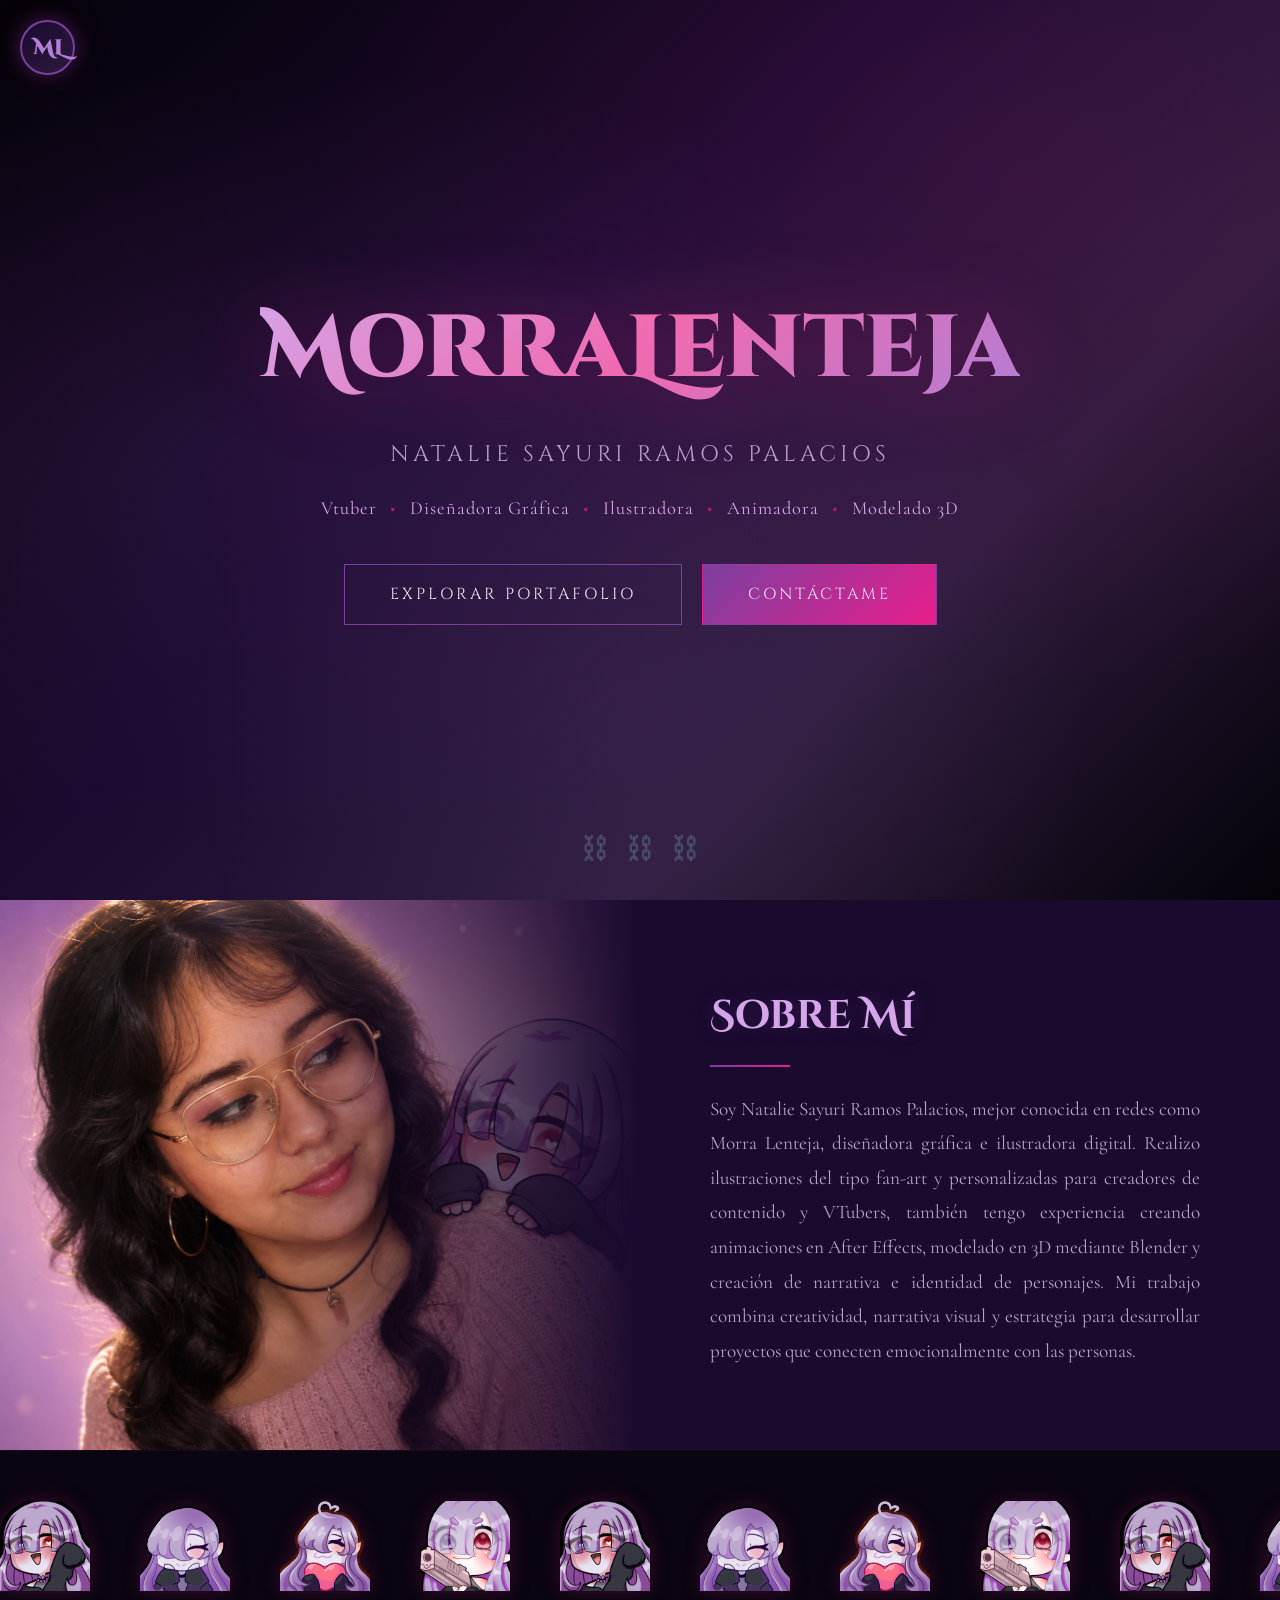
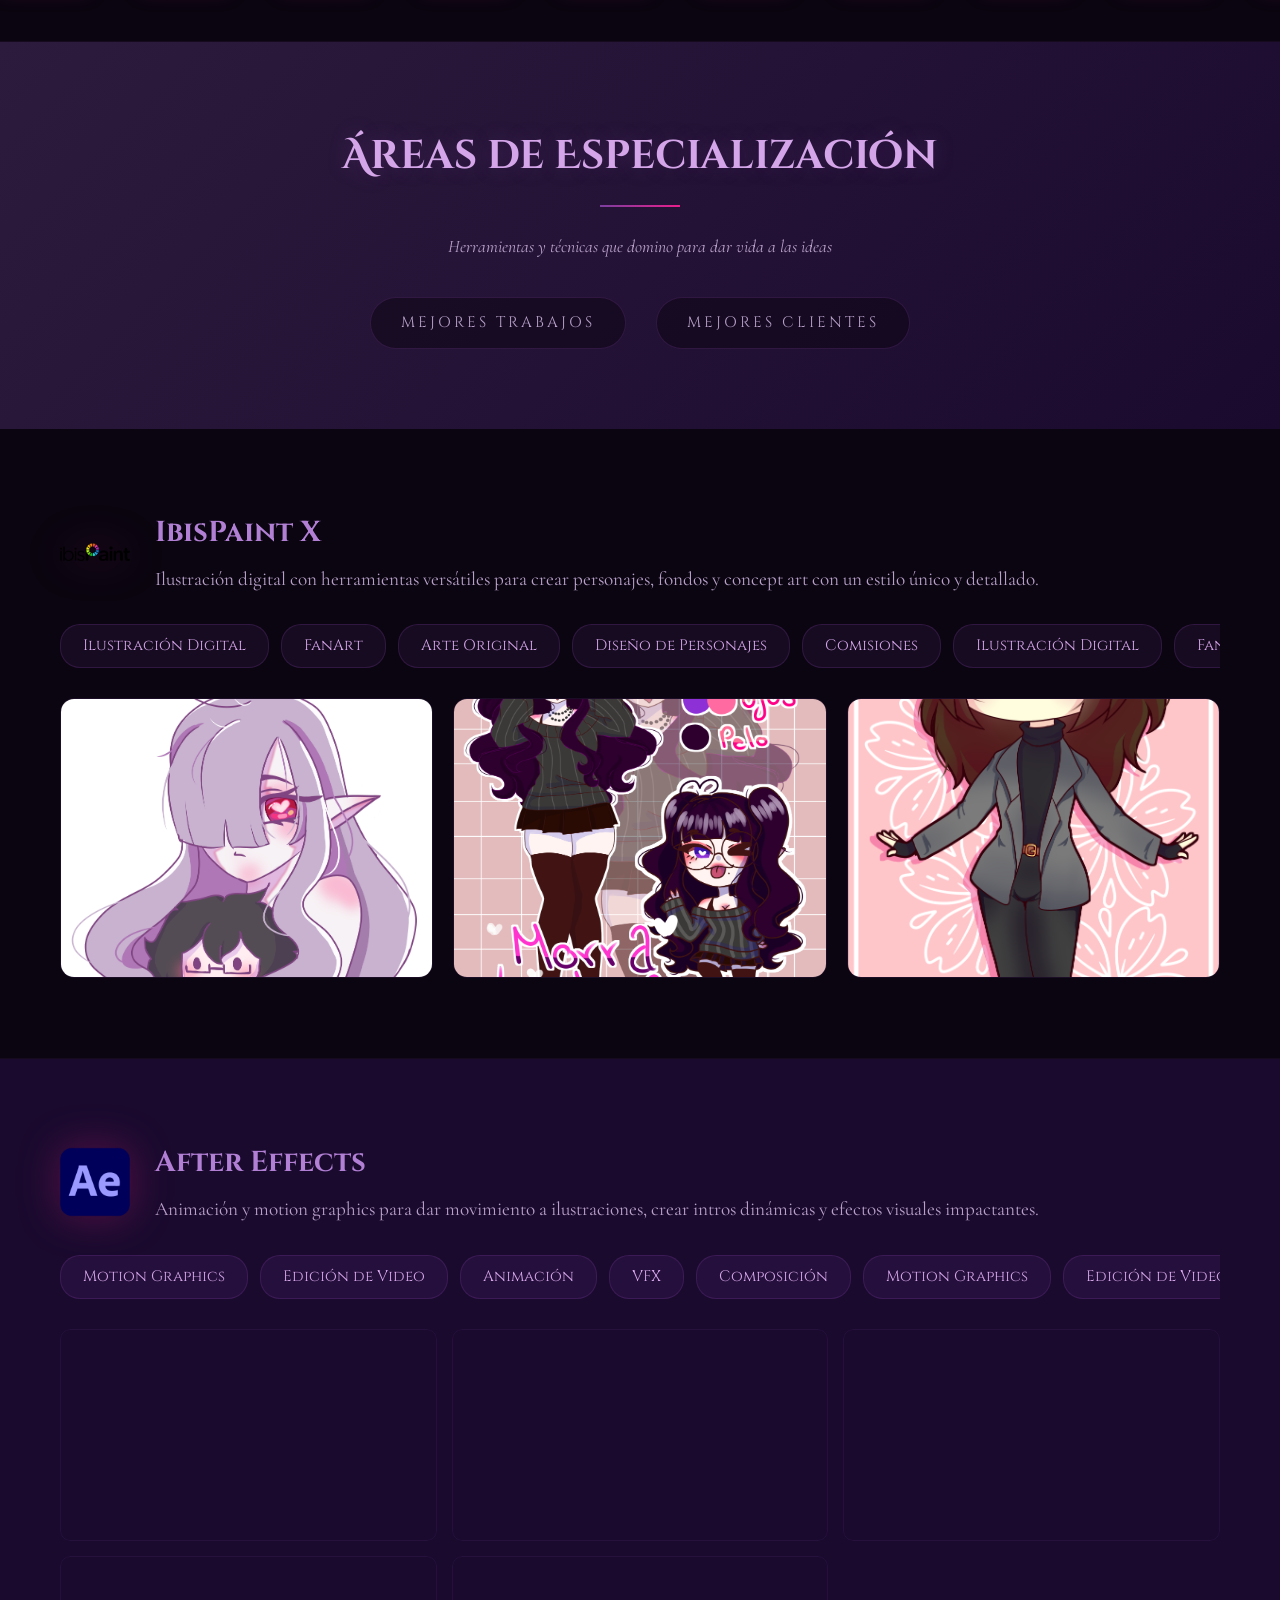
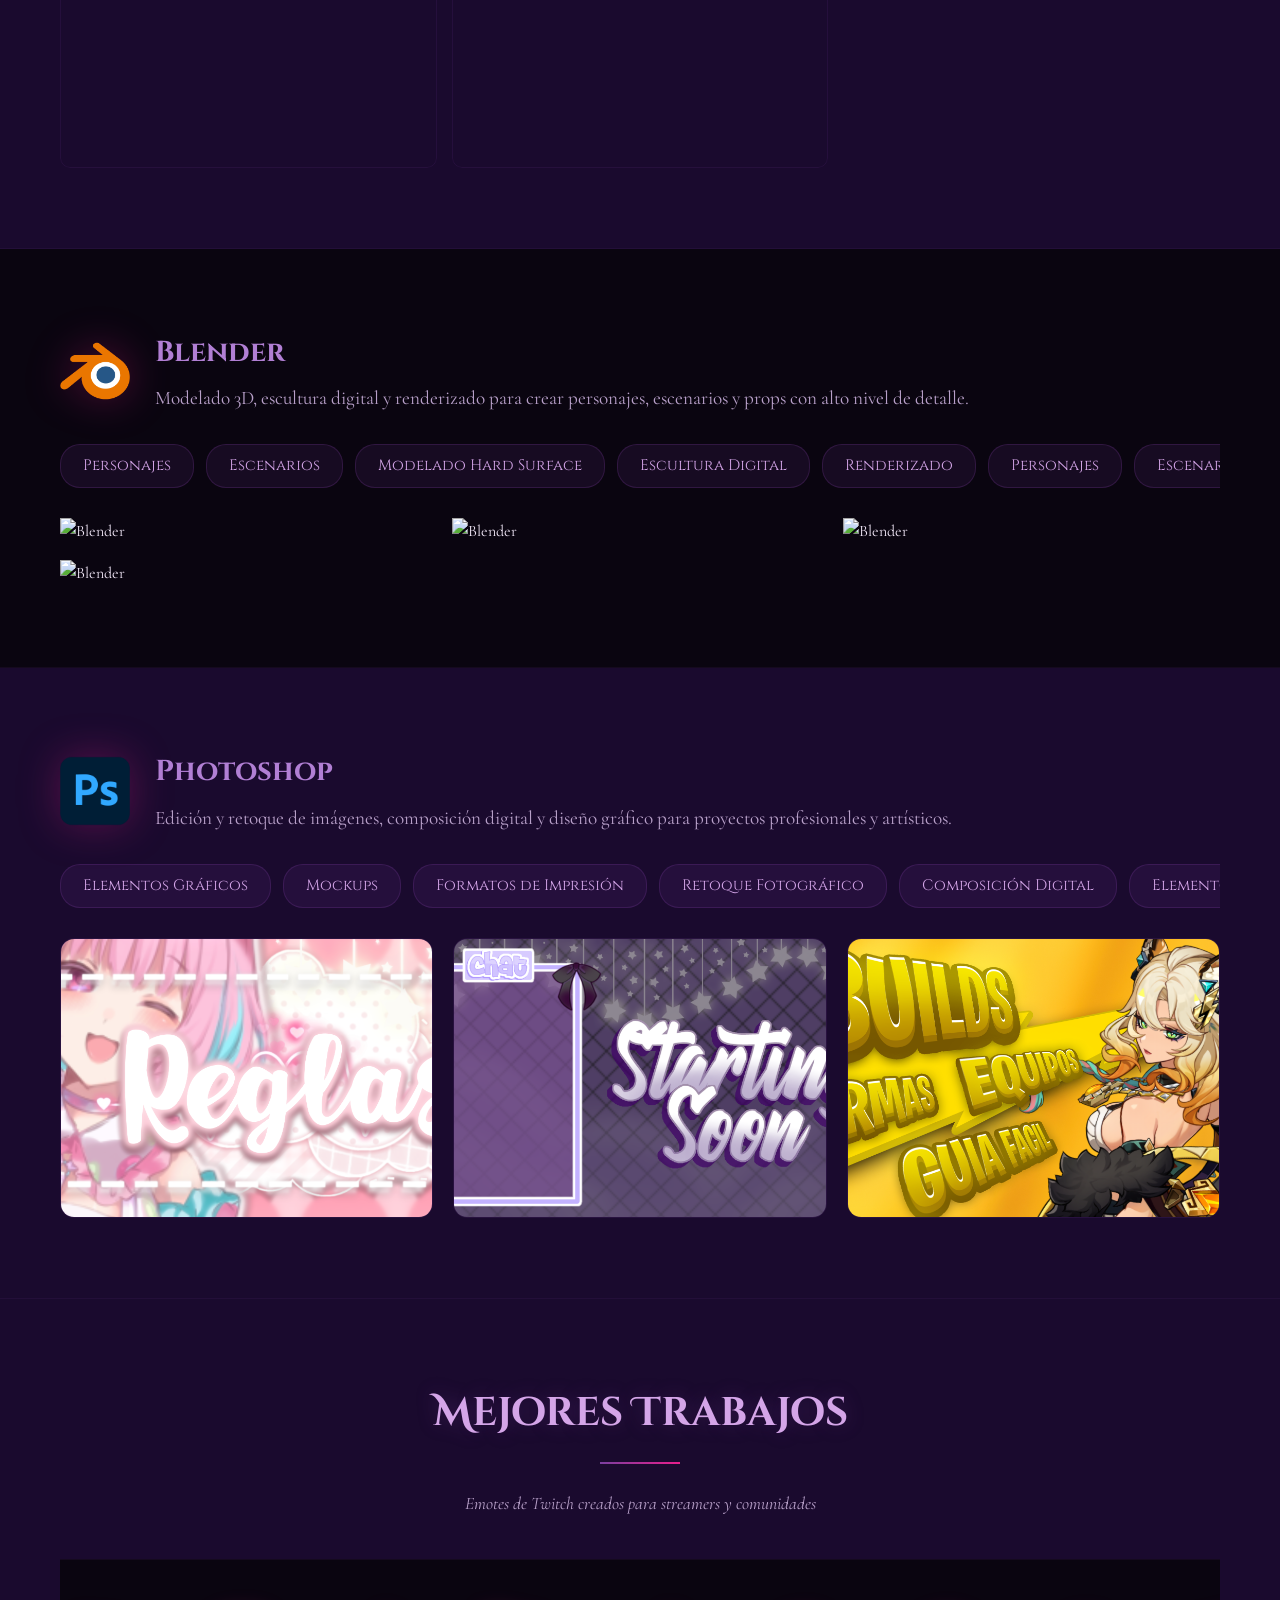
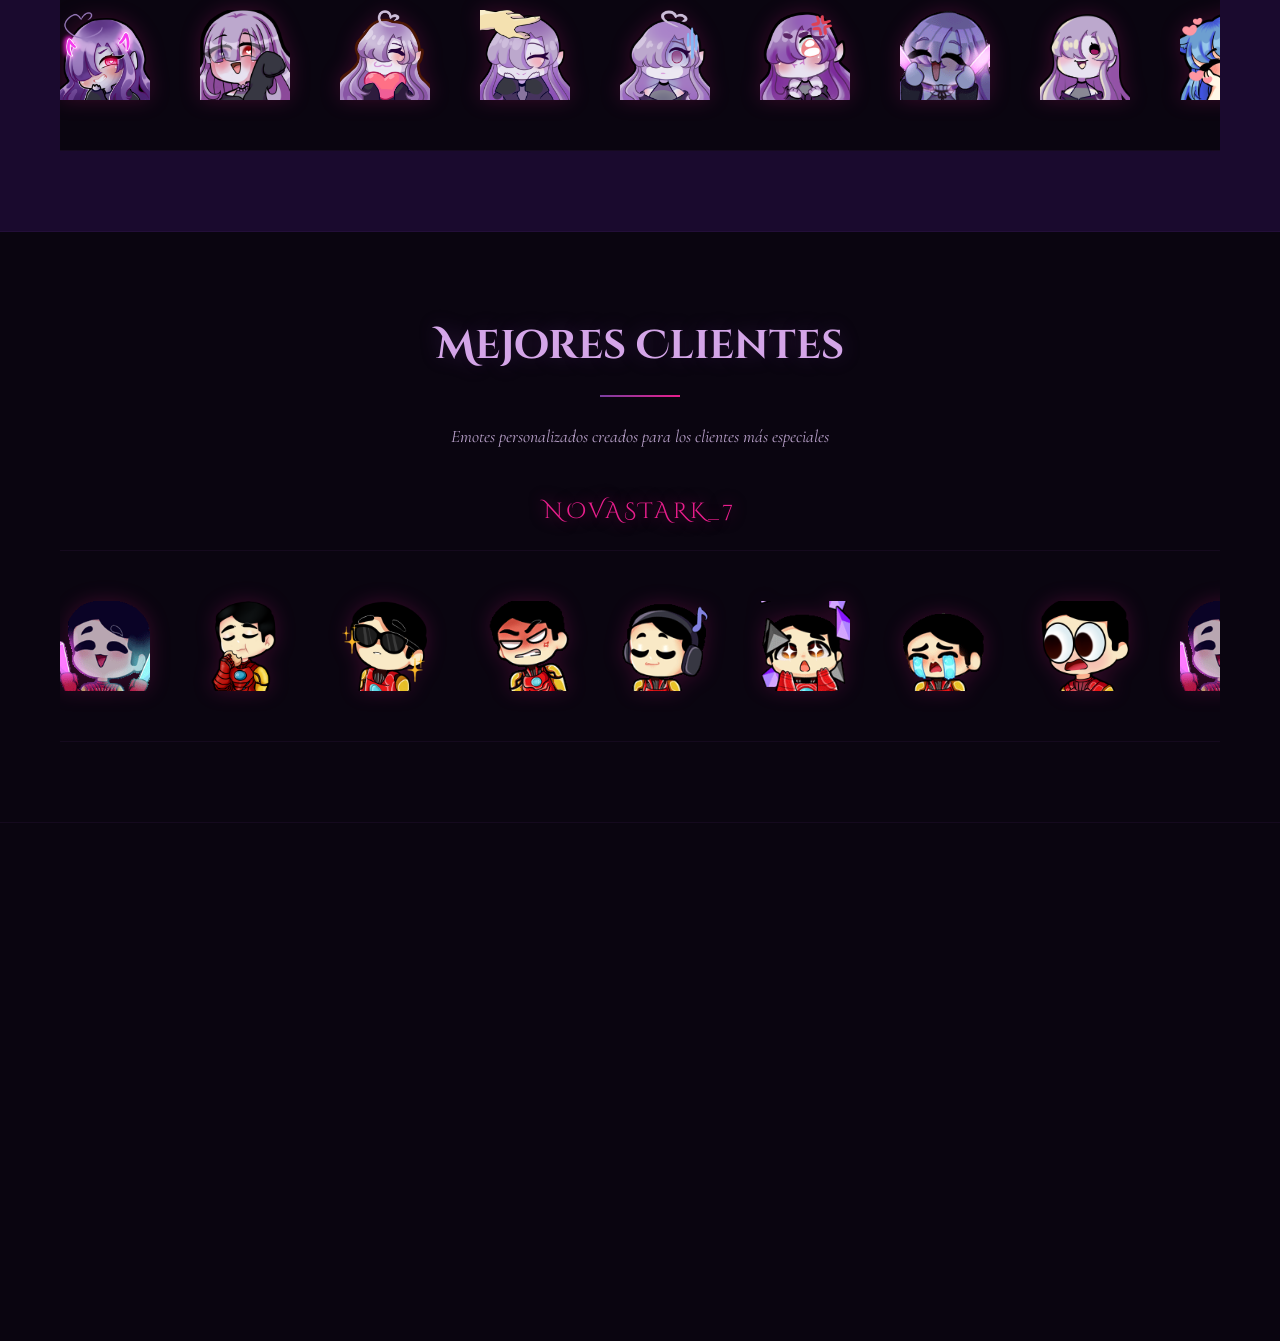
==== index.html @ 949fc020 "Agrega nombre de cliente NovaStark_7 sobre carrusel" ====
<!DOCTYPE html>
<html lang="es">
<head>
  <meta charset="UTF-8">
  <meta name="viewport" content="width=device-width, initial-scale=1.0">
  <title>MorraLenteja | Portfolio</title>
  <link rel="preconnect" href="https://fonts.googleapis.com">
  <link rel="preconnect" href="https://fonts.gstatic.com" crossorigin>
  <link href="https://fonts.googleapis.com/css2?family=Cinzel+Decorative:wght@400;700;900&family=Cinzel:wght@400;600;700&family=Cormorant+Garamond:ital,wght@0,400;0,600;1,400&display=swap" rel="stylesheet">
  <link rel="stylesheet" href="https://cdnjs.cloudflare.com/ajax/libs/font-awesome/6.5.0/css/all.min.css">
  <link rel="stylesheet" href="css/styles.css">
</head>
<body>

  <!-- BAT DECORATIONS -->
  <div class="bat bat-1">
    <svg viewBox="0 0 100 60"><path d="M50,38 Q55,28 65,20 Q60,30 55,36 Q65,28 75,22 Q70,32 65,38 Q75,32 85,30 Q80,38 70,42 Q60,45 50,40 Q40,45 30,42 Q20,38 15,30 Q25,32 35,38 Q30,32 25,22 Q35,28 45,36 Q40,30 35,20 Q45,28 50,38Z" fill="currentColor"/></svg>
  </div>
  <div class="bat bat-2">
    <svg viewBox="0 0 100 60"><path d="M50,38 Q55,28 65,20 Q60,30 55,36 Q65,28 75,22 Q70,32 65,38 Q75,32 85,30 Q80,38 70,42 Q60,45 50,40 Q40,45 30,42 Q20,38 15,30 Q25,32 35,38 Q30,32 25,22 Q35,28 45,36 Q40,30 35,20 Q45,28 50,38Z" fill="currentColor"/></svg>
  </div>
  <div class="bat bat-3">
    <svg viewBox="0 0 100 60"><path d="M50,38 Q55,28 65,20 Q60,30 55,36 Q65,28 75,22 Q70,32 65,38 Q75,32 85,30 Q80,38 70,42 Q60,45 50,40 Q40,45 30,42 Q20,38 15,30 Q25,32 35,38 Q30,32 25,22 Q35,28 45,36 Q40,30 35,20 Q45,28 50,38Z" fill="currentColor"/></svg>
  </div>

  <!-- SPIDER WEBS -->
  <div class="web web-tl"><svg viewBox="0 0 200 200"><path d="M0,0 L200,0 M0,0 L0,200 M0,0 L180,40 M0,0 L140,90 M0,0 L90,140 M0,0 L40,180" stroke="currentColor" stroke-width="1" fill="none" opacity="0.3"/><path d="M40,0 Q30,30 0,40 M90,0 Q70,70 0,90 M140,0 Q110,110 0,140" stroke="currentColor" stroke-width="0.8" fill="none" opacity="0.2"/></svg></div>
  <div class="web web-tr"><svg viewBox="0 0 200 200"><path d="M200,0 L0,0 M200,0 L200,200 M200,0 L20,40 M200,0 L60,90 M200,0 L110,140 M200,0 L160,180" stroke="currentColor" stroke-width="1" fill="none" opacity="0.3"/><path d="M160,0 Q170,30 200,40 M110,0 Q130,70 200,90 M60,0 Q90,110 200,140" stroke="currentColor" stroke-width="0.8" fill="none" opacity="0.2"/></svg></div>

  <!-- NAV -->
  <nav class="navbar">
    <button class="nav-toggle" aria-label="Abrir menú">
      <span class="nav-toggle-text">ML</span>
    </button>
    <ul class="nav-menu">
      <li><a href="#presentacion">Sobre mí</a></li>
      <li><a href="#especializacion">Especialización</a></li>
      <li><a href="#ibispaint">IbisPaint X</a></li>
      <li><a href="#aftereffects">After Effects</a></li>
      <li><a href="#blender">Blender</a></li>
      <li><a href="#photoshop">Photoshop</a></li>
      <li><a href="#mejores-trabajos">Mejores Trabajos</a></li>
      <li><a href="#mejores-clientes">Mejores Clientes</a></li>
      <li><a href="#contacto">Contacto</a></li>
    </ul>
  </nav>

  <!-- HERO -->
  <section id="hero">
    <div class="hero-overlay"></div>
    <div class="hero-content">
      <h1 class="hero-title">MorraLenteja</h1>
      <p class="hero-subtitle">Natalie Sayuri Ramos Palacios</p>
      <p class="hero-tagline">Vtuber <span class="sep">•</span> Diseñadora Gráfica <span class="sep">•</span> Ilustradora <span class="sep">•</span> Animadora <span class="sep">•</span> Modelado 3D</p>
      <div class="hero-buttons">
        <a href="#presentacion" class="btn-gothic">Explorar Portafolio</a>
        <a href="contacto.html" class="btn-gothic btn-gothic-alt">Contáctame</a>
      </div>
    </div>
    <div class="hero-chains">
      <span class="chain-link">⛓️</span>
      <span class="chain-link">⛓️</span>
      <span class="chain-link">⛓️</span>
    </div>
  </section>

  <!-- SOBRE MÍ - FULL BLEED -->
  <section id="presentacion" class="full-bleed-section">
    <div class="full-bleed-image" style="background-image: url('assets/pfp/pfp_logo.png')"></div>
    <div class="full-bleed-content">
      <div class="container">
        <h2 class="section-title">Sobre Mí</h2>
        <div class="title-underline"></div>
        <p>Soy Natalie Sayuri Ramos Palacios, mejor conocida en redes como Morra Lenteja, diseñadora gráfica e ilustradora digital. Realizo ilustraciones del tipo fan-art y personalizadas para creadores de contenido y VTubers, también tengo experiencia creando animaciones en After Effects, modelado en 3D mediante Blender y creación de narrativa e identidad de personajes. Mi trabajo combina creatividad, narrativa visual y estrategia para desarrollar proyectos que conecten emocionalmente con las personas.</p>
      </div>
    </div>
  </section>

  <!-- EMOTES CARRUSEL -->
  <section class="emotes-carousel">
    <div class="emotes-track">
      <img src="assets/emotes/LentejaHi.png" alt="emote">
      <img src="assets/emotes/LentejaPat-sin_mano.png" alt="emote">
      <img src="assets/emotes/LentejaLove_.png" alt="emote">
      <img src="assets/emotes/gun.png" alt="emote">
      <img src="assets/emotes/LentejaHi.png" alt="emote">
      <img src="assets/emotes/LentejaPat-sin_mano.png" alt="emote">
      <img src="assets/emotes/LentejaLove_.png" alt="emote">
      <img src="assets/emotes/gun.png" alt="emote">
      <img src="assets/emotes/LentejaHi.png" alt="emote">
      <img src="assets/emotes/LentejaPat-sin_mano.png" alt="emote">
      <img src="assets/emotes/LentejaLove_.png" alt="emote">
      <img src="assets/emotes/gun.png" alt="emote">
      <img src="assets/emotes/LentejaHi.png" alt="emote">
      <img src="assets/emotes/LentejaPat-sin_mano.png" alt="emote">
      <img src="assets/emotes/LentejaLove_.png" alt="emote">
      <img src="assets/emotes/gun.png" alt="emote">
      <img src="assets/emotes/LentejaHi.png" alt="emote">
      <img src="assets/emotes/LentejaPat-sin_mano.png" alt="emote">
      <img src="assets/emotes/LentejaLove_.png" alt="emote">
      <img src="assets/emotes/gun.png" alt="emote">
    </div>
  </section>

  <!-- ESPECIALIZACIÓN TITLE -->
  <section id="especializacion" class="section-title-block" style="scroll-margin-top: 100px;">
    <div class="container">
      <h2 class="section-title">Áreas de Especialización</h2>
      <div class="title-underline"></div>
      <p class="section-desc">Herramientas y técnicas que domino para dar vida a las ideas</p>
      <nav class="tabs-nav">
        <a href="#mejores-trabajos" class="tab-link">Mejores Trabajos</a>
        <a href="#mejores-clientes" class="tab-link">Mejores Clientes</a>
      </nav>
    </div>
  </section>

  <!-- IBISPAINT X -->
  <section id="ibispaint" class="software">
    <div class="container">
      <div class="software-header">
        <img src="assets/logos/ibispaint.png" alt="IbisPaint X" class="soft-logo">
        <div class="software-info">
          <h2>IbisPaint X</h2>
          <p>Ilustración digital con herramientas versátiles para crear personajes, fondos y concept art con un estilo único y detallado.</p>
        </div>
      </div>
      <div class="skills-carousel">
        <div class="skills-track">
          <span class="skill-tag">Ilustración Digital</span>
          <span class="skill-tag">FanArt</span>
          <span class="skill-tag">Arte Original</span>
          <span class="skill-tag">Diseño de Personajes</span>
          <span class="skill-tag">Comisiones</span>
          <span class="skill-tag">Ilustración Digital</span>
          <span class="skill-tag">FanArt</span>
          <span class="skill-tag">Arte Original</span>
          <span class="skill-tag">Diseño de Personajes</span>
          <span class="skill-tag">Comisiones</span>
        </div>
      </div>
      <div class="folder-grid">
        <div class="folder-item" data-folder="personajes-vtuber">
          <img src="assets/ibispaint/Personajes VTuber/f1.png" alt="Personajes VTuber">
          <span class="folder-name">Personajes VTuber</span>
          <div class="folder-images" hidden>
            <img src="assets/ibispaint/Personajes VTuber/f1.png" alt="Personajes VTuber" data-caption="Diseño de personaje — Creación de identidad visual y personalidad única para VTuber">
            <img src="assets/ibispaint/Personajes VTuber/f2.png" alt="Personajes VTuber" data-caption="Concepto de personaje — Ilustración para definición de identidad y narrativa visual">
          </div>
        </div>
        <div class="folder-item" data-folder="personajes-originales">
          <img src="assets/ibispaint/Personajes Originales/lenti4.png" alt="Personajes Originales">
          <span class="folder-name">Personajes Originales</span>
          <div class="folder-images" hidden>
            <img src="assets/ibispaint/Personajes Originales/lenti4.png" alt="Personajes Originales" data-caption="Diseño de personaje original — Desarrollo de identidad y estilo característico">
            <img src="assets/ibispaint/Personajes Originales/Coneja 2.png" alt="Personajes Originales" data-caption="Personaje temático — Identidad visual inspirada en animales y fantasía">
          </div>
        </div>
        <div class="folder-item" data-folder="ilustraciones">
          <img src="assets/ibispaint/Ilustraciones/ana dibujo.png" alt="Ilustraciones">
          <span class="folder-name">Ilustraciones</span>
          <div class="folder-images" hidden>
            <img src="assets/ibispaint/Ilustraciones/ana dibujo.png" alt="Ilustraciones" data-caption="Ilustración de personaje — Trabajo de identidad visual con enfoque en expresividad">
            <img src="assets/ibispaint/Ilustraciones/Feliz 1.png" alt="Ilustraciones" data-caption="Diseño de personaje — Creación de identidad con estilo kawaii y colorido">
          </div>
        </div>
      </div>
    </div>
  </section>

  <!-- AFTER EFFECTS -->
  <section id="aftereffects" class="software">
    <div class="container">
      <div class="software-header">
        <img src="assets/logos/aftereffects.png" alt="After Effects" class="soft-logo">
        <div class="software-info">
          <h2>After Effects</h2>
          <p>Animación y motion graphics para dar movimiento a ilustraciones, crear intros dinámicas y efectos visuales impactantes.</p>
        </div>
      </div>
      <div class="skills-carousel">
        <div class="skills-track">
          <span class="skill-tag">Motion Graphics</span>
          <span class="skill-tag">Edición de Video</span>
          <span class="skill-tag">Animación</span>
          <span class="skill-tag">VFX</span>
          <span class="skill-tag">Composición</span>
          <span class="skill-tag">Motion Graphics</span>
          <span class="skill-tag">Edición de Video</span>
          <span class="skill-tag">Animación</span>
          <span class="skill-tag">VFX</span>
          <span class="skill-tag">Composición</span>
        </div>
      </div>
      <div class="works-grid">
        <div class="work-item">
          <video src="assets/After Effects/intro_2.mp4" autoplay muted loop playsinline data-caption="Intro con blue screen para canal de YouTube — Motion Graphics"></video>
          <span class="work-tag">Intro de YouTube</span>
        </div>
        <div class="work-item">
          <video src="assets/After Effects/intro_doble_sazon_2.mp4" autoplay muted loop playsinline data-caption="Intro para canal Doble Sazón — Motion Graphics y animación de marca"></video>
          <span class="work-tag">Intro Doble Sazón</span>
        </div>
        <div class="work-item">
          <video src="assets/After Effects/tinder_transition_hb.mov" autoplay muted loop playsinline data-caption="Transición animada para contenido digital — Motion Graphics y VFX"></video>
          <span class="work-tag">Transición</span>
        </div>
        <div class="work-item">
          <video src="assets/After Effects/edit_finished_handbreak.mp4" autoplay muted loop playsinline data-caption="Edición de video — Montaje, postproducción y motion graphics"></video>
          <span class="work-tag">Edición de Video</span>
        </div>
        <div class="work-item">
          <video src="assets/After Effects/Multimedia.mp4" autoplay muted loop playsinline data-caption="Contenido multimedia — Animación y motion graphics para redes"></video>
          <span class="work-tag">Multimedia</span>
        </div>
      </div>
    </div>
  </section>

  <!-- BLENDER -->
  <section id="blender" class="software">
    <div class="container">
      <div class="software-header">
        <img src="assets/logos/blender.png" alt="Blender" class="soft-logo">
        <div class="software-info">
          <h2>Blender</h2>
          <p>Modelado 3D, escultura digital y renderizado para crear personajes, escenarios y props con alto nivel de detalle.</p>
        </div>
      </div>
      <div class="skills-carousel">
        <div class="skills-track">
          <span class="skill-tag">Personajes</span>
          <span class="skill-tag">Escenarios</span>
          <span class="skill-tag">Modelado Hard Surface</span>
          <span class="skill-tag">Escultura Digital</span>
          <span class="skill-tag">Renderizado</span>
          <span class="skill-tag">Personajes</span>
          <span class="skill-tag">Escenarios</span>
          <span class="skill-tag">Modelado Hard Surface</span>
          <span class="skill-tag">Escultura Digital</span>
          <span class="skill-tag">Renderizado</span>
        </div>
      </div>
      <div class="works-grid">
        <img src="assets/blender/1.jpg" alt="Blender">
        <img src="assets/blender/2.jpg" alt="Blender">
        <img src="assets/blender/3.jpg" alt="Blender">
        <img src="assets/blender/4.jpg" alt="Blender">
      </div>
    </div>
  </section>

  <!-- PHOTOSHOP -->
  <section id="photoshop" class="software">
    <div class="container">
      <div class="software-header">
        <img src="assets/logos/photoshop.png" alt="Photoshop" class="soft-logo">
        <div class="software-info">
          <h2>Photoshop</h2>
          <p>Edición y retoque de imágenes, composición digital y diseño gráfico para proyectos profesionales y artísticos.</p>
        </div>
      </div>
      <div class="skills-carousel">
        <div class="skills-track">
          <span class="skill-tag">Elementos Gráficos</span>
          <span class="skill-tag">Mockups</span>
          <span class="skill-tag">Formatos de Impresión</span>
          <span class="skill-tag">Retoque Fotográfico</span>
          <span class="skill-tag">Composición Digital</span>
          <span class="skill-tag">Elementos Gráficos</span>
          <span class="skill-tag">Mockups</span>
          <span class="skill-tag">Formatos de Impresión</span>
          <span class="skill-tag">Retoque Fotográfico</span>
          <span class="skill-tag">Composición Digital</span>
        </div>
      </div>
      <div class="folder-grid">
        <div class="folder-item" data-folder="discord">
          <img src="assets/photoshop/Discord Server/53 sin título_20211112185841.png" alt="Discord Server">
          <span class="folder-name">Discord Server</span>
          <div class="folder-images" hidden>
            <img src="assets/photoshop/Discord Server/5 sin título_20210903013718.png" alt="Discord Server" data-caption="Recurso gráfico para creador de contenido — Diseño de marca personal y assets digitales">
            <img src="assets/photoshop/Discord Server/53 sin título_20211112185841.png" alt="Discord Server" data-caption="Diseño para comunidad de Discord — Emotes y assets personalizados para servidor">
            <img src="assets/photoshop/Discord Server/54 sin título_20211112203652.png" alt="Discord Server" data-caption="Asset para streamer — Creación de paneles y gráficos para canal de Twitch">
            <img src="assets/photoshop/Discord Server/6 sin título_20210903131815.png" alt="Discord Server" data-caption="Pack de assets para Discord — Emotes y material visual para comunidad">
          </div>
        </div>
        <div class="folder-item" data-folder="streams">
          <img src="assets/photoshop/Streams/22 sin título_20220518211738.png" alt="Streams">
          <span class="folder-name">Streams</span>
          <div class="folder-images" hidden>
            <img src="assets/photoshop/Streams/22 sin título_20220518211738.png" alt="Streams" data-caption="Asset gráfico para streamer — Diseño de overlay y elementos visuales para Discord">
            <img src="assets/photoshop/Streams/22 sin título_20220518190135.png" alt="Streams" data-caption="Material para creador de contenido — Recursos visuales para streaming y redes sociales">
          </div>
        </div>
        <div class="folder-item" data-folder="youtube">
          <img src="assets/photoshop/YouTube Videos/MINIATURA XILONEN.png" alt="YouTube Videos">
          <span class="folder-name">YouTube Videos</span>
          <div class="folder-images" hidden>
            <img src="assets/photoshop/YouTube Videos/100_playeras_dijeron.png" alt="YouTube Videos" data-caption="Miniatura para video de YouTube — Thumbnail de video viral">
            <img src="assets/photoshop/YouTube Videos/MINIATURA XILONEN.png" alt="YouTube Videos" data-caption="Miniatura para video de YouTube — Thumbnail con diseño de personaje">
            <img src="assets/photoshop/YouTube Videos/miniatura_fortnite_1.png" alt="YouTube Videos" data-caption="Miniatura para video de YouTube — Thumbnail de gameplay Fortnite">
            <img src="assets/photoshop/YouTube Videos/miniatura_fortnite_2.png" alt="YouTube Videos" data-caption="Miniatura para video de YouTube — Thumbnail de gameplay Fortnite">
            <img src="assets/photoshop/YouTube Videos/tinder_.png" alt="YouTube Videos" data-caption="Miniatura para video de YouTube — Thumbnail temático">
          </div>
        </div>
      </div>
    </div>
  </section>

  <!-- MEJORES TRABAJOS -->
  <section id="mejores-trabajos" class="emotes-section">
    <div class="container">
      <div class="section-title-block" style="background: transparent; padding: 0 0 40px;">
        <h2 class="section-title">Mejores Trabajos</h2>
        <div class="title-underline" style="margin: 15px auto 25px;"></div>
        <p class="section-desc">Emotes de Twitch creados para streamers y comunidades</p>
      </div>
      <div class="emotes-carousel emotes-interactive" data-gallery="mejores-trabajos">
        <div class="emotes-track">
          <img src="assets/Emotes_twitch/Mejores Trabajos/Hehe.png" alt="Emote" data-caption="Emote Hehe — Reacción divertida para streaming">
          <img src="assets/Emotes_twitch/Mejores Trabajos/LentejaHi.png" alt="Emote" data-caption="Emote LentejaHi — Saludo animated para canal de Twitch">
          <img src="assets/Emotes_twitch/Mejores Trabajos/LentejaLove_.png" alt="Emote" data-caption="Emote LentejaLove — Reacción de amor y cariño">
          <img src="assets/Emotes_twitch/Mejores Trabajos/LentejaPat.png" alt="Emote" data-caption="Emote LentejaPat — Emote de pat para consolar">
          <img src="assets/Emotes_twitch/Mejores Trabajos/LentejaWhat_.png" alt="Emote" data-caption="Emote LentejaWhat — Expresión de confusión y sorpresa">
          <img src="assets/Emotes_twitch/Mejores Trabajos/LentejitaAngry1.png" alt="Emote" data-caption="Emote LentejitaAngry — Reacción de enojo para stream">
          <img src="assets/Emotes_twitch/Mejores Trabajos/LentejitaRaid.gif" alt="Emote" data-caption="Emote LentejitaRaid — Animación de raid para Twitch">
          <img src="assets/Emotes_twitch/Mejores Trabajos/OuO.png" alt="Emote" data-caption="Emote OuO — Expresión kawaii de sorpresa">
          <img src="assets/Emotes_twitch/Mejores Trabajos/corazon500.png" alt="Emote" data-caption="Emote Corazón — Reacción de amor para chat">
          <img src="assets/Emotes_twitch/Mejores Trabajos/enojada500.png" alt="Emote" data-caption="Emote Enojada — Reacción de molestia para streaming">
          <img src="assets/Emotes_twitch/Mejores Trabajos/gun.png" alt="Emote" data-caption="Emote Gun — Emote de broma y acción">
          <img src="assets/Emotes_twitch/Mejores Trabajos/party500.png" alt="Emote" data-caption="Emote Party — Celebración y alegría para el chat">
          <img src="assets/Emotes_twitch/Mejores Trabajos/sasoneja_love.png" alt="Emote" data-caption="Emote Sasoneja Love — Colaboración especial Sasoneja">
          <!-- duplicate for seamless loop -->
          <img src="assets/Emotes_twitch/Mejores Trabajos/Hehe.png" alt="Emote" data-caption="Emote Hehe — Reacción divertida para streaming">
          <img src="assets/Emotes_twitch/Mejores Trabajos/LentejaHi.png" alt="Emote" data-caption="Emote LentejaHi — Saludo animated para canal de Twitch">
          <img src="assets/Emotes_twitch/Mejores Trabajos/LentejaLove_.png" alt="Emote" data-caption="Emote LentejaLove — Reacción de amor y cariño">
          <img src="assets/Emotes_twitch/Mejores Trabajos/LentejaPat.png" alt="Emote" data-caption="Emote LentejaPat — Emote de pat para consolar">
          <img src="assets/Emotes_twitch/Mejores Trabajos/LentejaWhat_.png" alt="Emote" data-caption="Emote LentejaWhat — Expresión de confusión y sorpresa">
          <img src="assets/Emotes_twitch/Mejores Trabajos/LentejitaAngry1.png" alt="Emote" data-caption="Emote LentejitaAngry — Reacción de enojo para stream">
          <img src="assets/Emotes_twitch/Mejores Trabajos/LentejitaRaid.gif" alt="Emote" data-caption="Emote LentejitaRaid — Animación de raid para Twitch">
          <img src="assets/Emotes_twitch/Mejores Trabajos/OuO.png" alt="Emote" data-caption="Emote OuO — Expresión kawaii de sorpresa">
          <img src="assets/Emotes_twitch/Mejores Trabajos/corazon500.png" alt="Emote" data-caption="Emote Corazón — Reacción de amor para chat">
          <img src="assets/Emotes_twitch/Mejores Trabajos/enojada500.png" alt="Emote" data-caption="Emote Enojada — Reacción de molestia para streaming">
          <img src="assets/Emotes_twitch/Mejores Trabajos/gun.png" alt="Emote" data-caption="Emote Gun — Emote de broma y acción">
          <img src="assets/Emotes_twitch/Mejores Trabajos/party500.png" alt="Emote" data-caption="Emote Party — Celebración y alegría para el chat">
          <img src="assets/Emotes_twitch/Mejores Trabajos/sasoneja_love.png" alt="Emote" data-caption="Emote Sasoneja Love — Colaboración especial Sasoneja">
        </div>
      </div>
    </div>
  </section>

  <!-- MEJORES CLIENTES -->
  <section id="mejores-clientes" class="emotes-section">
    <div class="container">
      <div class="section-title-block" style="background: transparent; padding: 0 0 40px;">
        <h2 class="section-title">Mejores Clientes</h2>
        <div class="title-underline" style="margin: 15px auto 25px;"></div>
        <p class="section-desc">Emotes personalizados creados para los clientes más especiales</p>
      </div>
      <div class="client-label">NovaStark_7</div>
      <div class="emotes-carousel emotes-interactive" data-gallery="mejores-clientes">
        <div class="emotes-track">
          <img src="assets/Emotes_twitch/Mejores Clientes/Baritas-de-Luz.gif" alt="Emote" data-caption="Emote Baritas de Luz — Animación brillante para streaming">
          <img src="assets/Emotes_twitch/Mejores Clientes/Comiendo.png" alt="Emote" data-caption="Emote Comiendo — Reacción de comida para chat">
          <img src="assets/Emotes_twitch/Mejores Clientes/Cool.png" alt="Emote" data-caption="Emote Cool — Actitud fresca para el canal">
          <img src="assets/Emotes_twitch/Mejores Clientes/Molesto.gif" alt="Emote" data-caption="Emote Molesto — Animación de molestia para Twitch">
          <img src="assets/Emotes_twitch/Mejores Clientes/Musica.gif" alt="Emote" data-caption="Emote Música — Animación musical para streaming">
          <img src="assets/Emotes_twitch/Mejores Clientes/Nova-Bits.gif" alt="Emote" data-caption="Emote Nova Bits — Animación de bits y recompensa">
          <img src="assets/Emotes_twitch/Mejores Clientes/Triste.gif" alt="Emote" data-caption="Emote Triste — Animación de tristeza para el chat">
          <img src="assets/Emotes_twitch/Mejores Clientes/WTF.png" alt="Emote" data-caption="Emote WTF — Reacción de incredulidad y sorpresa">
          <!-- duplicate for seamless loop -->
          <img src="assets/Emotes_twitch/Mejores Clientes/Baritas-de-Luz.gif" alt="Emote" data-caption="Emote Baritas de Luz — Animación brillante para streaming">
          <img src="assets/Emotes_twitch/Mejores Clientes/Comiendo.png" alt="Emote" data-caption="Emote Comiendo — Reacción de comida para chat">
          <img src="assets/Emotes_twitch/Mejores Clientes/Cool.png" alt="Emote" data-caption="Emote Cool — Actitud fresca para el canal">
          <img src="assets/Emotes_twitch/Mejores Clientes/Molesto.gif" alt="Emote" data-caption="Emote Molesto — Animación de molestia para Twitch">
          <img src="assets/Emotes_twitch/Mejores Clientes/Musica.gif" alt="Emote" data-caption="Emote Música — Animación musical para streaming">
          <img src="assets/Emotes_twitch/Mejores Clientes/Nova-Bits.gif" alt="Emote" data-caption="Emote Nova Bits — Animación de bits y recompensa">
          <img src="assets/Emotes_twitch/Mejores Clientes/Triste.gif" alt="Emote" data-caption="Emote Triste — Animación de tristeza para el chat">
          <img src="assets/Emotes_twitch/Mejores Clientes/WTF.png" alt="Emote" data-caption="Emote WTF — Reacción de incredulidad y sorpresa">
        </div>
      </div>
    </div>
  </section>

  <!-- FOOTER -->
  <footer id="contacto">
    <div class="container">
      <div class="footer-bats">
        <span>🦇</span>
        <span>🦇</span>
        <span>🦇</span>
      </div>
      <h2>Contacto</h2>
      <div class="title-underline"></div>
      <p class="footer-email"><i class="fas fa-envelope"></i> <a href="mailto:morra.lenteja@gmail.com">morra.lenteja@gmail.com</a></p>
      <div class="footer-socials">
        <a href="https://x.com/morralenteja" target="_blank" rel="noopener noreferrer" aria-label="Twitter"><i class="fab fa-twitter"></i></a>
        <a href="https://www.instagram.com/morra_lenteja" target="_blank" rel="noopener noreferrer" aria-label="Instagram"><i class="fab fa-instagram"></i></a>
        <a href="https://youtube.com/@morra_lenteja" target="_blank" rel="noopener noreferrer" aria-label="YouTube"><i class="fab fa-youtube"></i></a>
        <a href="https://www.tiktok.com/@morra_lenteja" target="_blank" rel="noopener noreferrer" aria-label="TikTok"><i class="fab fa-tiktok"></i></a>
      </div>
      <p class="footer-copy">© 2025 MorraLenteja — Hecho con 🦇 y mucho café</p>
    </div>
  </footer>

  <script src="js/script.js"></script>
</body>
</html>
---- css/styles.css ----
/* ===== CSS VARIABLES ===== */
:root {
  --purple-dark: #1a0a2e;
  --purple-deep: #2d1b3d;
  --purple-mid: #4a2c5e;
  --purple: #7b3fa0;
  --purple-light: #b17fd4;
  --purple-lavender: #d4a5e8;
  --pink: #e91e8c;
  --pink-light: #f06ab0;
  --pink-glow: #ff2d9e;
  --dark: #0a0510;
  --darker: #050208;
  --text-light: #f0e6f6;
  --text-muted: #b8a0c9;
  --text-dark: #1a0a2e;
  --gold: #c9a84c;
  --border-glow: rgba(233, 30, 140, 0.3);
  --shadow-purple: rgba(123, 63, 160, 0.4);
  --font-heading: 'Cinzel Decorative', serif;
  --font-subheading: 'Cinzel', serif;
  --font-body: 'Cormorant Garamond', serif;
}

/* ===== RESET & BASE ===== */
* { margin: 0; padding: 0; box-sizing: border-box; }

html { scroll-behavior: smooth; }

body {
  font-family: var(--font-body);
  background: var(--dark);
  color: var(--text-light);
  overflow-x: hidden;
  line-height: 1.7;
}

::selection { background: var(--pink); color: var(--dark); }

img { max-width: 100%; display: block; }

a { text-decoration: none; color: inherit; }

.container {
  max-width: 1200px;
  margin: 0 auto;
  padding: 0 20px;
}

/* ===== SCROLLBAR ===== */
::-webkit-scrollbar { width: 8px; }
::-webkit-scrollbar-track { background: var(--dark); }
::-webkit-scrollbar-thumb { background: var(--purple-mid); border-radius: 4px; }
::-webkit-scrollbar-thumb:hover { background: var(--purple); }

/* ===== BAT DECORATIONS ===== */
.bat {
  position: fixed;
  color: var(--purple-mid);
  opacity: 0.15;
  pointer-events: none;
  z-index: 0;
  animation: floatBat 6s ease-in-out infinite;
}
.bat svg { width: 60px; height: 40px; }
.bat-1 { top: 15%; left: 5%; animation-delay: 0s; }
.bat-2 { top: 45%; right: 3%; animation-delay: 2s; }
.bat-3 { bottom: 20%; left: 8%; animation-delay: 4s; }

@keyframes floatBat {
  0%, 100% { transform: translateY(0) rotate(0deg); }
  25% { transform: translateY(-15px) rotate(-3deg); }
  50% { transform: translateY(-5px) rotate(2deg); }
  75% { transform: translateY(-20px) rotate(-1deg); }
}

/* ===== SPIDER WEBS ===== */
.web {
  position: fixed;
  color: var(--purple-mid);
  pointer-events: none;
  z-index: 0;
  opacity: 0.2;
}
.web svg { width: 150px; height: 150px; }
.web-tl { top: 0; left: 0; }
.web-tr { top: 0; right: 0; }
.web-tr svg { transform: scaleX(-1); }

/* ===== NAVBAR ===== */
.navbar {
  position: fixed;
  top: 20px;
  left: 20px;
  z-index: 1000;
  display: flex;
  align-items: center;
  gap: 12px;
}

.nav-toggle {
  width: 55px;
  height: 55px;
  border-radius: 50%;
  background: linear-gradient(135deg, var(--purple-dark), var(--purple-deep));
  border: 2px solid var(--purple);
  color: var(--purple-light);
  font-family: var(--font-heading);
  font-size: 1.3rem;
  font-weight: 900;
  cursor: pointer;
  display: flex;
  align-items: center;
  justify-content: center;
  transition: all 0.3s ease;
  position: relative;
  z-index: 2;
  box-shadow: 0 0 20px var(--shadow-purple), 0 0 40px rgba(233, 30, 140, 0.1);
  flex-shrink: 0;
}

.nav-toggle:hover {
  border-color: var(--pink);
  box-shadow: 0 0 30px var(--border-glow), 0 0 60px rgba(233, 30, 140, 0.2);
  transform: scale(1.05);
}

.nav-toggle.open {
  border-color: var(--pink);
  box-shadow: 0 0 30px var(--border-glow);
}

.nav-menu {
  list-style: none;
  display: flex;
  gap: 2px;
  padding: 0;
  margin: 0;
  background: rgba(10, 5, 16, 0.88);
  backdrop-filter: blur(16px);
  -webkit-backdrop-filter: blur(16px);
  border: 1px solid rgba(123, 63, 160, 0.2);
  border-radius: 9999px;
  height: 48px;
  align-items: center;
  overflow: hidden;
  max-width: 0;
  opacity: 0;
  transition: max-width 0.5s ease, opacity 0.4s ease, padding 0.5s ease;
  white-space: nowrap;
}

.nav-menu.open {
  max-width: 800px;
  opacity: 1;
  padding: 0 8px;
}

.nav-menu li {
  display: inline-block;
}

.nav-menu a {
  font-family: var(--font-subheading);
  font-size: 0.8rem;
  color: var(--text-muted);
  text-transform: uppercase;
  letter-spacing: 1.5px;
  padding: 0 12px;
  transition: color 0.3s ease;
  white-space: nowrap;
  line-height: 48px;
  display: block;
  position: relative;
}

.nav-menu a:hover {
  color: var(--purple-lavender);
  text-shadow: 0 0 15px var(--shadow-purple);
}

/* ===== HERO ===== */
#hero {
  min-height: 100vh;
  display: flex;
  justify-content: center;
  align-items: center;
  text-align: center;
  position: relative;
  background: linear-gradient(135deg, var(--darker) 0%, var(--purple-dark) 40%, var(--purple-deep) 70%, var(--darker) 100%);
  overflow: hidden;
}

.hero-overlay {
  position: absolute;
  inset: 0;
  background:
    radial-gradient(ellipse at 20% 50%, rgba(123, 63, 160, 0.15) 0%, transparent 60%),
    radial-gradient(ellipse at 80% 20%, rgba(233, 30, 140, 0.1) 0%, transparent 50%),
    radial-gradient(ellipse at 50% 80%, rgba(180, 130, 210, 0.08) 0%, transparent 50%);
  pointer-events: none;
}

.hero-content {
  position: relative;
  z-index: 2;
}

.hero-title {
  font-family: var(--font-heading);
  font-size: 5.5rem;
  font-weight: 900;
  background: linear-gradient(135deg, var(--purple-lavender), var(--pink-light), var(--purple-light));
  -webkit-background-clip: text;
  -webkit-text-fill-color: transparent;
  background-clip: text;
  text-shadow: none;
  filter: drop-shadow(0 0 40px rgba(233, 30, 140, 0.3));
  margin-bottom: 10px;
  animation: titleGlow 3s ease-in-out infinite alternate;
}

@keyframes titleGlow {
  0% { filter: drop-shadow(0 0 30px rgba(123, 63, 160, 0.3)); }
  100% { filter: drop-shadow(0 0 60px rgba(233, 30, 140, 0.5)); }
}

.hero-subtitle {
  font-family: var(--font-subheading);
  font-size: 1.4rem;
  color: var(--text-muted);
  letter-spacing: 4px;
  text-transform: uppercase;
  margin-bottom: 20px;
  font-weight: 400;
}

.hero-tagline {
  font-family: var(--font-body);
  font-size: 1.15rem;
  color: var(--purple-lavender);
  margin-bottom: 40px;
  letter-spacing: 1px;
}
.hero-tagline .sep {
  color: var(--pink);
  margin: 0 8px;
  opacity: 0.7;
}

.btn-gothic {
  display: inline-block;
  padding: 16px 45px;
  font-family: var(--font-subheading);
  font-size: 1rem;
  text-transform: uppercase;
  letter-spacing: 3px;
  color: var(--text-light);
  background: transparent;
  border: 1.5px solid var(--purple);
  position: relative;
  transition: all 0.4s ease;
  cursor: pointer;
  overflow: hidden;
}
.btn-gothic::before {
  content: '';
  position: absolute;
  inset: 0;
  background: linear-gradient(135deg, var(--purple), var(--pink));
  opacity: 0;
  transition: opacity 0.4s ease;
  z-index: -1;
}
.btn-gothic:hover {
  border-color: var(--pink);
  box-shadow: 0 0 30px var(--border-glow), inset 0 0 30px rgba(233, 30, 140, 0.1);
  transform: translateY(-2px);
}
.btn-gothic:hover::before { opacity: 1; }

.hero-buttons {
  display: flex;
  gap: 20px;
  justify-content: center;
  flex-wrap: wrap;
}

.btn-gothic-alt {
  background: linear-gradient(135deg, var(--purple), var(--pink));
  border-color: transparent;
}
.btn-gothic-alt:hover {
  background: transparent;
  border-color: var(--pink);
}
.btn-gothic-alt::before {
  opacity: 0;
}
.btn-gothic-alt:hover::before {
  opacity: 0;
}

.hero-chains {
  position: absolute;
  bottom: 30px;
  left: 50%;
  transform: translateX(-50%);
  display: flex;
  gap: 15px;
  font-size: 1.5rem;
  opacity: 0.3;
  animation: chainSway 3s ease-in-out infinite;
}

@keyframes chainSway {
  0%, 100% { transform: translateX(-50%) rotate(0deg); }
  50% { transform: translateX(-50%) rotate(3deg); }
}

/* ===== EMOTES CARRUSEL ===== */
.emotes-carousel {
  overflow: hidden;
  padding: 50px 0;
  background: var(--dark);
  border-top: 1px solid rgba(123, 63, 160, 0.1);
  border-bottom: 1px solid rgba(123, 63, 160, 0.1);
}

.emotes-track {
  display: flex;
  gap: 50px;
  flex-wrap: nowrap;
  animation: scrollEmotes 45s linear infinite;
}

.emotes-track img {
  height: 90px;
  width: auto;
  object-fit: contain;
  flex-shrink: 0;
  transition: transform 0.3s ease;
  filter: drop-shadow(0 0 10px rgba(233, 30, 140, 0.2));
}

.emotes-track img:hover {
  transform: scale(1.15);
  filter: drop-shadow(0 0 20px rgba(233, 30, 140, 0.5));
}

@keyframes scrollEmotes {
  0% { transform: translateX(0); }
  100% { transform: translateX(-25%); }
}

/* ===== INTERACTIVE EMOTE CAROUSEL ===== */
.emotes-interactive .emotes-track {
  cursor: pointer;
}

.emotes-interactive .emotes-track img {
  cursor: pointer;
  transition: transform 0.3s ease, filter 0.3s ease;
}

.emotes-interactive .emotes-track img:hover {
  transform: scale(1.3);
  filter: drop-shadow(0 0 30px rgba(233, 30, 140, 0.7));
  z-index: 2;
}

/* ===== CLIENT LABEL ===== */
.client-label {
  text-align: center;
  font-family: var(--font-heading);
  font-size: 1.4rem;
  color: var(--pink);
  text-shadow: 0 0 15px rgba(233, 30, 140, 0.5);
  margin-bottom: 20px;
  letter-spacing: 3px;
  text-transform: uppercase;
}

/* ===== SECTION DIVIDER ===== */
.section-divider {
  position: relative;
  padding: 100px 0;
  background: var(--purple-dark);
}
.section-divider::before {
  content: '';
  position: absolute;
  top: 0;
  left: 0;
  right: 0;
  height: 3px;
  background: linear-gradient(90deg, transparent, var(--purple), var(--pink), var(--purple), transparent);
}

/* ===== ABOUT SECTION (FULL-BLEED) ===== */
.full-bleed-section {
  display: flex;
  min-height: 550px;
  background: var(--purple-dark);
  overflow: hidden;
}

.full-bleed-image {
  width: 50vw;
  flex-shrink: 0;
  background-size: cover;
  background-position: 40% center;
  background-repeat: no-repeat;
  position: relative;
}
.full-bleed-image::after {
  content: '';
  position: absolute;
  inset: 0;
  background: linear-gradient(90deg, transparent 35%, var(--purple-dark) 100%);
  pointer-events: none;
}

.full-bleed-content {
  flex: 1;
  display: flex;
  align-items: center;
  padding: 60px 60px 60px 50px;
}
.full-bleed-content .section-title {
  font-family: var(--font-heading);
  font-size: 2.5rem;
  color: var(--purple-lavender);
  text-shadow: 0 0 20px rgba(123, 63, 160, 0.3);
}
.full-bleed-content p {
  font-size: 1.2rem;
  color: var(--text-muted);
  line-height: 1.8;
  text-align: justify;
}

/* ===== SECTION TITLES ===== */
.section-title {
  font-family: var(--font-heading);
  font-size: 2.5rem;
  color: var(--purple-lavender);
  text-shadow: 0 0 20px rgba(123, 63, 160, 0.3);
}

.title-underline {
  width: 80px;
  height: 2px;
  background: linear-gradient(90deg, var(--purple), var(--pink));
  margin: 15px 0 25px;
}

.section-title-block {
  padding: 80px 0;
  text-align: center;
  background: linear-gradient(135deg, var(--purple-deep), var(--purple-dark));
  position: relative;
}
.section-title-block .title-underline {
  margin: 15px auto 25px;
}
.section-desc {
  font-size: 1.1rem;
  color: var(--text-muted);
  font-style: italic;
}

.tabs-nav {
  display: flex;
  justify-content: center;
  gap: 30px;
  margin-top: 35px;
  flex-wrap: wrap;
}

.tab-link {
  font-family: var(--font-subheading);
  font-size: 0.95rem;
  color: var(--text-muted);
  text-transform: uppercase;
  letter-spacing: 3px;
  padding: 12px 30px;
  border: 1px solid rgba(123, 63, 160, 0.25);
  border-radius: 30px;
  background: rgba(10, 5, 16, 0.5);
  transition: all 0.3s ease;
  cursor: pointer;
}

.tab-link:hover {
  border-color: var(--purple);
  color: var(--purple-lavender);
  box-shadow: 0 0 25px var(--shadow-purple);
  transform: translateY(-2px);
  background: rgba(123, 63, 160, 0.1);
}

.emotes-section {
  padding: 80px 0;
  background: var(--purple-dark);
  border-bottom: 1px solid rgba(123, 63, 160, 0.1);
}

.emotes-section:nth-child(even) {
  background: var(--dark);
}

.emotes-section .folder-grid {
  grid-template-columns: 1fr;
  max-width: 500px;
  margin: 0 auto;
}

/* ===== SOFTWARE SECTIONS ===== */
.software {
  padding: 80px 0;
  background: var(--dark);
  border-bottom: 1px solid rgba(123, 63, 160, 0.1);
}
.software:nth-child(even) { background: var(--purple-dark); }
.software:last-of-type { border-bottom: none; }

.soft-logo {
  width: 70px;
  height: 70px;
  object-fit: contain;
  filter: drop-shadow(0 0 20px rgba(233, 30, 140, 0.3));
  transition: filter 0.4s ease, transform 0.4s ease;
  flex-shrink: 0;
}
.soft-logo:hover {
  filter: drop-shadow(0 0 40px rgba(233, 30, 140, 0.6));
  transform: scale(1.05);
}

.software-header {
  display: flex;
  align-items: center;
  gap: 25px;
  margin-bottom: 30px;
}

.software-info h2 {
  font-family: var(--font-subheading);
  font-size: 1.8rem;
  color: var(--purple-light);
  margin-bottom: 6px;
}
.software-info p {
  font-size: 1.2rem;
  color: var(--text-muted);
  line-height: 1.6;
  margin: 0;
}

/* ===== SKILLS CAROUSEL ===== */
.skills-carousel {
  overflow: hidden;
  margin-bottom: 30px;
}

.skills-track {
  display: flex;
  gap: 12px;
  flex-wrap: nowrap;
  width: fit-content;
  animation: scrollSkills 35s linear infinite;
}

.skill-tag {
  font-family: var(--font-subheading);
  font-size: 0.95rem;
  color: var(--purple-lavender);
  background: rgba(123, 63, 160, 0.12);
  border: 1px solid rgba(123, 63, 160, 0.25);
  border-radius: 20px;
  padding: 8px 22px;
  white-space: nowrap;
  transition: all 0.3s ease;
  cursor: default;
  flex-shrink: 0;
  user-select: none;
}
.skill-tag:hover {
  background: var(--purple);
  color: var(--text-light);
  border-color: var(--pink);
  box-shadow: 0 0 20px var(--border-glow);
  transform: translateY(-2px);
}

@keyframes scrollSkills {
  0% { transform: translateX(0); }
  100% { transform: translateX(-50%); }
}

/* ===== WORKS GRID ===== */
.works-grid {
  display: grid;
  grid-template-columns: repeat(3, 1fr);
  gap: 15px;
}

.work-item {
  position: relative;
  border-radius: 10px;
  overflow: hidden;
  cursor: pointer;
}

.work-item img {
  width: 100%;
  aspect-ratio: 1;
  object-fit: cover;
  border-radius: 10px;
  border: 1px solid rgba(123, 63, 160, 0.12);
  transition: all 0.4s ease;
  display: block;
}

.work-item video {
  width: 100%;
  aspect-ratio: 16 / 9;
  object-fit: cover;
  border-radius: 10px;
  border: 1px solid rgba(123, 63, 160, 0.12);
  transition: all 0.4s ease;
  display: block;
}

.work-item:hover img,
.work-item:hover video {
  transform: scale(1.03);
  border-color: var(--purple);
  box-shadow: 0 0 25px var(--shadow-purple);
}

.work-tag {
  position: absolute;
  inset: 0;
  display: flex;
  align-items: center;
  justify-content: center;
  font-family: var(--font-subheading);
  font-size: 0.95rem;
  letter-spacing: 2px;
  text-transform: uppercase;
  color: var(--text-light);
  background: rgba(10, 5, 16, 0.75);
  backdrop-filter: blur(2px);
  opacity: 0;
  transition: opacity 0.3s ease;
  border-radius: 10px;
  pointer-events: none;
}

.work-item:hover .work-tag {
  opacity: 1;
}


/* ===== FOLDER GRID (PHOTOSHOP) ===== */
.folder-grid {
  display: grid;
  grid-template-columns: repeat(3, 1fr);
  gap: 20px;
}

.folder-item {
  position: relative;
  border-radius: 14px;
  overflow: hidden;
  cursor: pointer;
  border: 1px solid rgba(123, 63, 160, 0.15);
  transition: all 0.4s ease;
  aspect-ratio: 4 / 3;
}

.folder-item img {
  width: 100%;
  height: 100%;
  object-fit: cover;
  display: block;
  transition: transform 0.4s ease;
}

.folder-item:hover {
  border-color: var(--purple);
  box-shadow: 0 0 30px var(--shadow-purple);
}

.folder-item:hover img {
  transform: scale(1.05);
}

.folder-name {
  position: absolute;
  inset: 0;
  display: flex;
  flex-direction: column;
  align-items: center;
  justify-content: center;
  gap: 8px;
  font-family: var(--font-subheading);
  font-size: 1.1rem;
  letter-spacing: 2px;
  text-transform: uppercase;
  color: var(--text-light);
  background: rgba(10, 5, 16, 0.75);
  backdrop-filter: blur(3px);
  opacity: 0;
  transition: opacity 0.3s ease;
}

.folder-name::before {
  content: '\f07b';
  font-family: 'Font Awesome 6 Free';
  font-weight: 900;
  font-size: 1.6rem;
  color: var(--purple-light);
}

.folder-item:hover .folder-name {
  opacity: 1;
}

/* ===== CAROUSEL ===== */
.carousel-overlay {
  position: fixed;
  inset: 0;
  background: rgba(5, 2, 8, 0.94);
  display: flex;
  justify-content: center;
  align-items: center;
  z-index: 9999;
  backdrop-filter: blur(8px);
  animation: fadeIn 0.3s ease;
}

.carousel-container {
  position: relative;
  max-width: 90vw;
  max-height: 90vh;
  display: flex;
  flex-direction: column;
  align-items: center;
}

.carousel-header {
  display: flex;
  justify-content: space-between;
  align-items: center;
  width: 100%;
  padding: 0 0 10px;
}

.carousel-counter {
  font-family: var(--font-subheading);
  font-size: 0.85rem;
  color: var(--text-muted);
  letter-spacing: 1px;
}

.carousel-close {
  font-size: 2.5rem;
  color: var(--text-muted);
  cursor: pointer;
  transition: color 0.3s;
  line-height: 1;
}
.carousel-close:hover { color: var(--pink); }

.carousel-image-wrapper {
  position: relative;
  display: flex;
  align-items: center;
  justify-content: center;
  max-width: 85vw;
  max-height: 75vh;
}

.carousel-image-wrapper img {
  max-width: 100%;
  max-height: 75vh;
  border-radius: 10px;
  border: 2px solid rgba(123, 63, 160, 0.3);
  box-shadow: 0 0 60px rgba(233, 30, 140, 0.15);
}

.carousel-nav {
  position: absolute;
  top: 50%;
  transform: translateY(-50%);
  width: 44px;
  height: 44px;
  border-radius: 50%;
  background: rgba(10, 5, 16, 0.8);
  border: 1px solid rgba(123, 63, 160, 0.3);
  color: var(--text-muted);
  font-size: 1.2rem;
  cursor: pointer;
  display: flex;
  align-items: center;
  justify-content: center;
  transition: all 0.3s ease;
  z-index: 2;
}

.carousel-nav:hover {
  border-color: var(--pink);
  color: var(--pink);
  box-shadow: 0 0 20px var(--border-glow);
}

.carousel-prev { left: -22px; }
.carousel-next { right: -22px; }

.carousel-caption {
  font-family: var(--font-body);
  font-size: 1rem;
  color: var(--purple-lavender);
  text-align: center;
  margin-top: 12px;
  padding: 8px 16px;
  background: rgba(10, 5, 16, 0.85);
  border-radius: 8px;
  border: 1px solid rgba(123, 63, 160, 0.2);
  max-width: 100%;
  line-height: 1.5;
}

/* ===== PARTICLES ===== */
.particles {
  position: absolute;
  inset: 0;
  pointer-events: none;
  z-index: 0;
  overflow: hidden;
}

.particles span {
  position: absolute;
  width: 4px;
  height: 4px;
  background: var(--purple-light);
  border-radius: 50%;
  opacity: 0;
  animation: particleFloat 20s infinite;
}

.particles span:nth-child(1) { left: 10%; animation-delay: 0s; width: 3px; height: 3px; }
.particles span:nth-child(2) { left: 25%; animation-delay: 3s; width: 5px; height: 5px; background: var(--pink); }
.particles span:nth-child(3) { left: 40%; animation-delay: 6s; width: 2px; height: 2px; }
.particles span:nth-child(4) { left: 55%; animation-delay: 9s; width: 4px; height: 4px; background: var(--purple-lavender); }
.particles span:nth-child(5) { left: 70%; animation-delay: 2s; width: 3px; height: 3px; }
.particles span:nth-child(6) { left: 85%; animation-delay: 5s; width: 5px; height: 5px; }
.particles span:nth-child(7) { left: 15%; animation-delay: 8s; width: 2px; height: 2px; background: var(--pink-light); }
.particles span:nth-child(8) { left: 50%; animation-delay: 11s; width: 4px; height: 4px; }
.particles span:nth-child(9) { left: 75%; animation-delay: 1s; width: 3px; height: 3px; background: var(--purple-light); }
.particles span:nth-child(10) { left: 90%; animation-delay: 7s; width: 5px; height: 5px; }

@keyframes particleFloat {
  0% { transform: translateY(100%) scale(0); opacity: 0; }
  10% { opacity: 0.4; }
  90% { opacity: 0.4; }
  100% { transform: translateY(-100%) scale(1); opacity: 0; }
}

/* ===== CONTACT PAGE ===== */
.contact-page-section {
  min-height: 100vh;
  display: flex;
  align-items: center;
  justify-content: center;
  background: linear-gradient(135deg, var(--darker) 0%, var(--purple-dark) 40%, var(--purple-deep) 70%, var(--darker) 100%);
  padding: 120px 20px 80px;
  position: relative;
  overflow: hidden;
}

.contact-page-container {
  max-width: 960px;
  width: 100%;
  position: relative;
  z-index: 1;
}

.contact-page-header {
  text-align: center;
  margin-bottom: 50px;
}

.contact-page-title {
  font-family: var(--font-heading);
  font-size: 3rem;
  font-weight: 900;
  background: linear-gradient(135deg, var(--purple-lavender), var(--pink-light), var(--purple-light));
  -webkit-background-clip: text;
  -webkit-text-fill-color: transparent;
  background-clip: text;
  filter: drop-shadow(0 0 40px rgba(233, 30, 140, 0.3));
  margin-bottom: 15px;
}

.contact-divider {
  display: flex;
  justify-content: center;
  margin-bottom: 15px;
}

.divider-svg {
  width: 200px;
  height: 12px;
}

.contact-page-desc {
  font-family: var(--font-body);
  font-size: 1.2rem;
  color: var(--text-muted);
  font-style: italic;
  letter-spacing: 1px;
}

/* TWO COLUMNS */
.contact-columns {
  display: grid;
  grid-template-columns: 1fr 1.3fr;
  gap: 50px;
  align-items: start;
}

/* LEFT: CONTEXT */
.contact-context {
  display: flex;
  flex-direction: column;
  align-items: center;
  text-align: center;
  gap: 30px;
  padding-top: 20px;
}

.context-ornament {
  width: 150px;
  height: 150px;
}

.ml-emblem {
  width: 150px;
  height: 150px;
  border-radius: 50%;
  border: 1.5px solid #7d5fa3;
  background: var(--darker);
  display: flex;
  align-items: center;
  justify-content: center;
  font-family: var(--font-heading);
  font-size: 3.2rem;
  font-weight: 900;
  background-image: linear-gradient(135deg, #c98fd6, #e894c4);
  -webkit-background-clip: text;
  -webkit-text-fill-color: transparent;
  background-clip: text;
  box-shadow: 0 0 25px rgba(123, 63, 160, 0.2);
}

.context-phrase {
  font-family: var(--font-body);
  font-size: 1.15rem;
  color: var(--purple-lavender);
  font-style: italic;
  line-height: 1.7;
  max-width: 300px;
}

.context-socials-label {
  font-family: var(--font-subheading);
  font-size: 0.8rem;
  color: var(--text-muted);
  text-transform: uppercase;
  letter-spacing: 3px;
  margin-bottom: 15px;
}

.context-socials-icons {
  display: flex;
  gap: 18px;
  justify-content: center;
}

.context-socials-icons a {
  width: 44px;
  height: 44px;
  border-radius: 50%;
  border: 1px solid rgba(123, 63, 160, 0.25);
  display: flex;
  align-items: center;
  justify-content: center;
  color: var(--text-muted);
  font-size: 1.1rem;
  transition: all 0.35s cubic-bezier(0.34, 1.56, 0.64, 1);
}

.context-socials-icons a:hover {
  border-color: var(--pink);
  color: var(--pink);
  box-shadow: 0 0 20px var(--border-glow), 0 6px 20px rgba(233, 30, 140, 0.15);
  transform: translateY(-4px);
}

.context-email {
  font-family: var(--font-body);
  font-size: 1rem;
  color: var(--text-muted);
}

.context-email i {
  color: var(--pink);
  margin-right: 8px;
}

.context-email a {
  color: var(--purple-lavender);
  transition: color 0.3s;
}

.context-email a:hover {
  color: var(--pink);
}

/* RIGHT: FORM WRAPPER */
.contact-form-wrapper {
  position: relative;
  background: rgba(10, 5, 16, 0.65);
  backdrop-filter: blur(14px);
  -webkit-backdrop-filter: blur(14px);
  border: 1px solid rgba(123, 63, 160, 0.15);
  border-radius: 18px;
  padding: 40px 36px 36px;
}

.form-corner {
  position: absolute;
  width: 40px;
  height: 40px;
  pointer-events: none;
}

.form-corner svg {
  width: 100%;
  height: 100%;
}

.corner-tl { top: -1px; left: -1px; }
.corner-tr { top: -1px; right: -1px; }
.corner-bl { bottom: -1px; left: -1px; }
.corner-br { bottom: -1px; right: -1px; }

/* FORM */
.contact-form {
  position: relative;
  z-index: 1;
}

.form-group {
  margin-bottom: 22px;
}

.form-label {
  font-family: var(--font-subheading);
  font-size: 0.8rem;
  color: var(--purple-lavender);
  text-transform: uppercase;
  letter-spacing: 3px;
  display: block;
  margin-bottom: 8px;
}

.form-label i {
  margin-right: 8px;
  color: var(--pink);
  font-size: 0.75rem;
  opacity: 0.7;
  transition: color 0.3s ease, opacity 0.3s ease;
}

.form-group:focus-within .form-label i {
  color: var(--pink-glow);
  opacity: 1;
}

.form-input,
.form-textarea {
  width: 100%;
  font-family: var(--font-body);
  font-size: 1.05rem;
  color: var(--text-light);
  background: rgba(123, 63, 160, 0.06);
  border: 1px solid rgba(123, 63, 160, 0.2);
  border-radius: 10px;
  padding: 14px 18px;
  outline: none;
  transition: all 0.3s ease;
}

.form-input::placeholder,
.form-textarea::placeholder {
  color: var(--text-muted);
  opacity: 0.4;
}

.form-input:focus,
.form-textarea:focus {
  border-color: var(--purple);
  box-shadow: 0 0 20px rgba(123, 63, 160, 0.25), 0 0 45px rgba(233, 30, 140, 0.1);
  background: rgba(123, 63, 160, 0.1);
}

.form-textarea {
  resize: vertical;
  min-height: 130px;
}

.form-error {
  font-family: var(--font-body);
  font-size: 0.9rem;
  font-style: italic;
  color: var(--pink-light);
  display: block;
  margin-top: 5px;
  min-height: 20px;
  opacity: 0;
  transition: opacity 0.3s ease;
}

.form-error.visible {
  opacity: 1;
}

.form-input.error,
.form-textarea.error {
  border-color: var(--pink-light);
  box-shadow: 0 0 15px rgba(233, 30, 140, 0.12);
}

/* WAX SEAL BUTTON */
.btn-wax {
  width: 100%;
  padding: 16px 40px;
  font-family: var(--font-subheading);
  font-size: 0.95rem;
  text-transform: uppercase;
  letter-spacing: 4px;
  color: var(--text-light);
  background: transparent;
  border: 1.5px solid var(--purple-light);
  border-radius: 30px;
  position: relative;
  cursor: pointer;
  overflow: hidden;
  transition: all 0.4s ease;
  margin-top: 10px;
}

.btn-wax::before {
  content: '';
  position: absolute;
  inset: -2px;
  background: linear-gradient(135deg, var(--purple), var(--pink));
  opacity: 0;
  transition: opacity 0.4s ease;
  z-index: -1;
  border-radius: 30px;
}

.btn-wax-shimmer {
  position: absolute;
  inset: 0;
  z-index: -1;
  border-radius: 30px;
  opacity: 0;
  transition: opacity 0.4s ease;
  background: linear-gradient(105deg, transparent 30%, rgba(255,255,255,0.25) 45%, transparent 60%);
  background-size: 250% 100%;
  animation: shimmerSlide 2.5s ease-in-out infinite;
  pointer-events: none;
}

.btn-wax:hover .btn-wax-shimmer {
  opacity: 1;
}

@keyframes shimmerSlide {
  0% { background-position: 200% 0; }
  100% { background-position: -200% 0; }
}

.btn-wax::after {
  content: '\f1ea';
  font-family: 'Font Awesome 6 Free';
  font-weight: 900;
  font-size: 1.1rem;
  margin-left: 10px;
  opacity: 0;
  transition: opacity 0.4s ease;
}

.btn-wax:hover {
  border-color: transparent;
  box-shadow: 0 0 35px var(--border-glow), inset 0 0 35px rgba(233, 30, 140, 0.1);
  transform: translateY(-2px);
}

.btn-wax:hover::before {
  opacity: 1;
}

.btn-wax:hover::after {
  opacity: 1;
}

.btn-wax:active {
  transform: scale(0.95);
  transition-duration: 0.1s;
  box-shadow: 0 0 50px rgba(233, 30, 140, 0.4);
}

.btn-wax.btn-sealed {
  animation: sealStamp 0.4s ease;
}

@keyframes sealStamp {
  0% { transform: scale(1); }
  30% { transform: scale(0.95); }
  60% { transform: scale(1.02); }
  100% { transform: scale(1); }
}

/* RESPONSIVE CONTACT */
@media (max-width: 768px) {
  .contact-columns {
    grid-template-columns: 1fr;
    gap: 40px;
  }

  .contact-page-title {
    font-size: 2.2rem;
  }

  .contact-context {
    order: 2;
  }

  .contact-form-wrapper {
    order: 1;
  }

  .context-ornament {
    width: 100px;
    height: 100px;
  }

  .ml-emblem {
    width: 100px;
    height: 100px;
    font-size: 2.2rem;
  }

  .contact-form-wrapper {
    padding: 30px 20px 26px;
  }
}

/* ===== FOOTER ===== */
footer {
  padding: 80px 0;
  text-align: center;
  background: linear-gradient(180deg, var(--dark), var(--darker));
  border-top: 1px solid rgba(123, 63, 160, 0.2);
  position: relative;
}

footer h2 {
  font-family: var(--font-heading);
  font-size: 2rem;
  color: var(--purple-lavender);
}

footer .title-underline { margin: 15px auto 25px; }

.footer-bats {
  display: flex;
  justify-content: center;
  gap: 25px;
  font-size: 1.8rem;
  margin-bottom: 25px;
  opacity: 0.4;
  animation: batFloatFooter 4s ease-in-out infinite;
}

@keyframes batFloatFooter {
  0%, 100% { transform: translateY(0); }
  50% { transform: translateY(-8px); }
}

.footer-email {
  font-size: 1.1rem;
  color: var(--text-muted);
  margin-bottom: 25px;
}
.footer-email i { color: var(--pink); margin-right: 10px; }

.footer-socials {
  display: flex;
  justify-content: center;
  gap: 20px;
  margin-bottom: 30px;
}
.footer-socials a {
  display: flex;
  align-items: center;
  justify-content: center;
  width: 45px;
  height: 45px;
  border: 1px solid var(--purple-mid);
  border-radius: 50%;
  color: var(--text-muted);
  font-size: 1.2rem;
  transition: all 0.3s ease;
}
.footer-socials a:hover {
  border-color: var(--pink);
  color: var(--pink);
  box-shadow: 0 0 20px var(--border-glow);
  transform: translateY(-3px);
}

.footer-copy {
  font-size: 1rem;
  color: var(--purple-mid);
  opacity: 0.6;
}

/* ===== SCROLL ANIMATIONS ===== */
.fade-in {
  opacity: 0;
  transform: translateY(30px);
  transition: opacity 0.6s ease, transform 0.6s ease;
}
.fade-in.visible {
  opacity: 1;
  transform: translateY(0);
}

/* ===== RESPONSIVE ===== */
@media (max-width: 1024px) {
  .hero-title { font-size: 4rem; }
  .full-bleed-section { flex-direction: column; min-height: auto; }
  .full-bleed-image { width: 100%; min-height: 350px; }
  .full-bleed-image::after { background: linear-gradient(0deg, transparent 30%, var(--purple-dark) 100%); }
  .full-bleed-content { padding: 40px; text-align: center; }
  .full-bleed-content p { text-align: center; }
  .full-bleed-content .title-underline { margin: 15px auto 25px; }
  .works-grid { grid-template-columns: repeat(2, 1fr); }
  .folder-grid { grid-template-columns: repeat(2, 1fr); }
}

@media (max-width: 768px) {
  .hero-title { font-size: 2.8rem; }
  .hero-subtitle { font-size: 1rem; letter-spacing: 2px; }
  .hero-tagline { font-size: 0.95rem; }

  .navbar { left: 10px; top: 10px; }
  .nav-toggle { width: 48px; height: 48px; font-size: 1.1rem; }
  .nav-menu { height: 42px; }
  .nav-menu a { font-size: 0.7rem; padding: 0 8px; line-height: 42px; }

  .section-title { font-size: 1.8rem; }
  .works-grid { grid-template-columns: 1fr; }
  .folder-grid { grid-template-columns: 1fr; }
  .carousel-prev { left: 5px; }
  .carousel-next { right: 5px; }
  .carousel-nav { width: 36px; height: 36px; font-size: 1rem; }
  .bat { display: none; }
  .web { display: none; }
}

@media (max-width: 480px) {
  .hero-title { font-size: 2rem; }
  .navbar { left: 6px; top: 6px; }
  .nav-toggle { width: 42px; height: 42px; font-size: 1rem; }
  .nav-menu { height: 36px; }
  .nav-menu a { font-size: 0.6rem; padding: 0 6px; line-height: 36px; }
}

/* ===== LIGHTBOX ===== */
.lightbox-overlay {
  position: fixed;
  inset: 0;
  background: rgba(5, 2, 8, 0.92);
  display: flex;
  justify-content: center;
  align-items: center;
  z-index: 9999;
  backdrop-filter: blur(8px);
  animation: fadeIn 0.3s ease;
}

@keyframes fadeIn {
  from { opacity: 0; }
  to { opacity: 1; }
}

.lightbox-content {
  position: relative;
  max-width: 90vw;
  max-height: 90vh;
}

.lightbox-content img,
.lightbox-video {
  max-width: 100%;
  max-height: 85vh;
  border-radius: 10px;
  border: 2px solid rgba(123, 63, 160, 0.3);
  box-shadow: 0 0 60px rgba(233, 30, 140, 0.2);
}

.lightbox-video {
  display: block;
  width: auto;
}

.lightbox-close {
  position: absolute;
  top: -40px;
  right: 0;
  font-size: 2.5rem;
  color: var(--text-muted);
  cursor: pointer;
  transition: color 0.3s;
  line-height: 1;
}
.lightbox-close:hover { color: var(--pink); }

.lightbox-caption {
  font-family: var(--font-body);
  font-size: 1.1rem;
  color: var(--purple-lavender);
  text-align: center;
  margin-top: 15px;
  padding: 10px 20px;
  background: rgba(10, 5, 16, 0.85);
  border-radius: 8px;
  border: 1px solid rgba(123, 63, 160, 0.2);
  max-width: 100%;
  line-height: 1.5;
}
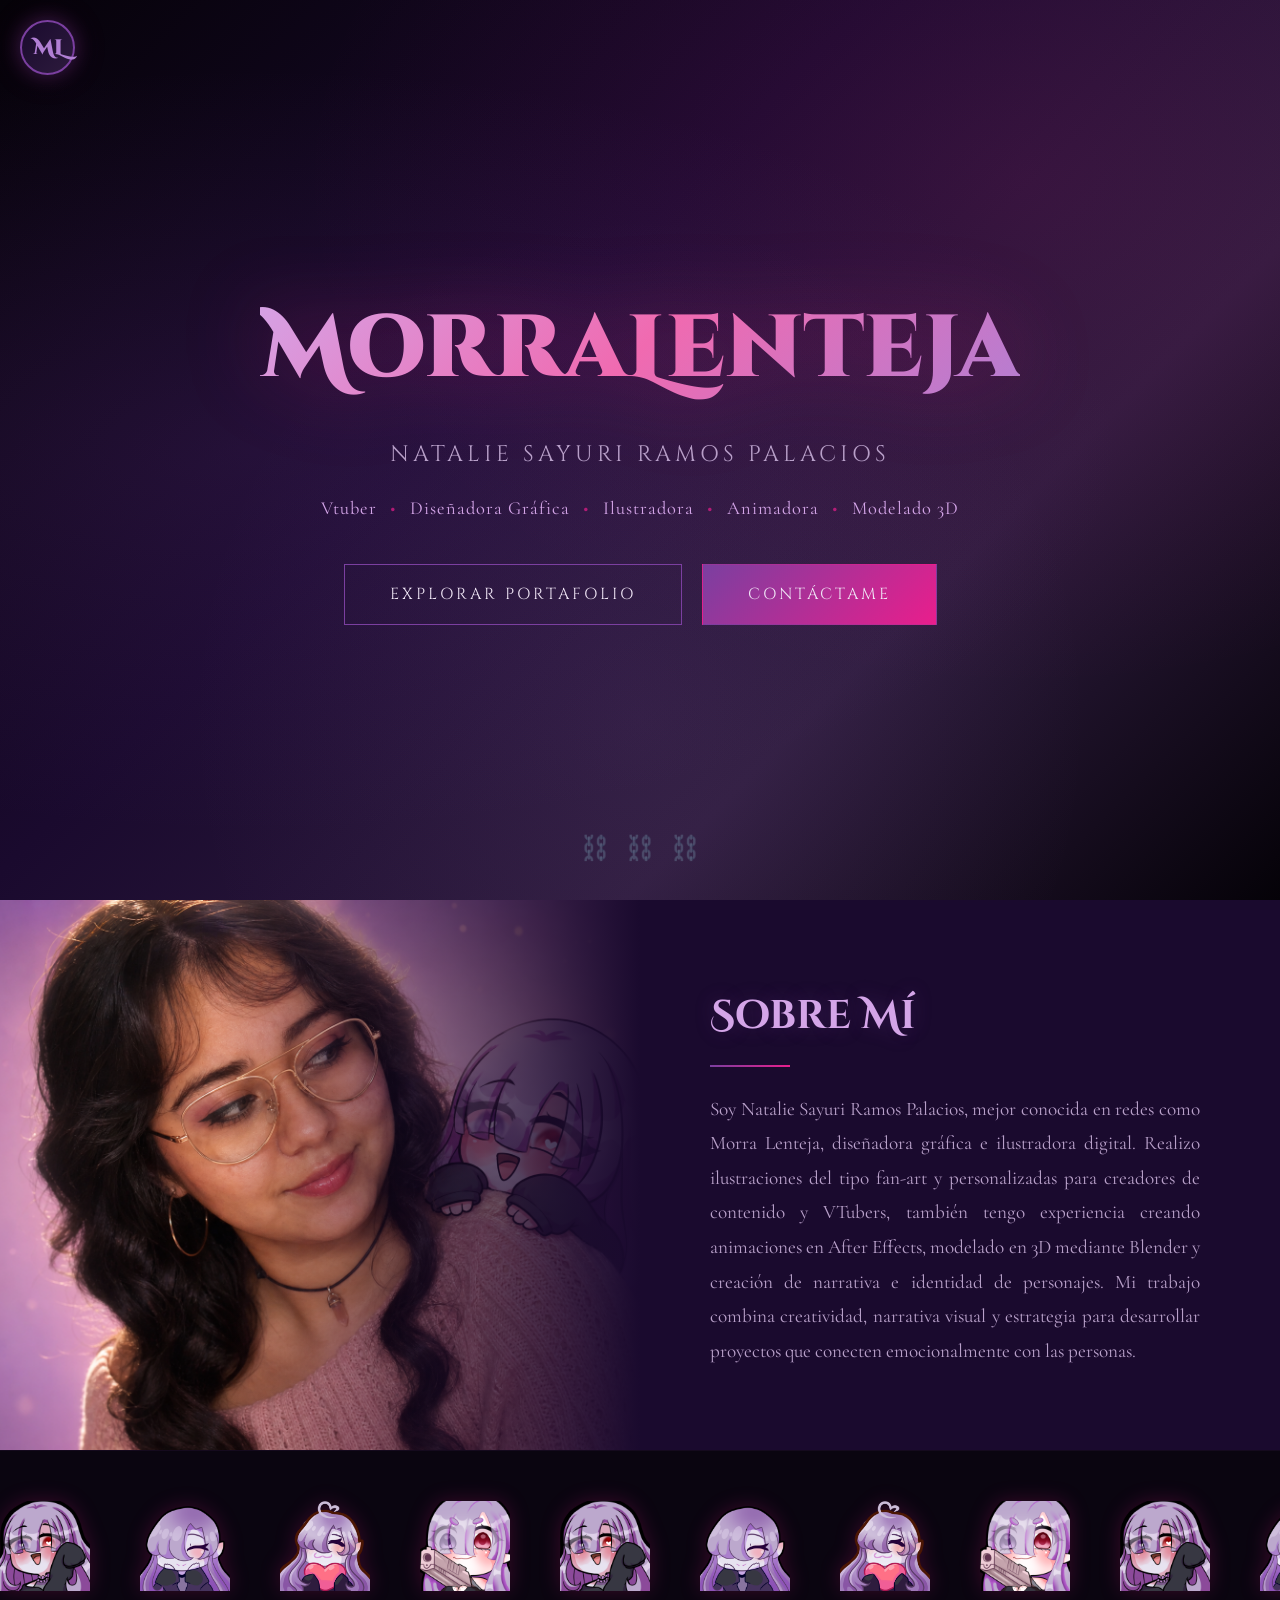
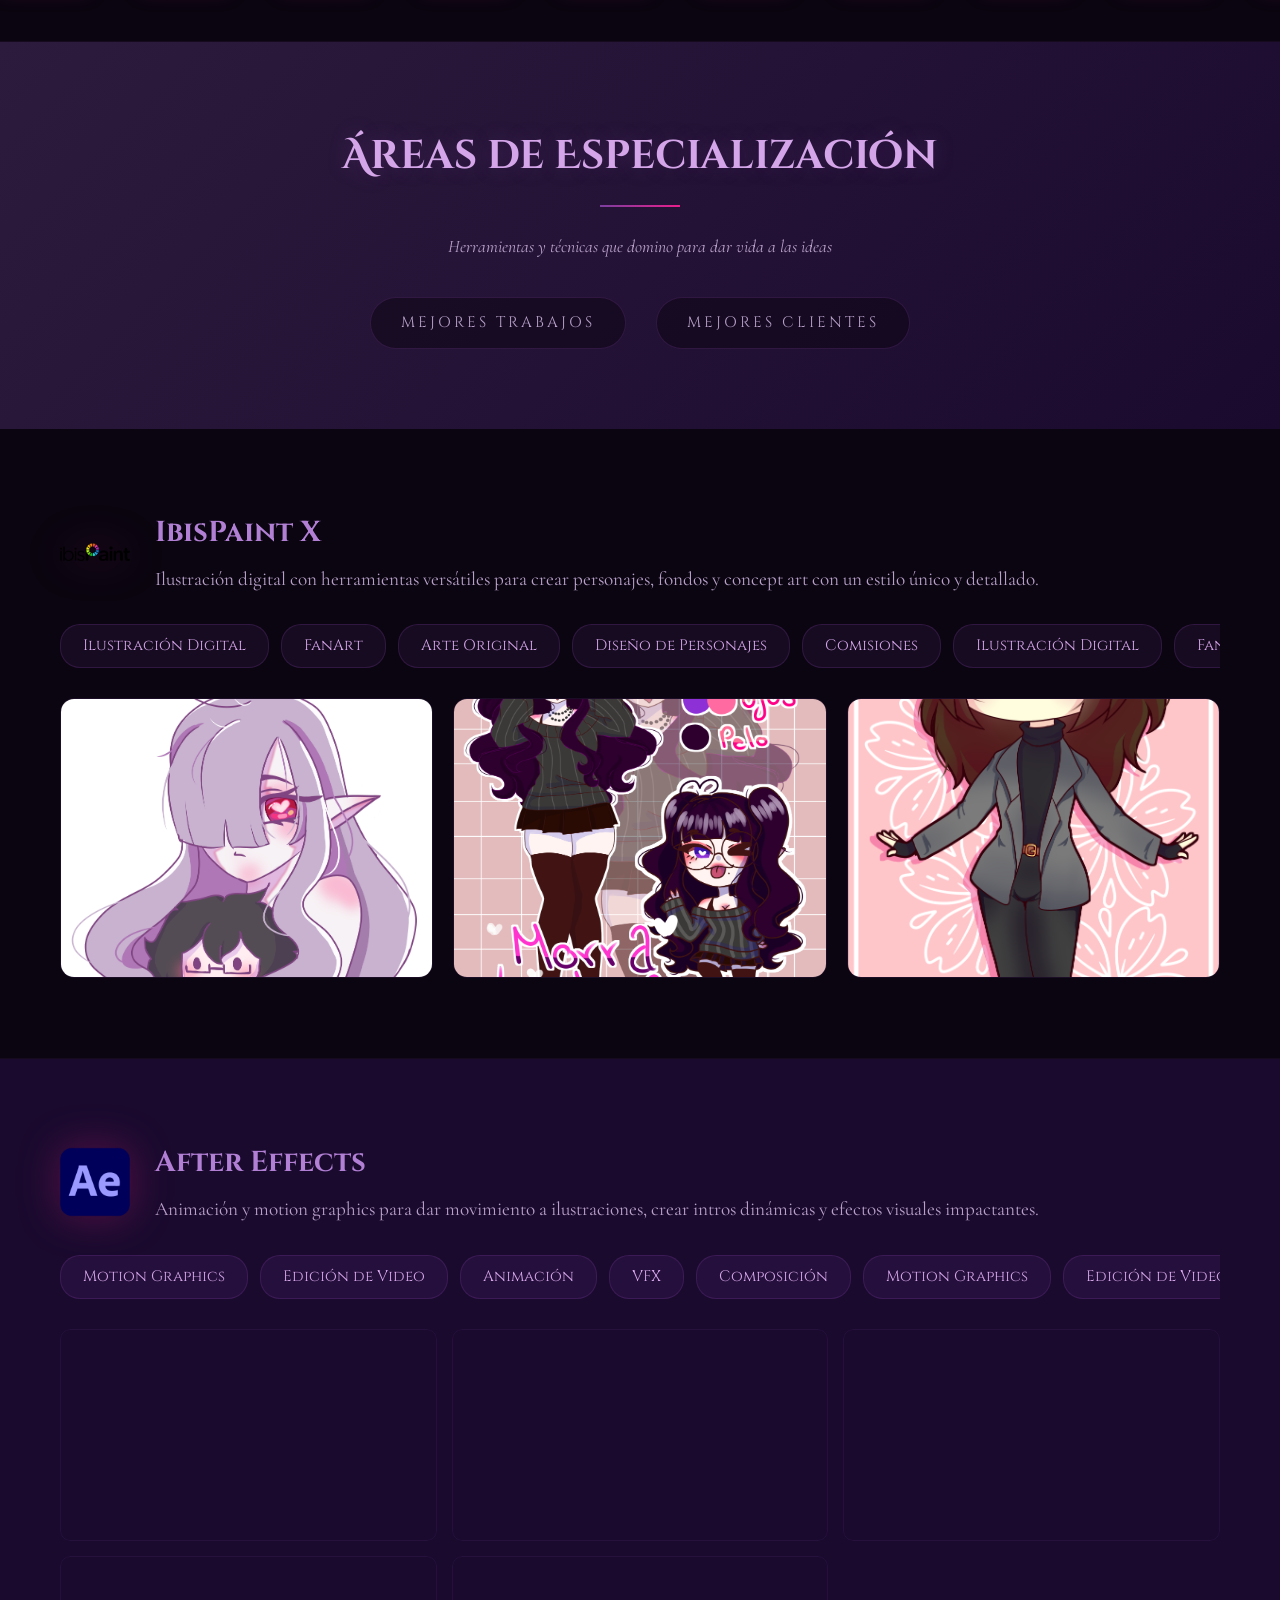
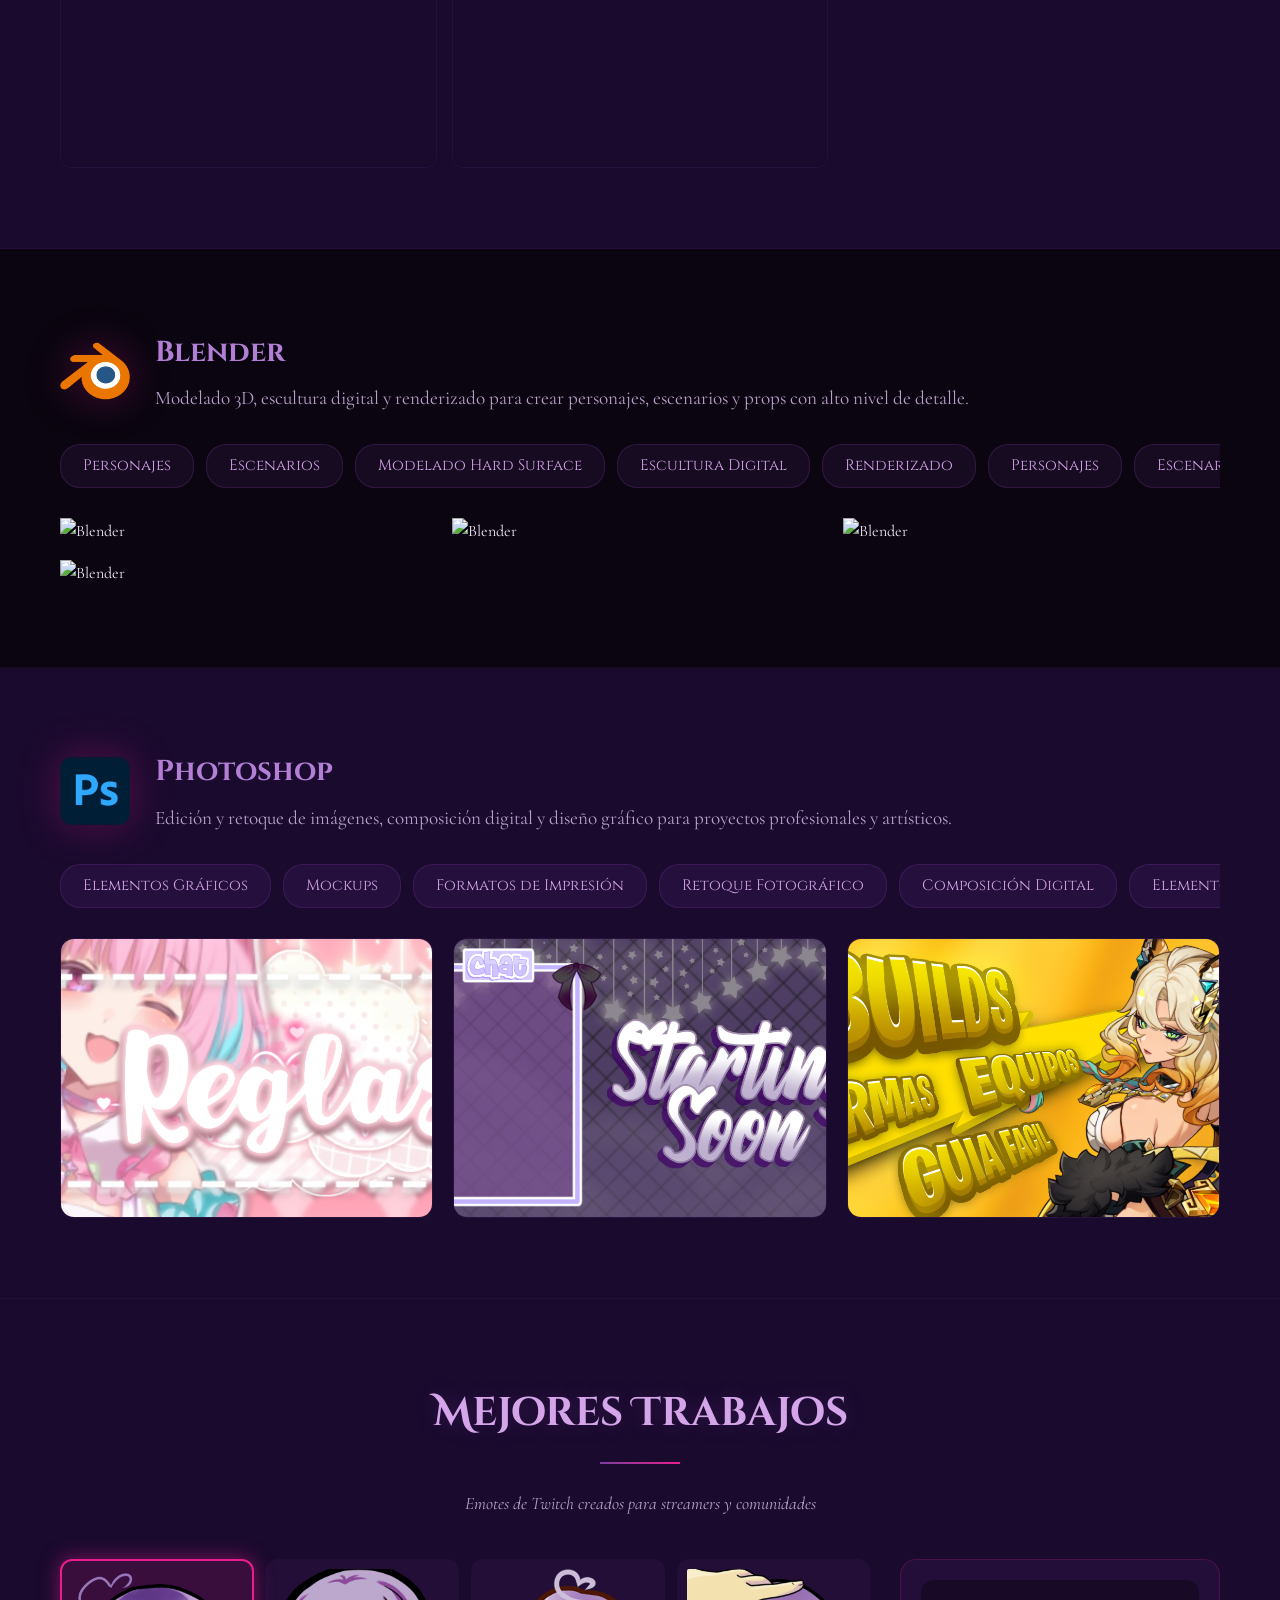
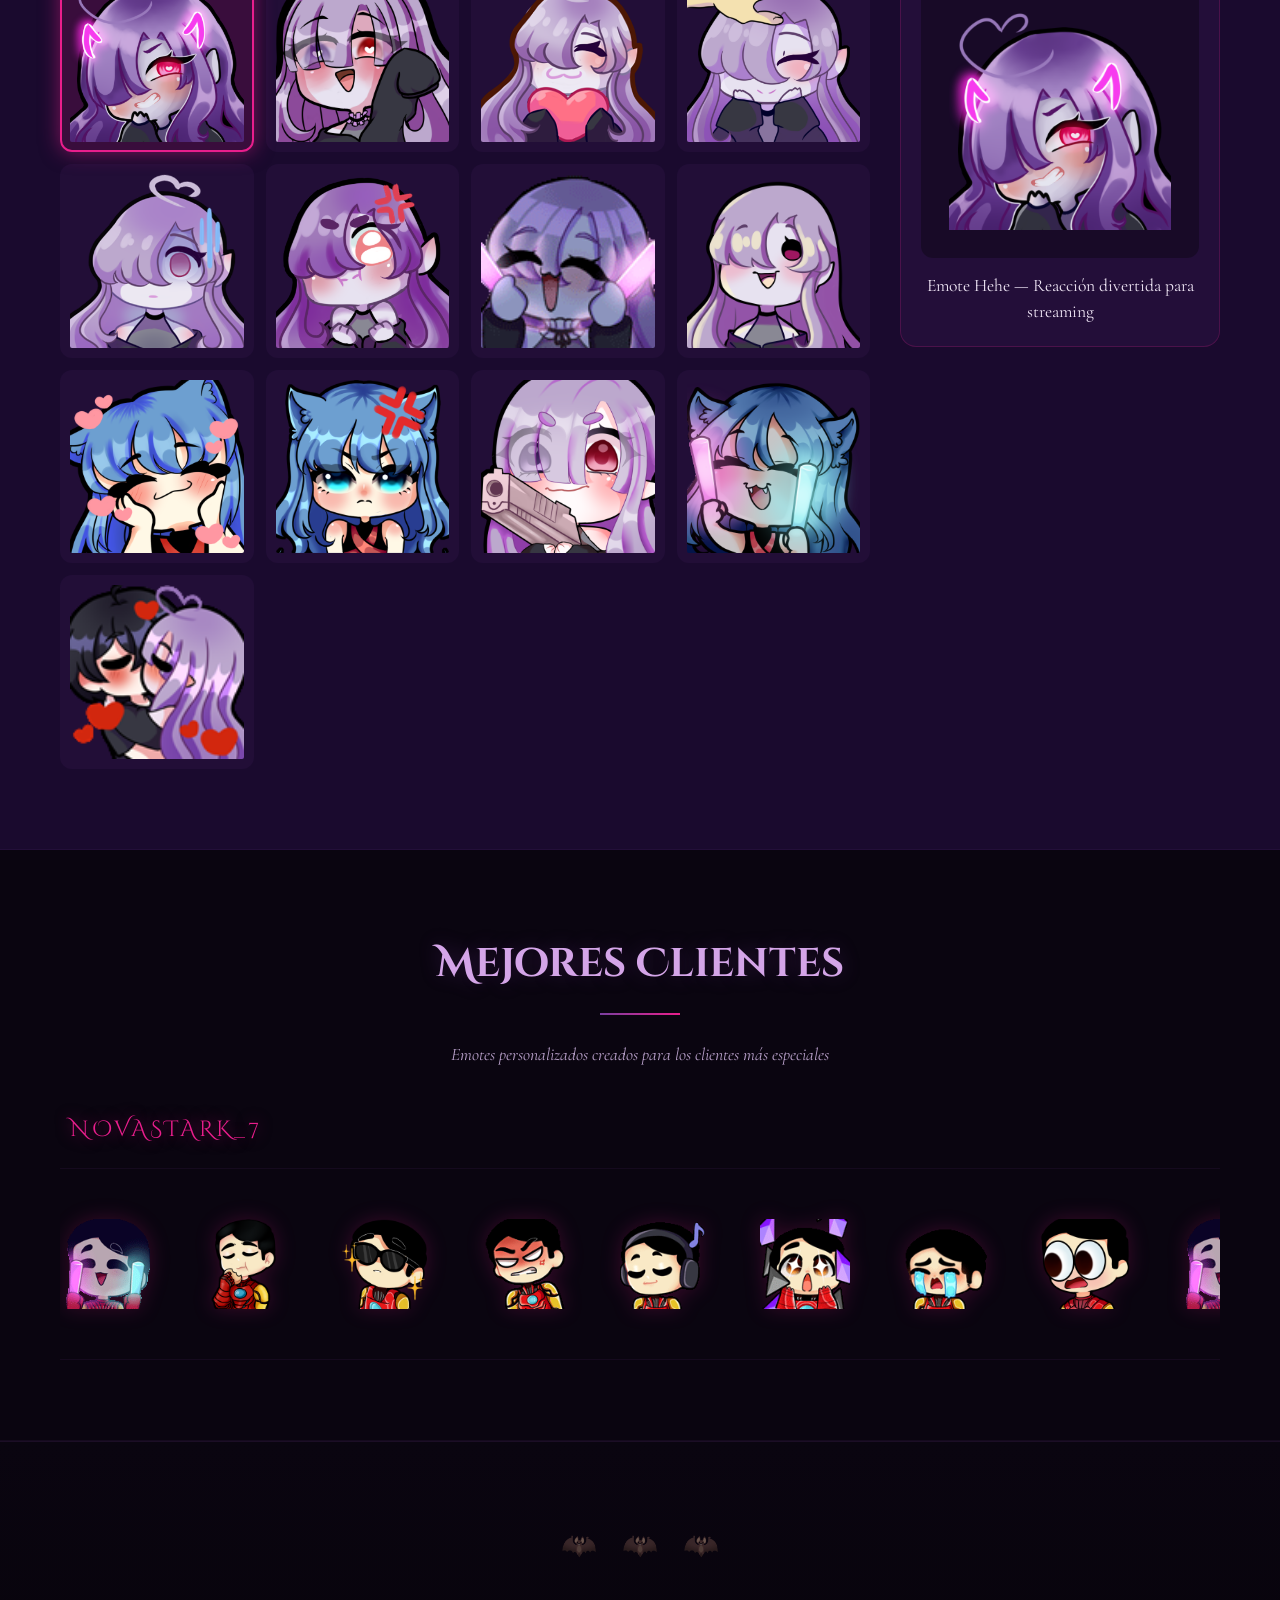
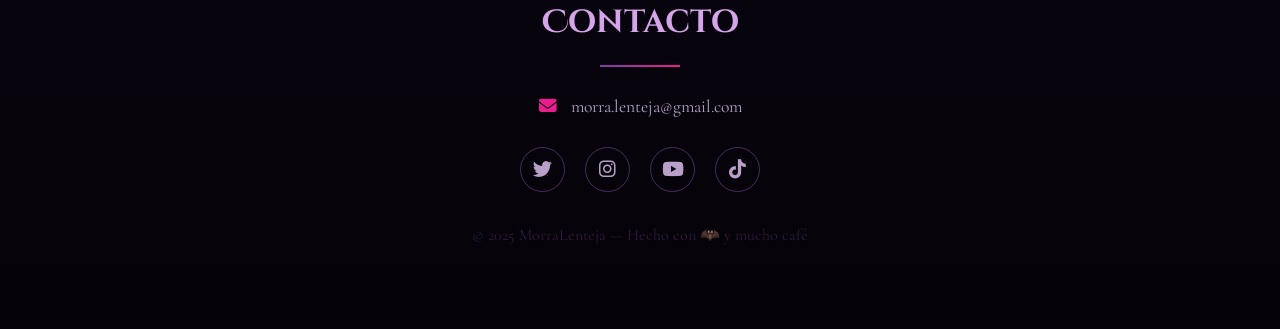
==== commit 4a85b1ed: "Cambia Mejores Trabajos a cuadrícula + previsualización" ====
--- a/index.html
+++ b/index.html
@@ -316,8 +316,8 @@
         <div class="title-underline" style="margin: 15px auto 25px;"></div>
         <p class="section-desc">Emotes de Twitch creados para streamers y comunidades</p>
       </div>
-      <div class="emotes-carousel emotes-interactive" data-gallery="mejores-trabajos">
-        <div class="emotes-track">
+      <div class="emote-gallery-layout">
+        <div class="emote-grid">
           <img src="assets/Emotes_twitch/Mejores Trabajos/Hehe.png" alt="Emote" data-caption="Emote Hehe — Reacción divertida para streaming">
           <img src="assets/Emotes_twitch/Mejores Trabajos/LentejaHi.png" alt="Emote" data-caption="Emote LentejaHi — Saludo animated para canal de Twitch">
           <img src="assets/Emotes_twitch/Mejores Trabajos/LentejaLove_.png" alt="Emote" data-caption="Emote LentejaLove — Reacción de amor y cariño">
@@ -331,20 +331,12 @@
           <img src="assets/Emotes_twitch/Mejores Trabajos/gun.png" alt="Emote" data-caption="Emote Gun — Emote de broma y acción">
           <img src="assets/Emotes_twitch/Mejores Trabajos/party500.png" alt="Emote" data-caption="Emote Party — Celebración y alegría para el chat">
           <img src="assets/Emotes_twitch/Mejores Trabajos/sasoneja_love.png" alt="Emote" data-caption="Emote Sasoneja Love — Colaboración especial Sasoneja">
-          <!-- duplicate for seamless loop -->
-          <img src="assets/Emotes_twitch/Mejores Trabajos/Hehe.png" alt="Emote" data-caption="Emote Hehe — Reacción divertida para streaming">
-          <img src="assets/Emotes_twitch/Mejores Trabajos/LentejaHi.png" alt="Emote" data-caption="Emote LentejaHi — Saludo animated para canal de Twitch">
-          <img src="assets/Emotes_twitch/Mejores Trabajos/LentejaLove_.png" alt="Emote" data-caption="Emote LentejaLove — Reacción de amor y cariño">
-          <img src="assets/Emotes_twitch/Mejores Trabajos/LentejaPat.png" alt="Emote" data-caption="Emote LentejaPat — Emote de pat para consolar">
-          <img src="assets/Emotes_twitch/Mejores Trabajos/LentejaWhat_.png" alt="Emote" data-caption="Emote LentejaWhat — Expresión de confusión y sorpresa">
-          <img src="assets/Emotes_twitch/Mejores Trabajos/LentejitaAngry1.png" alt="Emote" data-caption="Emote LentejitaAngry — Reacción de enojo para stream">
-          <img src="assets/Emotes_twitch/Mejores Trabajos/LentejitaRaid.gif" alt="Emote" data-caption="Emote LentejitaRaid — Animación de raid para Twitch">
-          <img src="assets/Emotes_twitch/Mejores Trabajos/OuO.png" alt="Emote" data-caption="Emote OuO — Expresión kawaii de sorpresa">
-          <img src="assets/Emotes_twitch/Mejores Trabajos/corazon500.png" alt="Emote" data-caption="Emote Corazón — Reacción de amor para chat">
-          <img src="assets/Emotes_twitch/Mejores Trabajos/enojada500.png" alt="Emote" data-caption="Emote Enojada — Reacción de molestia para streaming">
-          <img src="assets/Emotes_twitch/Mejores Trabajos/gun.png" alt="Emote" data-caption="Emote Gun — Emote de broma y acción">
-          <img src="assets/Emotes_twitch/Mejores Trabajos/party500.png" alt="Emote" data-caption="Emote Party — Celebración y alegría para el chat">
-          <img src="assets/Emotes_twitch/Mejores Trabajos/sasoneja_love.png" alt="Emote" data-caption="Emote Sasoneja Love — Colaboración especial Sasoneja">
+        </div>
+        <div class="emote-preview">
+          <div class="emote-preview-image">
+            <img src="assets/Emotes_twitch/Mejores Trabajos/Hehe.png" alt="Emote">
+          </div>
+          <p class="emote-preview-caption">Emote Hehe — Reacción divertida para streaming</p>
         </div>
       </div>
     </div>
--- a/css/styles.css
+++ b/css/styles.css
@@ -371,7 +371,8 @@
 
 /* ===== CLIENT LABEL ===== */
 .client-label {
-  text-align: center;
+  text-align: left;
+  padding-left: 10px;
   font-family: var(--font-heading);
   font-size: 1.4rem;
   color: var(--pink);
@@ -379,6 +380,97 @@
   margin-bottom: 20px;
   letter-spacing: 3px;
   text-transform: uppercase;
+}
+
+/* ===== EMOTE GALLERY LAYOUT (grid + preview) ===== */
+.emote-gallery-layout {
+  display: flex;
+  gap: 30px;
+  align-items: flex-start;
+}
+
+.emote-grid {
+  display: grid;
+  grid-template-columns: repeat(4, 1fr);
+  gap: 12px;
+  flex: 1;
+  min-width: 0;
+}
+
+.emote-grid img {
+  width: 100%;
+  aspect-ratio: 1;
+  object-fit: contain;
+  background: rgba(123, 63, 160, 0.08);
+  border: 2px solid transparent;
+  border-radius: 12px;
+  padding: 8px;
+  cursor: pointer;
+  transition: all 0.3s ease;
+}
+
+.emote-grid img:hover {
+  border-color: var(--pink);
+  background: rgba(233, 30, 140, 0.1);
+  transform: scale(1.05);
+}
+
+.emote-grid img.active {
+  border-color: var(--pink);
+  box-shadow: 0 0 20px rgba(233, 30, 140, 0.5);
+  background: rgba(233, 30, 140, 0.15);
+}
+
+.emote-preview {
+  width: 320px;
+  flex-shrink: 0;
+  background: rgba(123, 63, 160, 0.1);
+  border: 1px solid rgba(233, 30, 140, 0.2);
+  border-radius: 16px;
+  padding: 20px;
+  text-align: center;
+  position: sticky;
+  top: 100px;
+}
+
+.emote-preview-image {
+  width: 100%;
+  aspect-ratio: 1;
+  display: flex;
+  align-items: center;
+  justify-content: center;
+  background: rgba(0, 0, 0, 0.3);
+  border-radius: 12px;
+  overflow: hidden;
+  margin-bottom: 15px;
+}
+
+.emote-preview-image img {
+  width: 80%;
+  height: 80%;
+  object-fit: contain;
+  transition: all 0.4s ease;
+}
+
+.emote-preview-caption {
+  font-family: var(--font-body);
+  font-size: 1.1rem;
+  color: var(--text-light);
+  line-height: 1.5;
+  margin: 0;
+}
+
+@media (max-width: 768px) {
+  .emote-gallery-layout {
+    flex-direction: column;
+  }
+  .emote-grid {
+    grid-template-columns: repeat(3, 1fr);
+  }
+  .emote-preview {
+    width: 100%;
+    position: static;
+  }
 }
 
 /* ===== SECTION DIVIDER ===== */
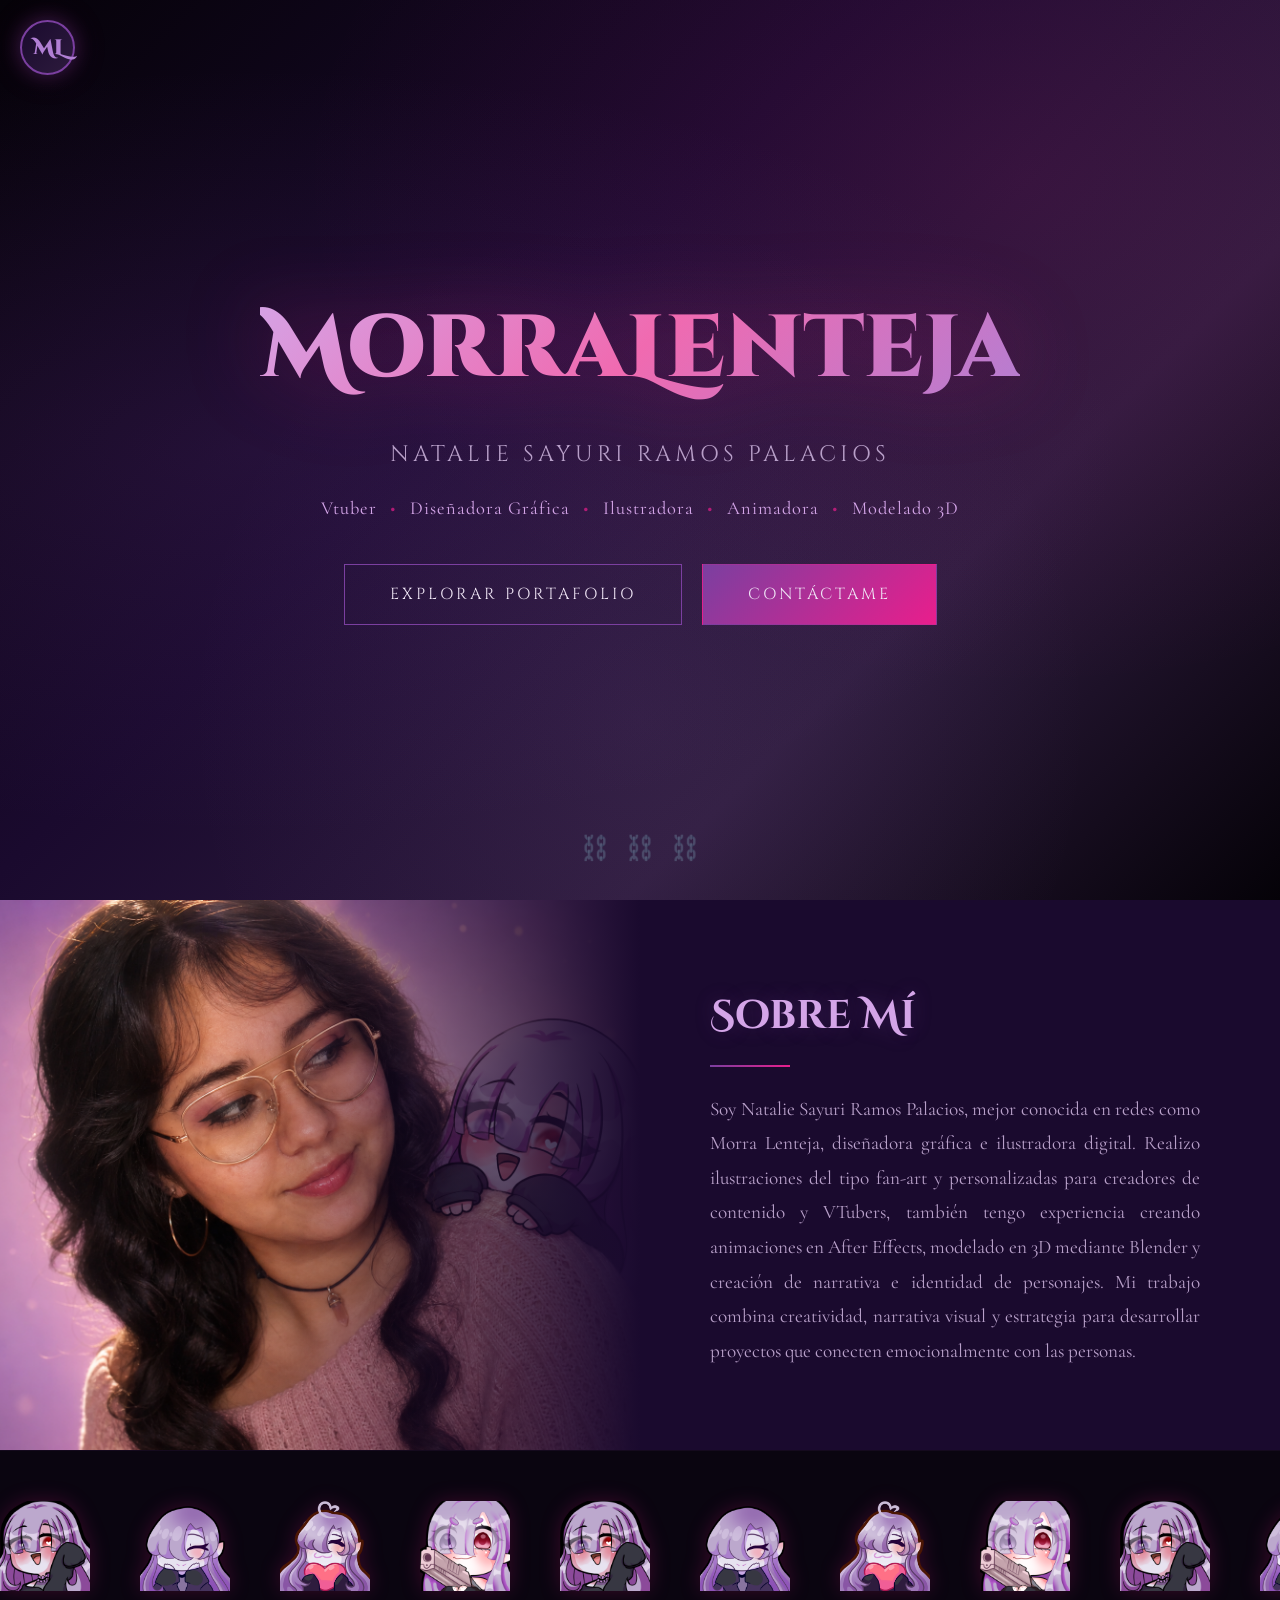
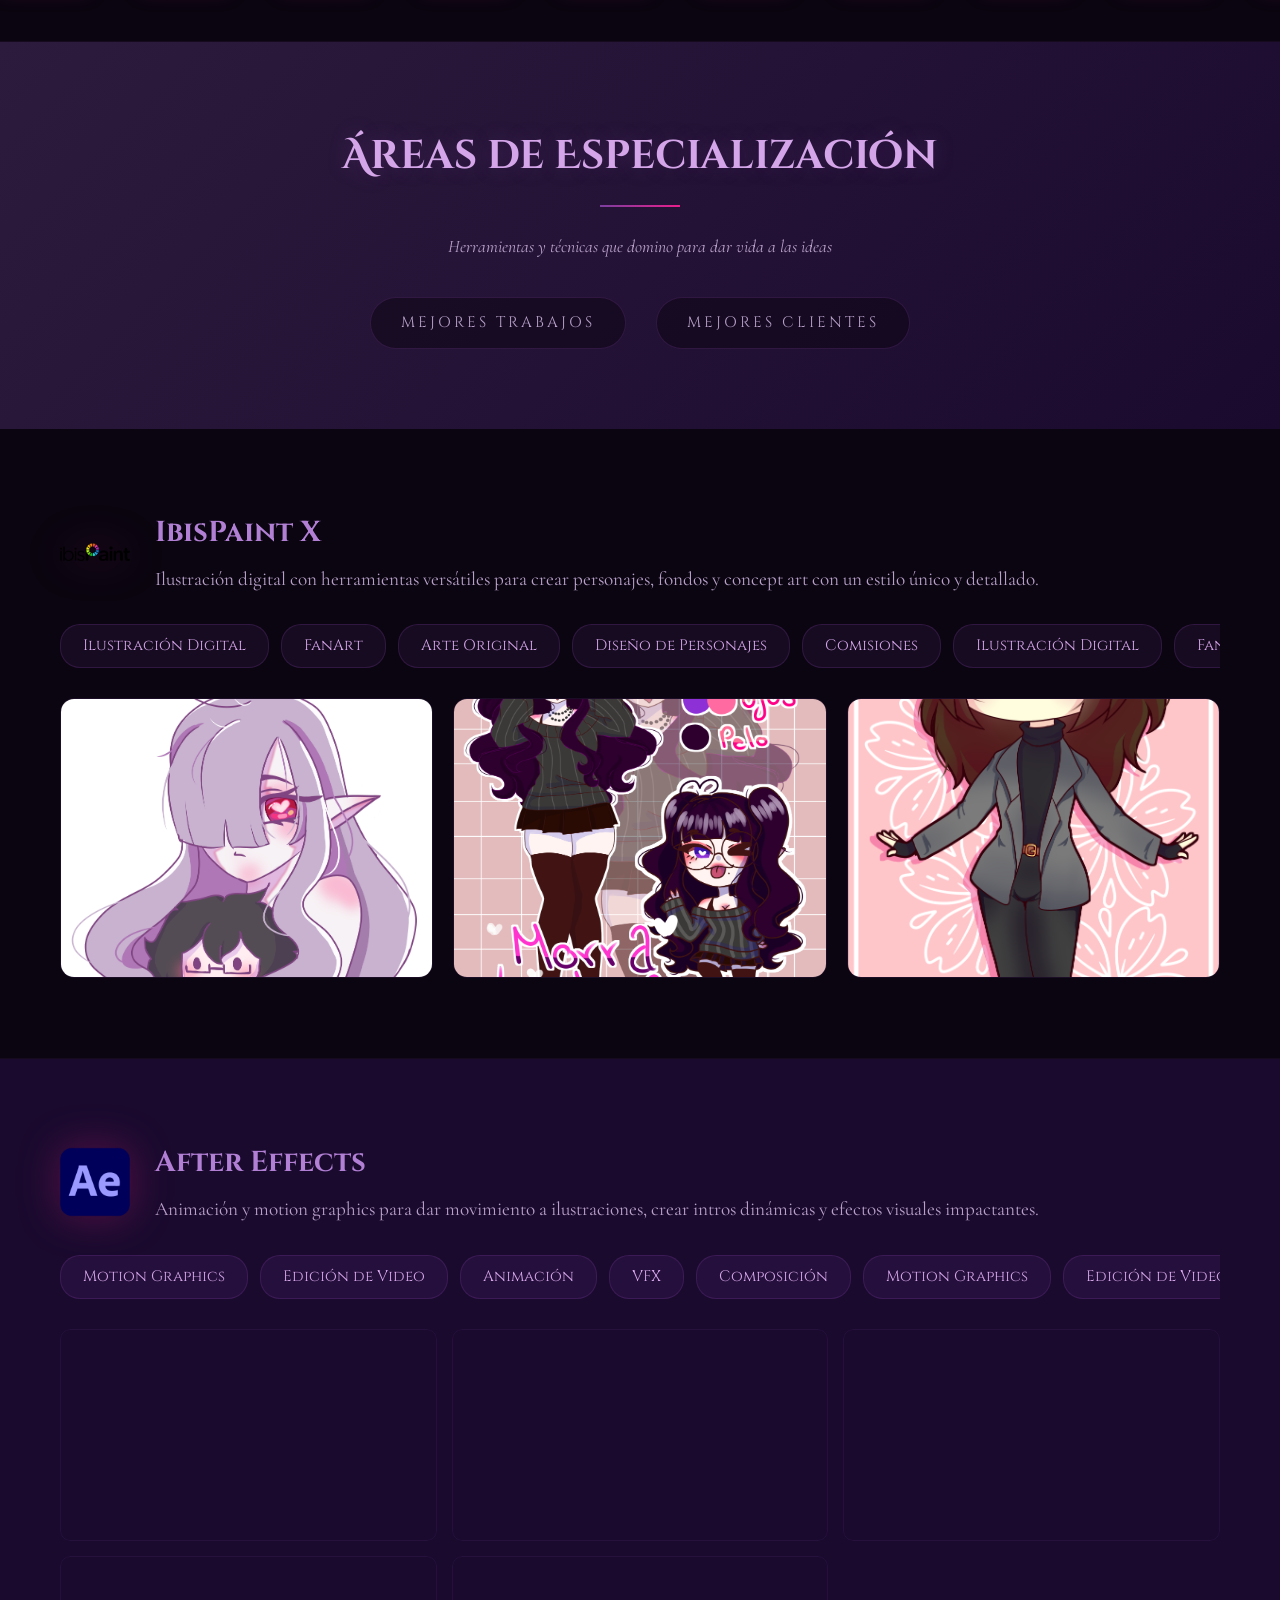
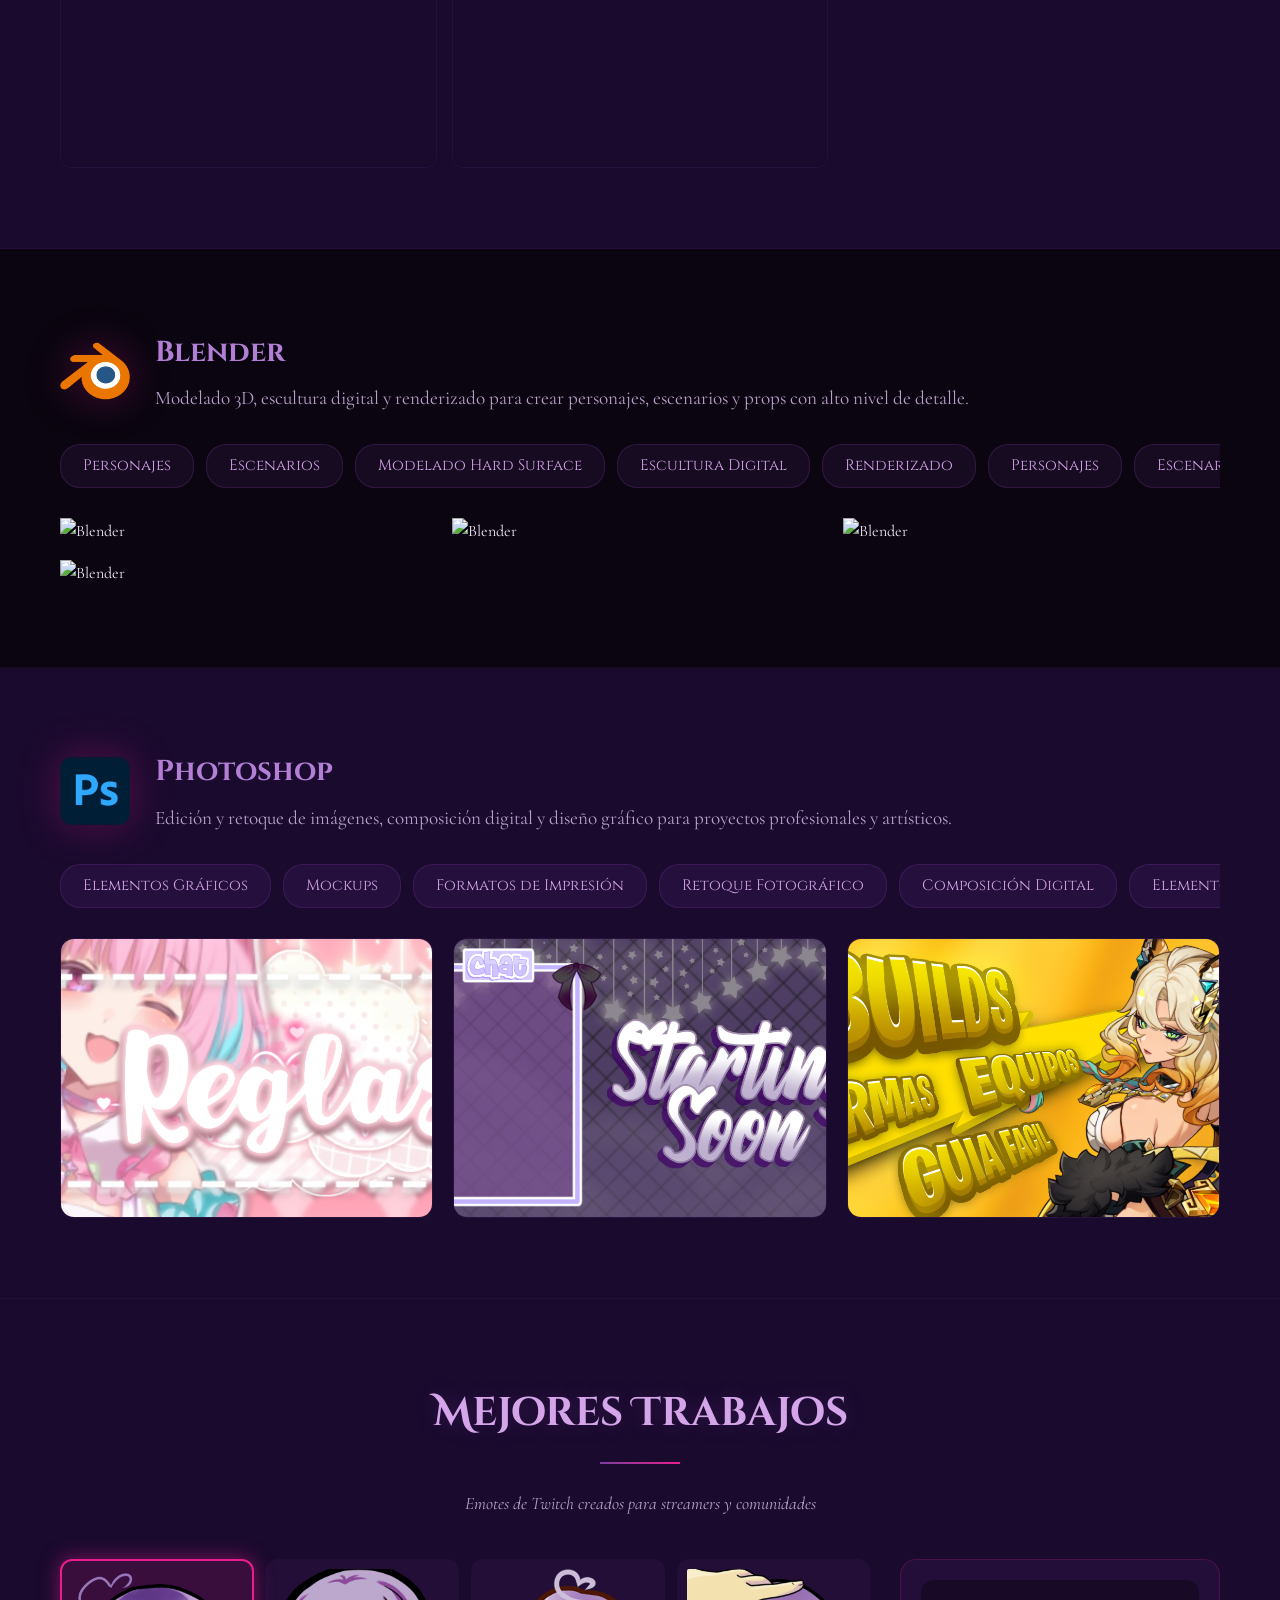
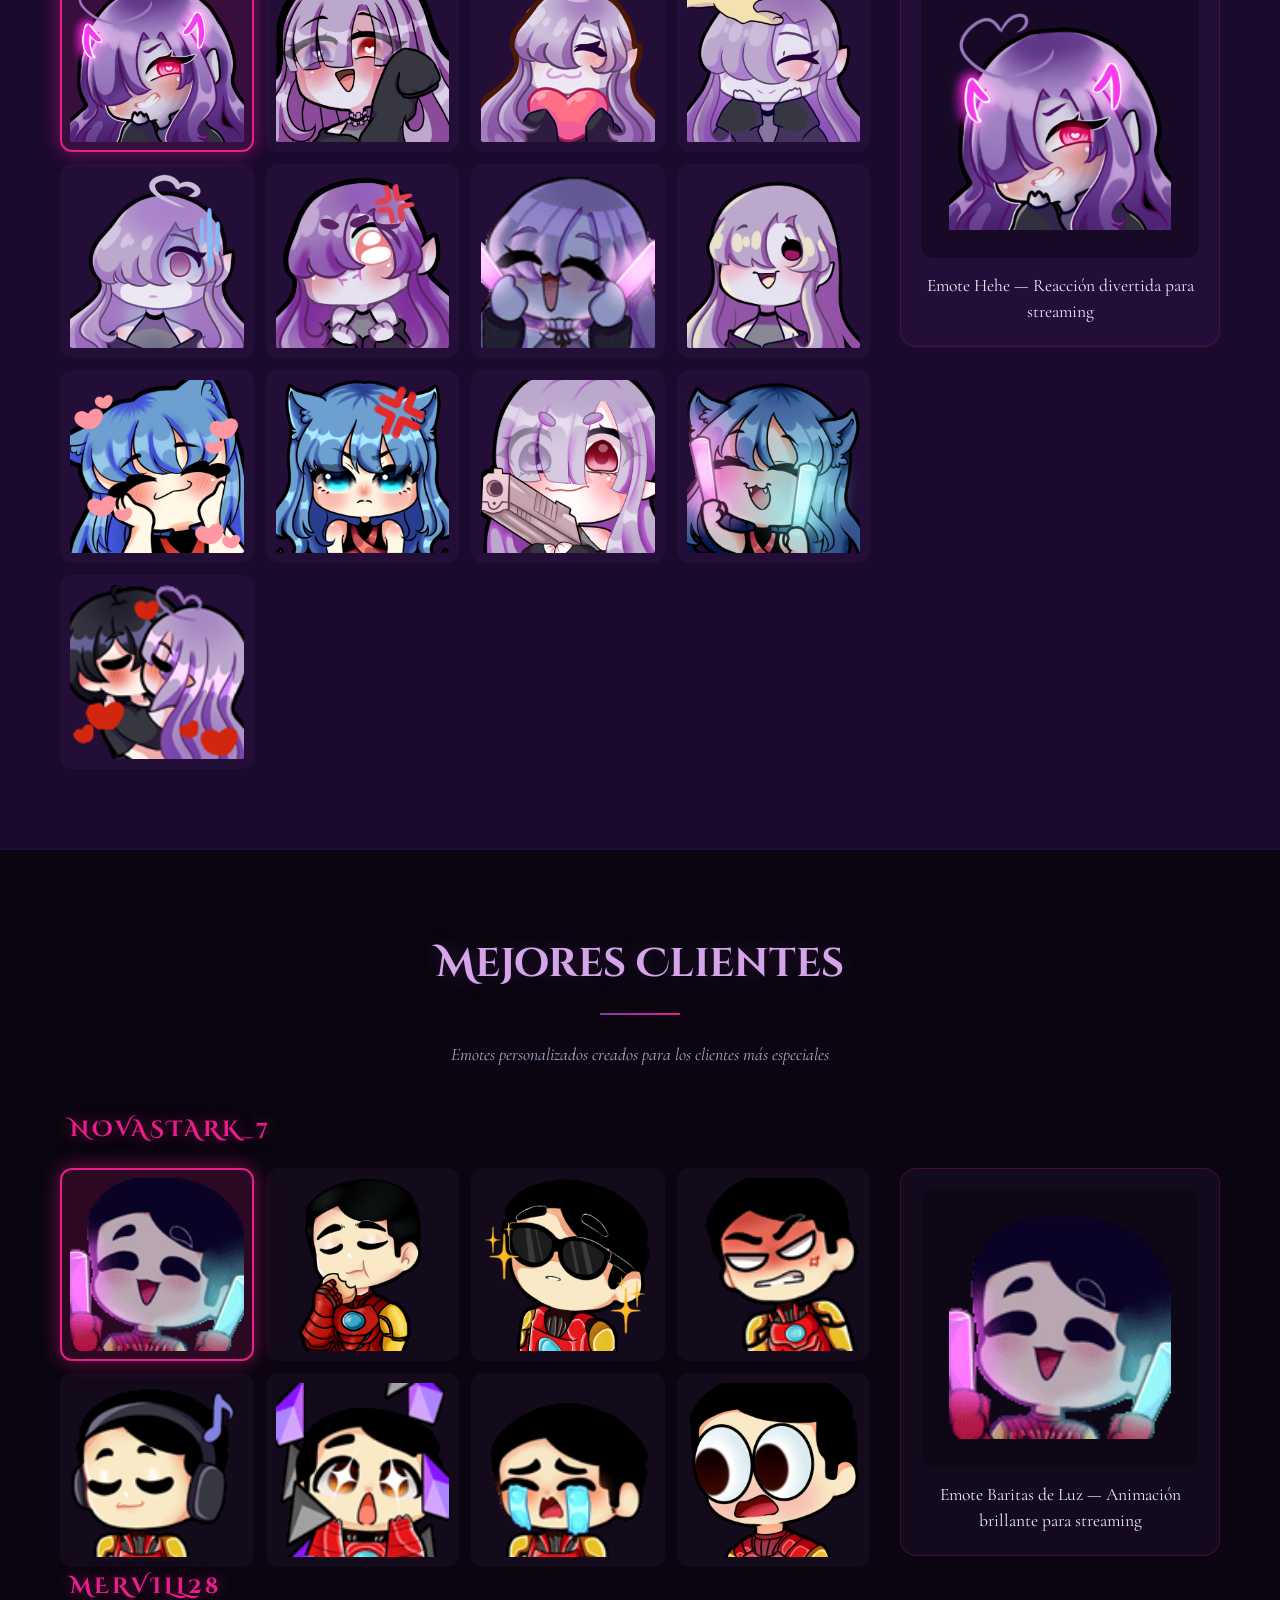
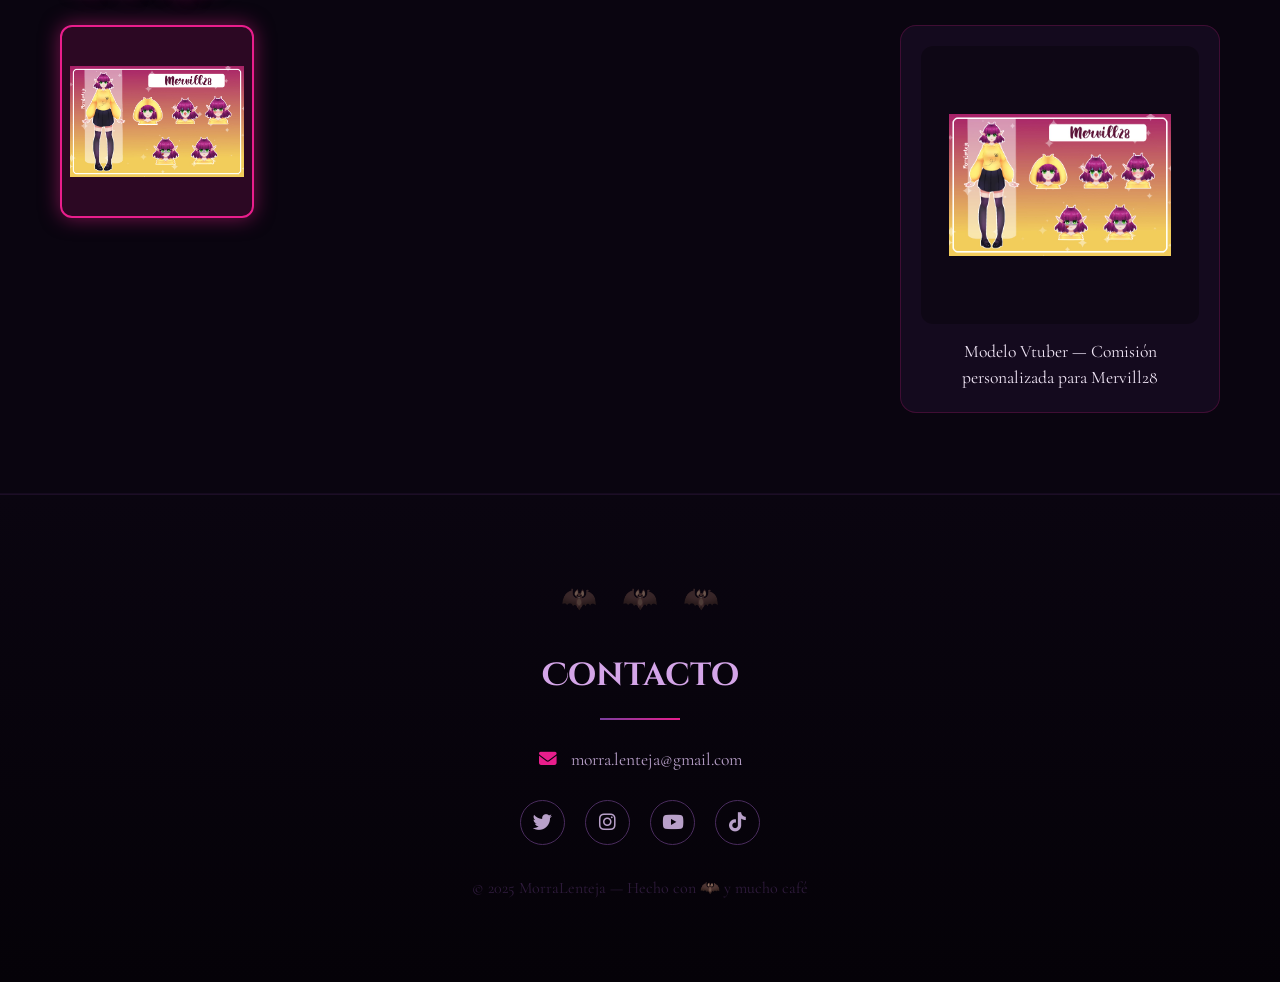
==== commit 7dda09fb: "Reorganiza Clientes en carpeta propia con grid+preview" ====
--- a/index.html
+++ b/index.html
@@ -350,26 +350,38 @@
         <div class="title-underline" style="margin: 15px auto 25px;"></div>
         <p class="section-desc">Emotes personalizados creados para los clientes más especiales</p>
       </div>
-      <div class="client-label">NovaStark_7</div>
-      <div class="emotes-carousel emotes-interactive" data-gallery="mejores-clientes">
-        <div class="emotes-track">
-          <img src="assets/Emotes_twitch/Mejores Clientes/Baritas-de-Luz.gif" alt="Emote" data-caption="Emote Baritas de Luz — Animación brillante para streaming">
-          <img src="assets/Emotes_twitch/Mejores Clientes/Comiendo.png" alt="Emote" data-caption="Emote Comiendo — Reacción de comida para chat">
-          <img src="assets/Emotes_twitch/Mejores Clientes/Cool.png" alt="Emote" data-caption="Emote Cool — Actitud fresca para el canal">
-          <img src="assets/Emotes_twitch/Mejores Clientes/Molesto.gif" alt="Emote" data-caption="Emote Molesto — Animación de molestia para Twitch">
-          <img src="assets/Emotes_twitch/Mejores Clientes/Musica.gif" alt="Emote" data-caption="Emote Música — Animación musical para streaming">
-          <img src="assets/Emotes_twitch/Mejores Clientes/Nova-Bits.gif" alt="Emote" data-caption="Emote Nova Bits — Animación de bits y recompensa">
-          <img src="assets/Emotes_twitch/Mejores Clientes/Triste.gif" alt="Emote" data-caption="Emote Triste — Animación de tristeza para el chat">
-          <img src="assets/Emotes_twitch/Mejores Clientes/WTF.png" alt="Emote" data-caption="Emote WTF — Reacción de incredulidad y sorpresa">
-          <!-- duplicate for seamless loop -->
-          <img src="assets/Emotes_twitch/Mejores Clientes/Baritas-de-Luz.gif" alt="Emote" data-caption="Emote Baritas de Luz — Animación brillante para streaming">
-          <img src="assets/Emotes_twitch/Mejores Clientes/Comiendo.png" alt="Emote" data-caption="Emote Comiendo — Reacción de comida para chat">
-          <img src="assets/Emotes_twitch/Mejores Clientes/Cool.png" alt="Emote" data-caption="Emote Cool — Actitud fresca para el canal">
-          <img src="assets/Emotes_twitch/Mejores Clientes/Molesto.gif" alt="Emote" data-caption="Emote Molesto — Animación de molestia para Twitch">
-          <img src="assets/Emotes_twitch/Mejores Clientes/Musica.gif" alt="Emote" data-caption="Emote Música — Animación musical para streaming">
-          <img src="assets/Emotes_twitch/Mejores Clientes/Nova-Bits.gif" alt="Emote" data-caption="Emote Nova Bits — Animación de bits y recompensa">
-          <img src="assets/Emotes_twitch/Mejores Clientes/Triste.gif" alt="Emote" data-caption="Emote Triste — Animación de tristeza para el chat">
-          <img src="assets/Emotes_twitch/Mejores Clientes/WTF.png" alt="Emote" data-caption="Emote WTF — Reacción de incredulidad y sorpresa">
+      <!-- NovaStark_7 -->
+      <h3 class="client-label">NovaStark_7</h3>
+      <div class="emote-gallery-layout" data-client="NovaStark_7">
+        <div class="emote-grid">
+          <img src="assets/Clientes/NovaStark_7/Baritas-de-Luz.gif" alt="Emote" data-caption="Emote Baritas de Luz — Animación brillante para streaming">
+          <img src="assets/Clientes/NovaStark_7/Comiendo.png" alt="Emote" data-caption="Emote Comiendo — Reacción de comida para chat">
+          <img src="assets/Clientes/NovaStark_7/Cool.png" alt="Emote" data-caption="Emote Cool — Actitud fresca para el canal">
+          <img src="assets/Clientes/NovaStark_7/Molesto.gif" alt="Emote" data-caption="Emote Molesto — Animación de molestia para Twitch">
+          <img src="assets/Clientes/NovaStark_7/Musica.gif" alt="Emote" data-caption="Emote Música — Animación musical para streaming">
+          <img src="assets/Clientes/NovaStark_7/Nova-Bits.gif" alt="Emote" data-caption="Emote Nova Bits — Animación de bits y recompensa">
+          <img src="assets/Clientes/NovaStark_7/Triste.gif" alt="Emote" data-caption="Emote Triste — Animación de tristeza para el chat">
+          <img src="assets/Clientes/NovaStark_7/WTF.png" alt="Emote" data-caption="Emote WTF — Reacción de incredulidad y sorpresa">
+        </div>
+        <div class="emote-preview">
+          <div class="emote-preview-image">
+            <img src="assets/Clientes/NovaStark_7/Baritas-de-Luz.gif" alt="Emote">
+          </div>
+          <p class="emote-preview-caption">Emote Baritas de Luz — Animación brillante para streaming</p>
+        </div>
+      </div>
+
+      <!-- Mervill28 -->
+      <h3 class="client-label">Mervill28</h3>
+      <div class="emote-gallery-layout" data-client="Mervill28">
+        <div class="emote-grid">
+          <img src="assets/Clientes/Mervill28/PHOTO-2026-07-15-10-10-32.jpg" alt="Vtuber Model" data-caption="Modelo Vtuber — Comisión personalizada para Mervill28">
+        </div>
+        <div class="emote-preview">
+          <div class="emote-preview-image">
+            <img src="assets/Clientes/Mervill28/PHOTO-2026-07-15-10-10-32.jpg" alt="Vtuber Model">
+          </div>
+          <p class="emote-preview-caption">Modelo Vtuber — Comisión personalizada para Mervill28</p>
         </div>
       </div>
     </div>
--- a/css/styles.css
+++ b/css/styles.css
@@ -389,6 +389,10 @@
   align-items: flex-start;
 }
 
+.emote-gallery-layout + .emote-gallery-layout {
+  margin-top: 50px;
+}
+
 .emote-grid {
   display: grid;
   grid-template-columns: repeat(4, 1fr);
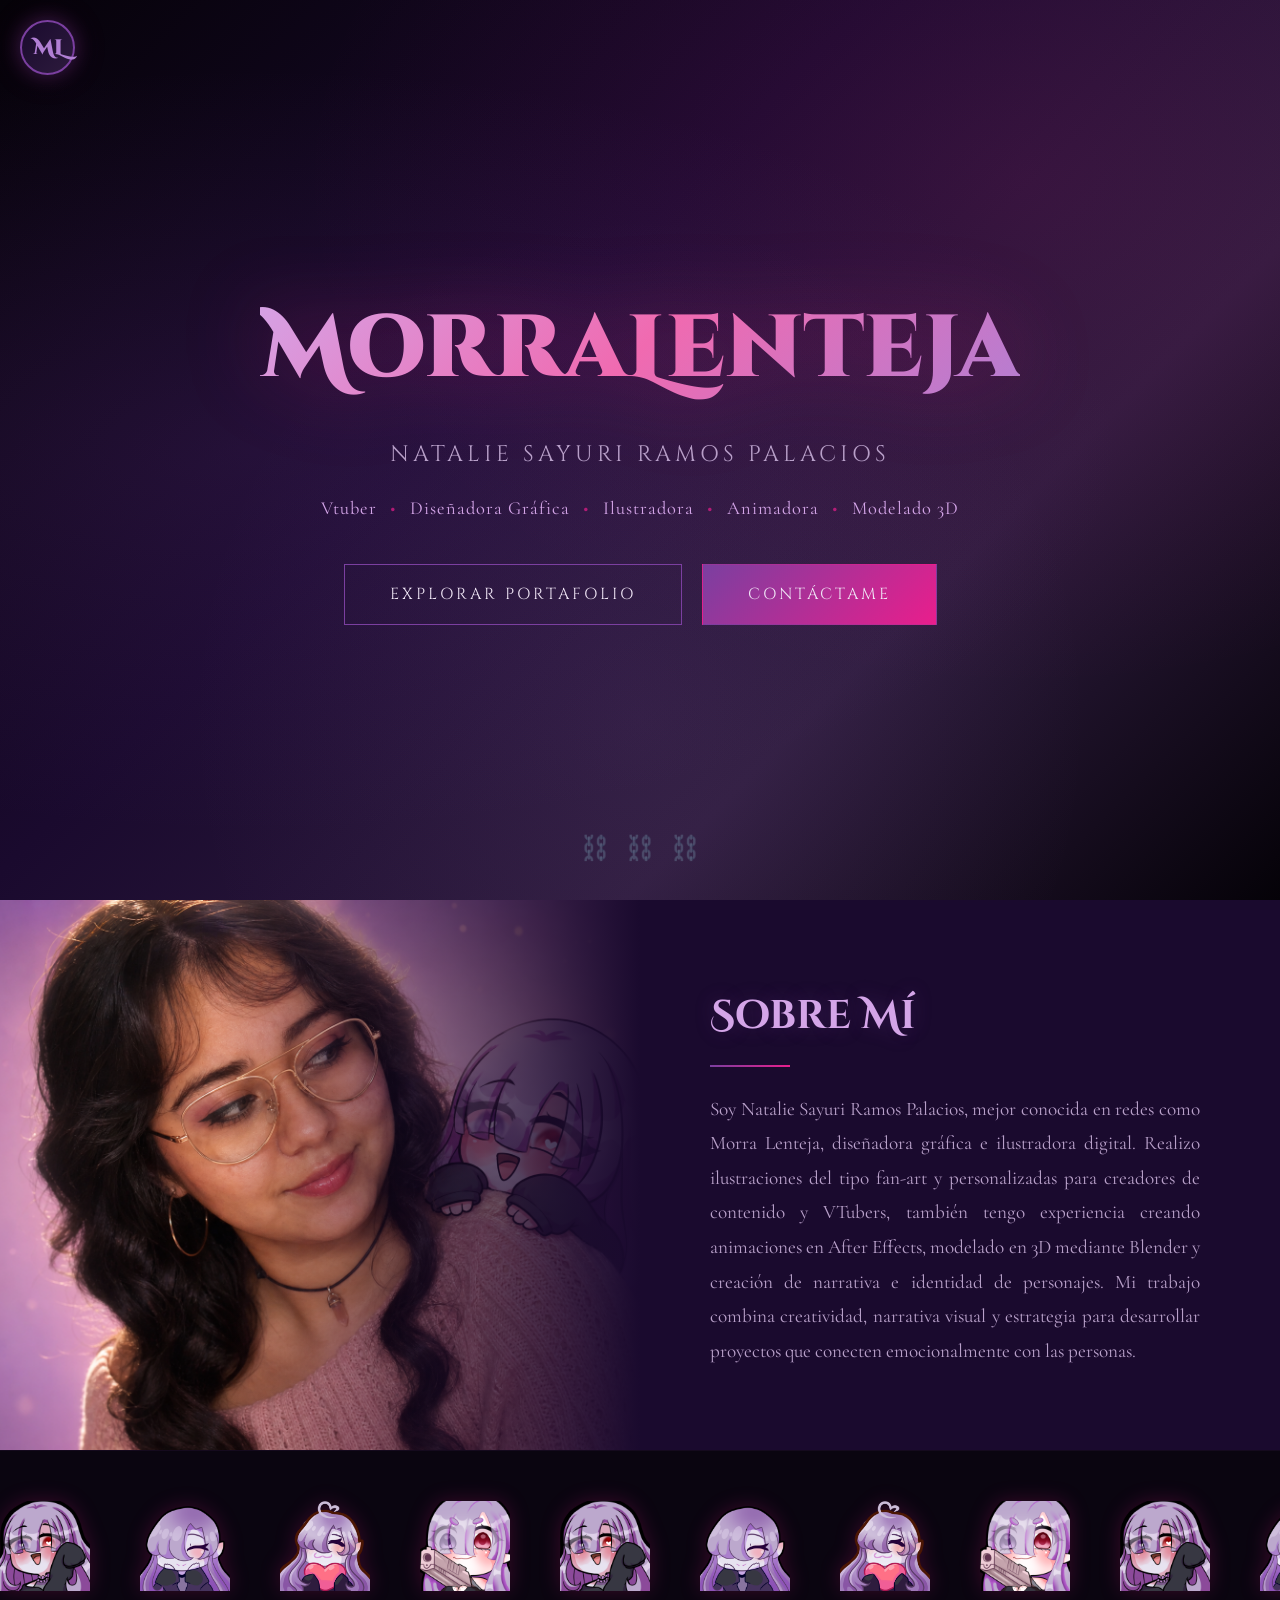
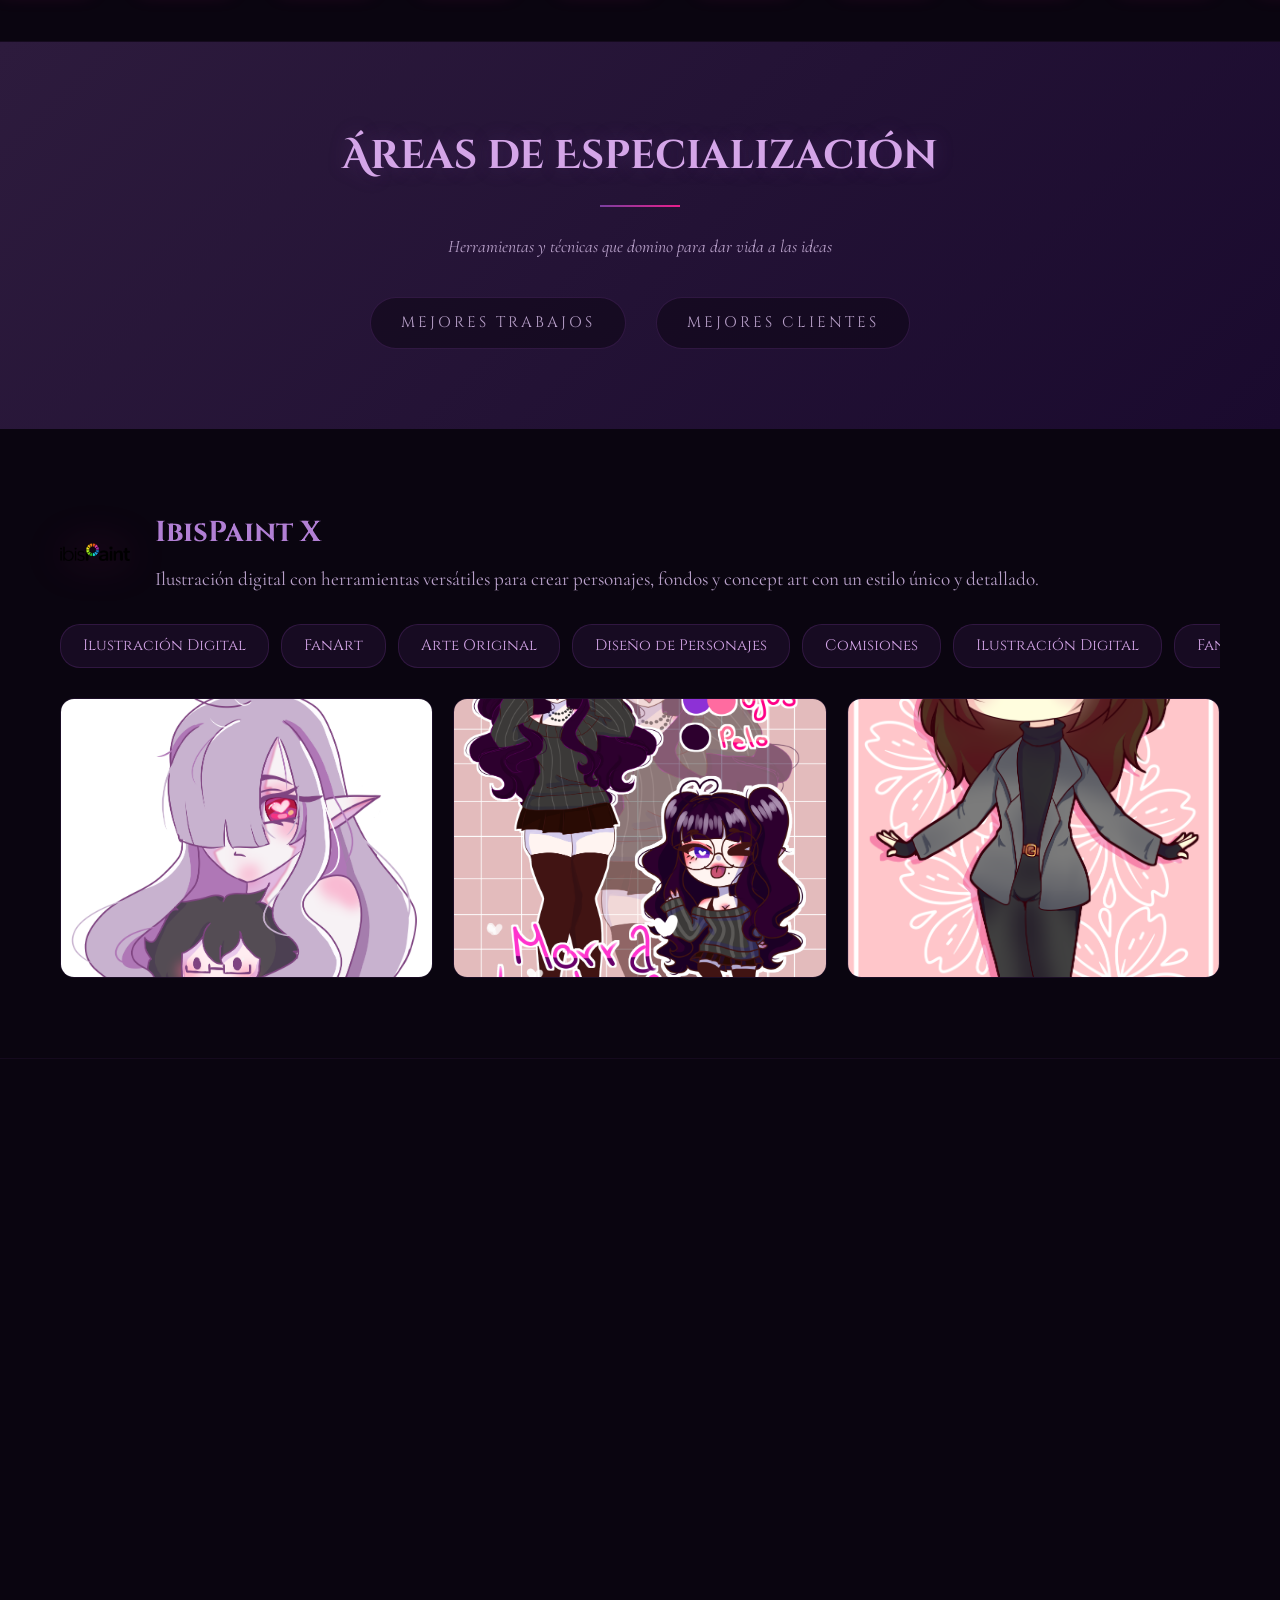
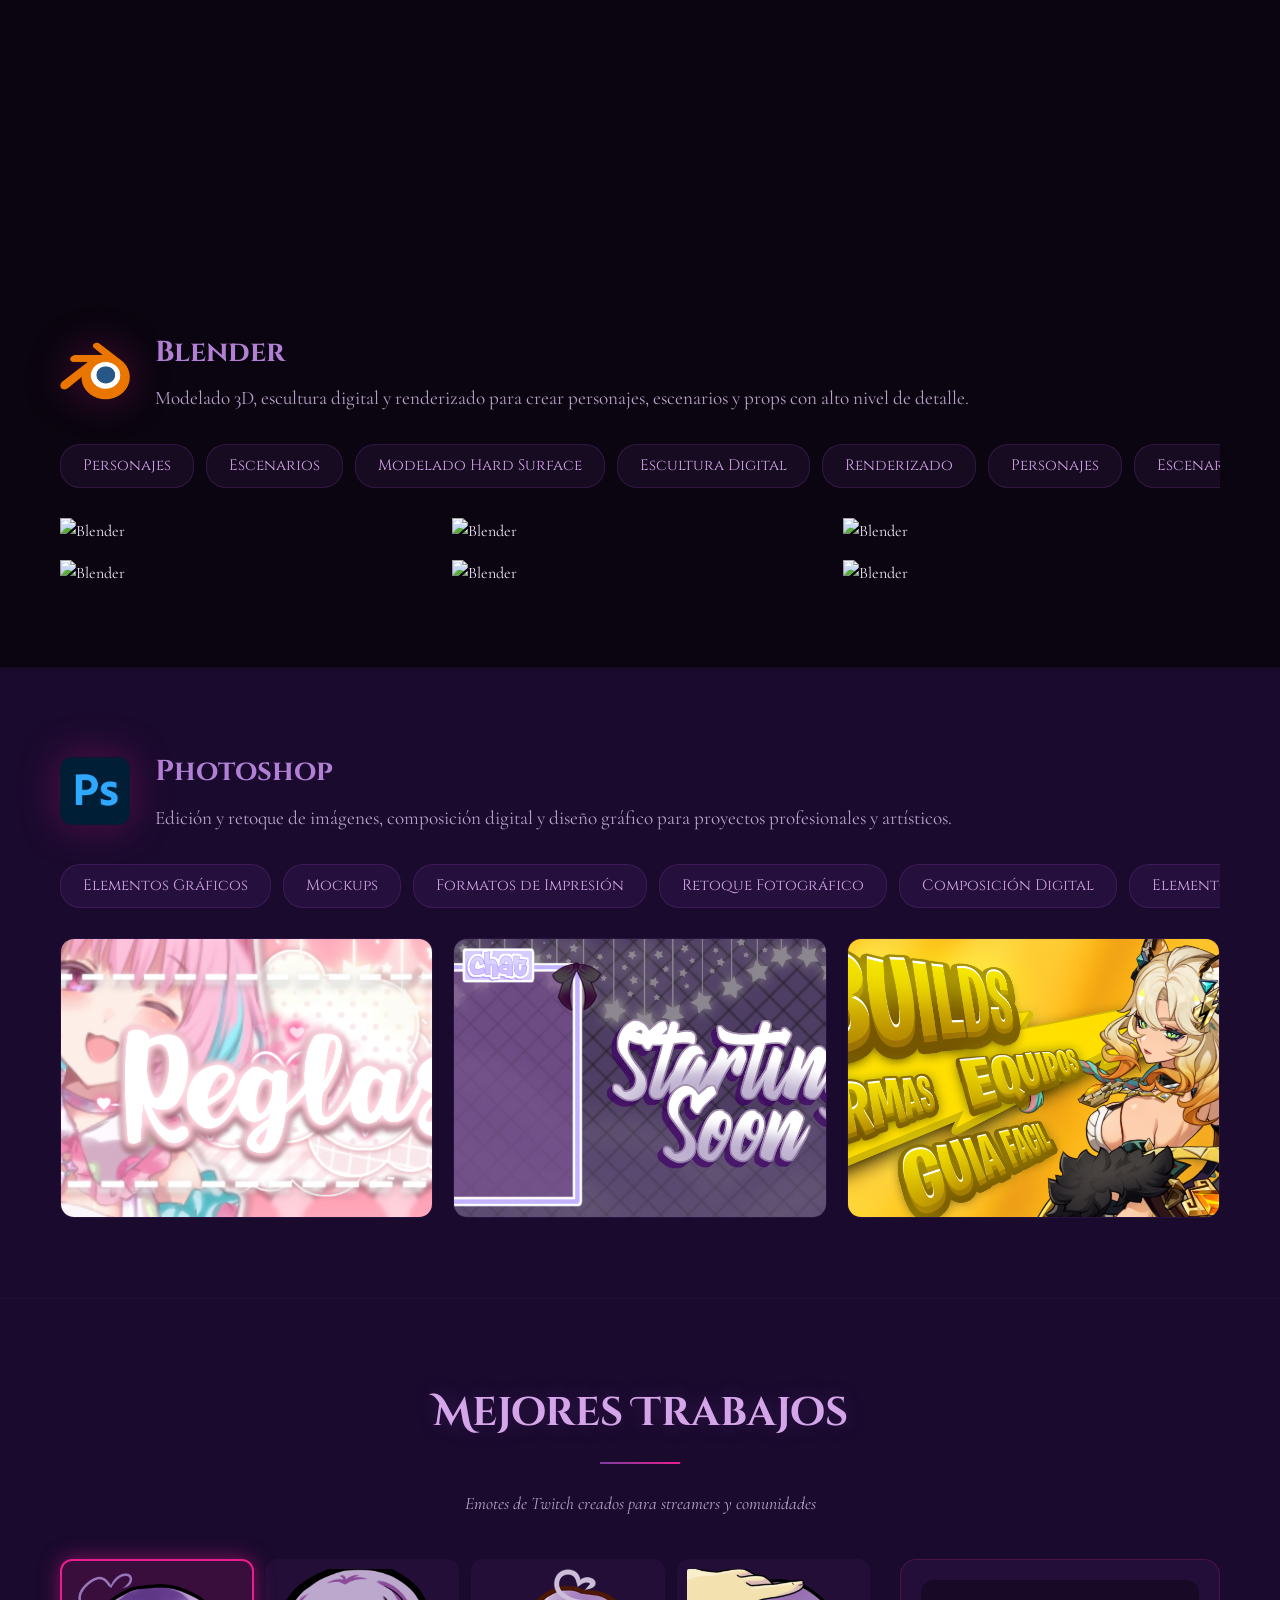
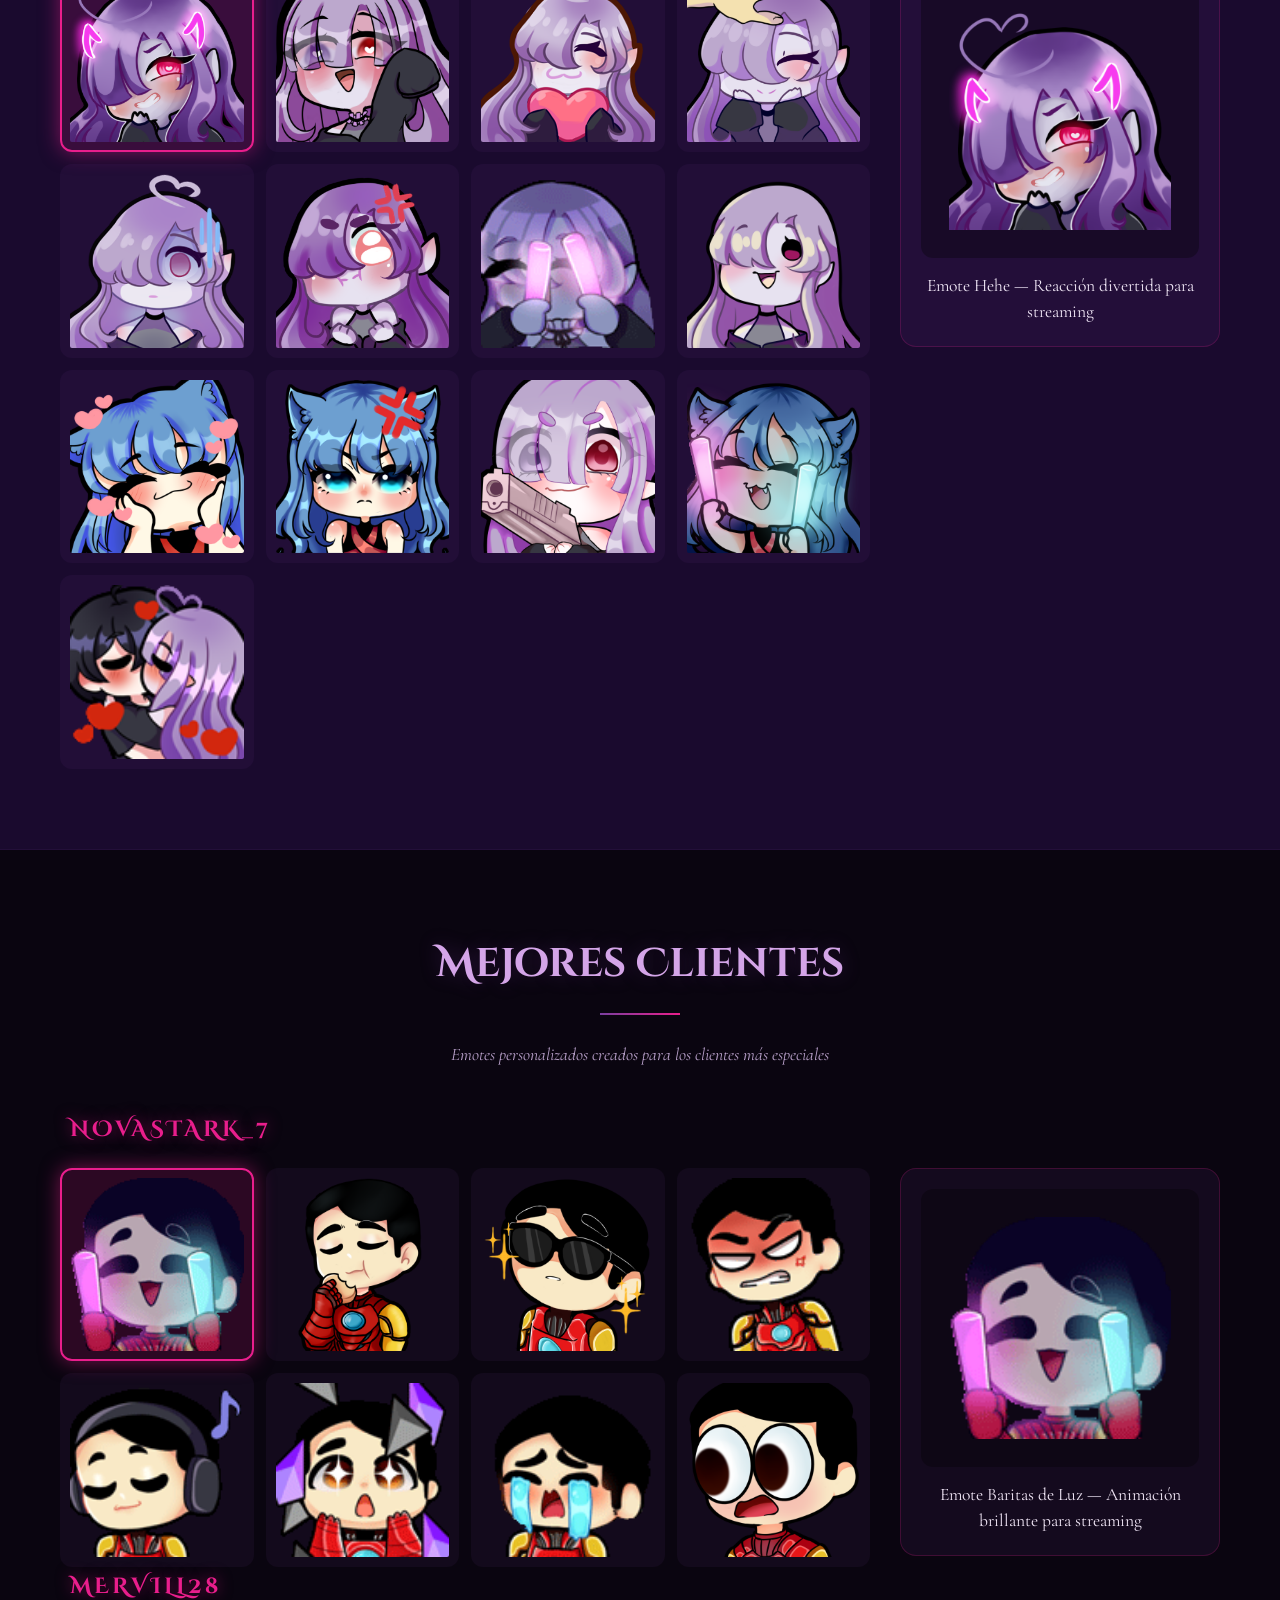
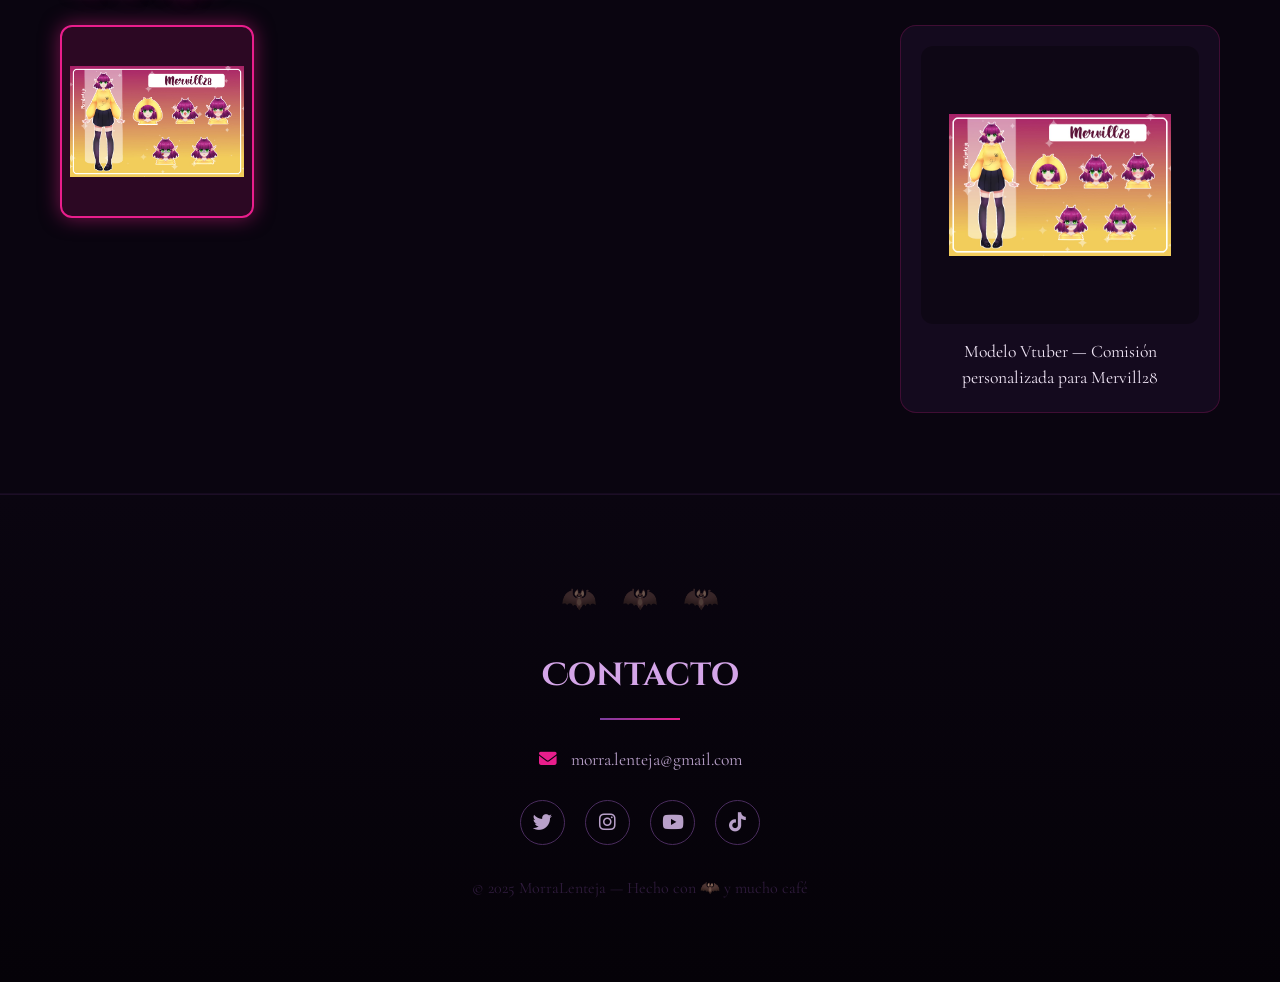
==== commit 391f7224: "Agrega nuevos modelos 3D al grid de Blender" ====
--- a/index.html
+++ b/index.html
@@ -242,10 +242,12 @@
         </div>
       </div>
       <div class="works-grid">
-        <img src="assets/blender/1.jpg" alt="Blender">
-        <img src="assets/blender/2.jpg" alt="Blender">
-        <img src="assets/blender/3.jpg" alt="Blender">
-        <img src="assets/blender/4.jpg" alt="Blender">
+        <img src="assets/blender/1.jpg" alt="Blender" data-caption="Modelado 3D en Blender — Personaje 1">
+        <img src="assets/blender/2.jpg" alt="Blender" data-caption="Modelado 3D en Blender — Personaje 2">
+        <img src="assets/blender/3.jpg" alt="Blender" data-caption="Modelado 3D en Blender — Escenario 1">
+        <img src="assets/blender/4.jpg" alt="Blender" data-caption="Modelado 3D en Blender — Escenario 2">
+        <img src="assets/Blender/PHOTO-2026-07-21-14-48-25.jpg" alt="Blender" data-caption="Modelado 3D en Blender — Escultura digital">
+        <img src="assets/Blender/PHOTO-2026-07-21-14-48-25 2.jpg" alt="Blender" data-caption="Modelado 3D en Blender — Renderizado final">
       </div>
     </div>
   </section>
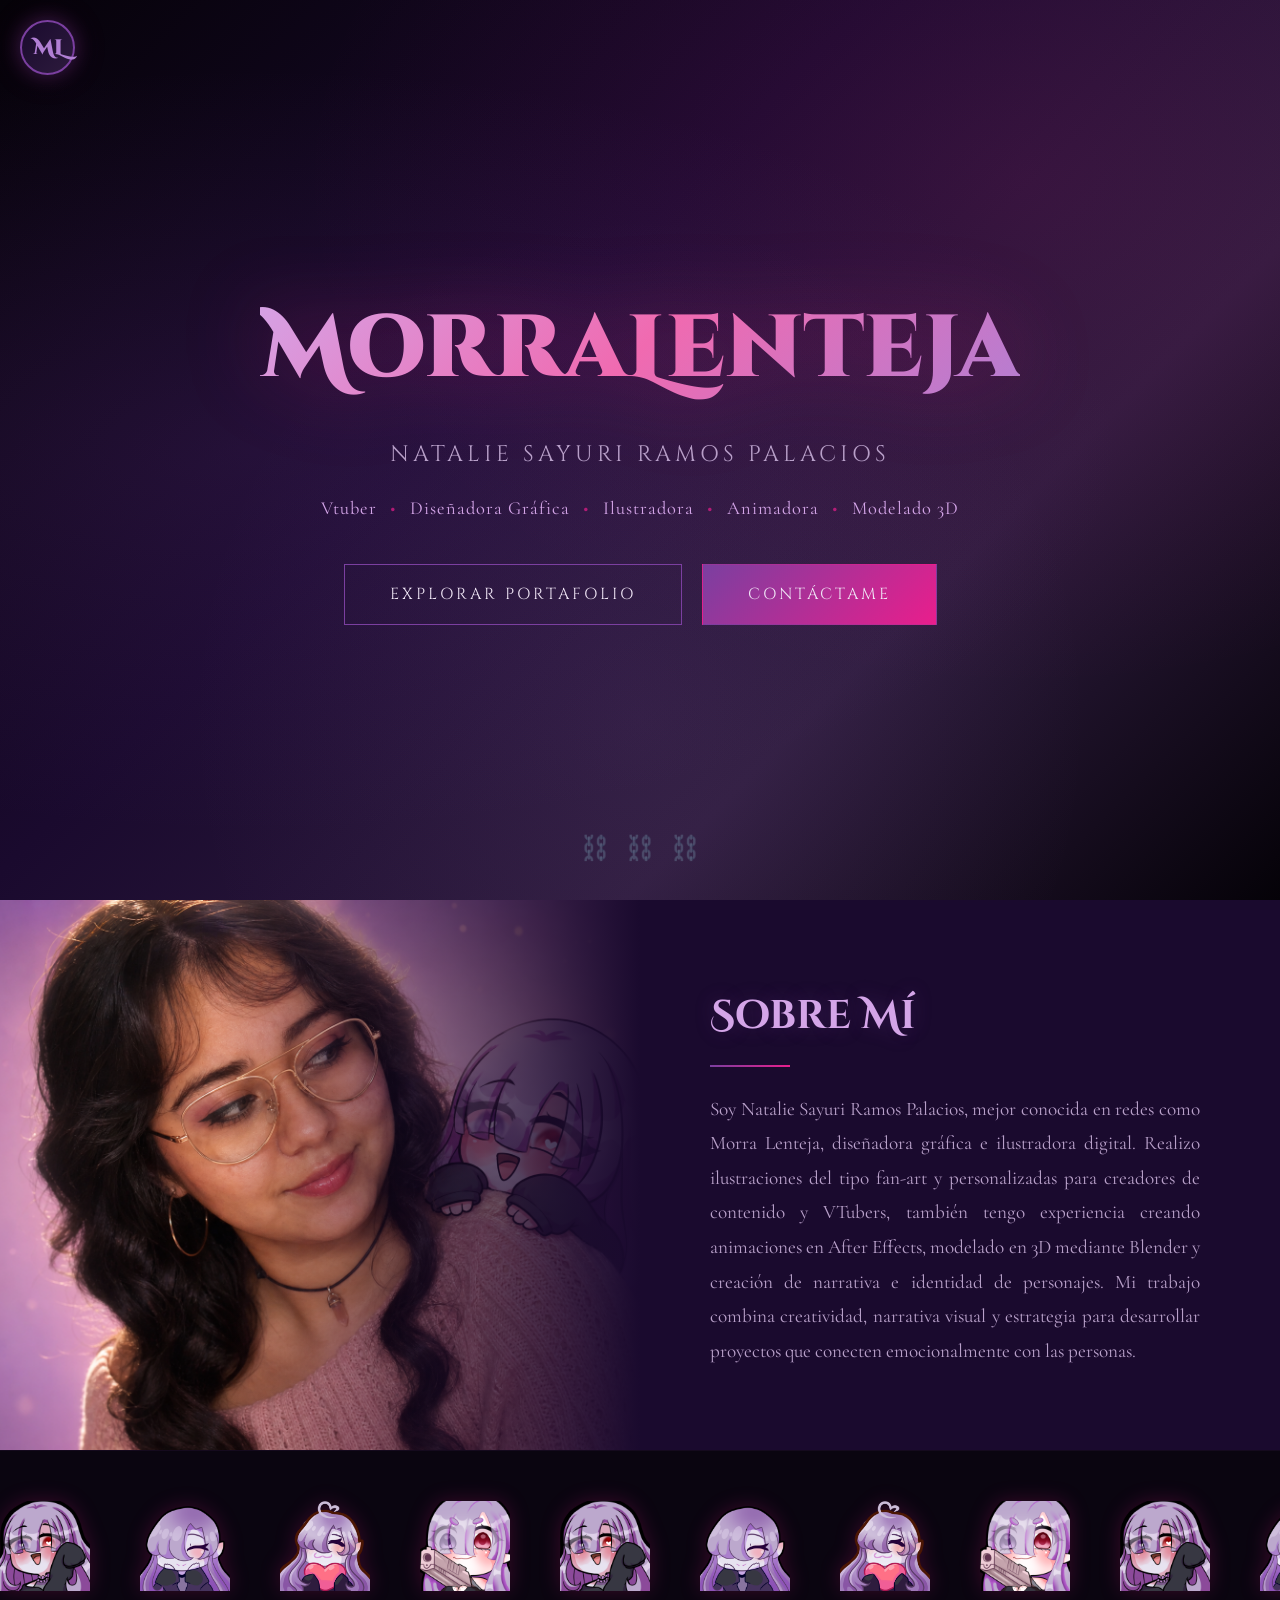
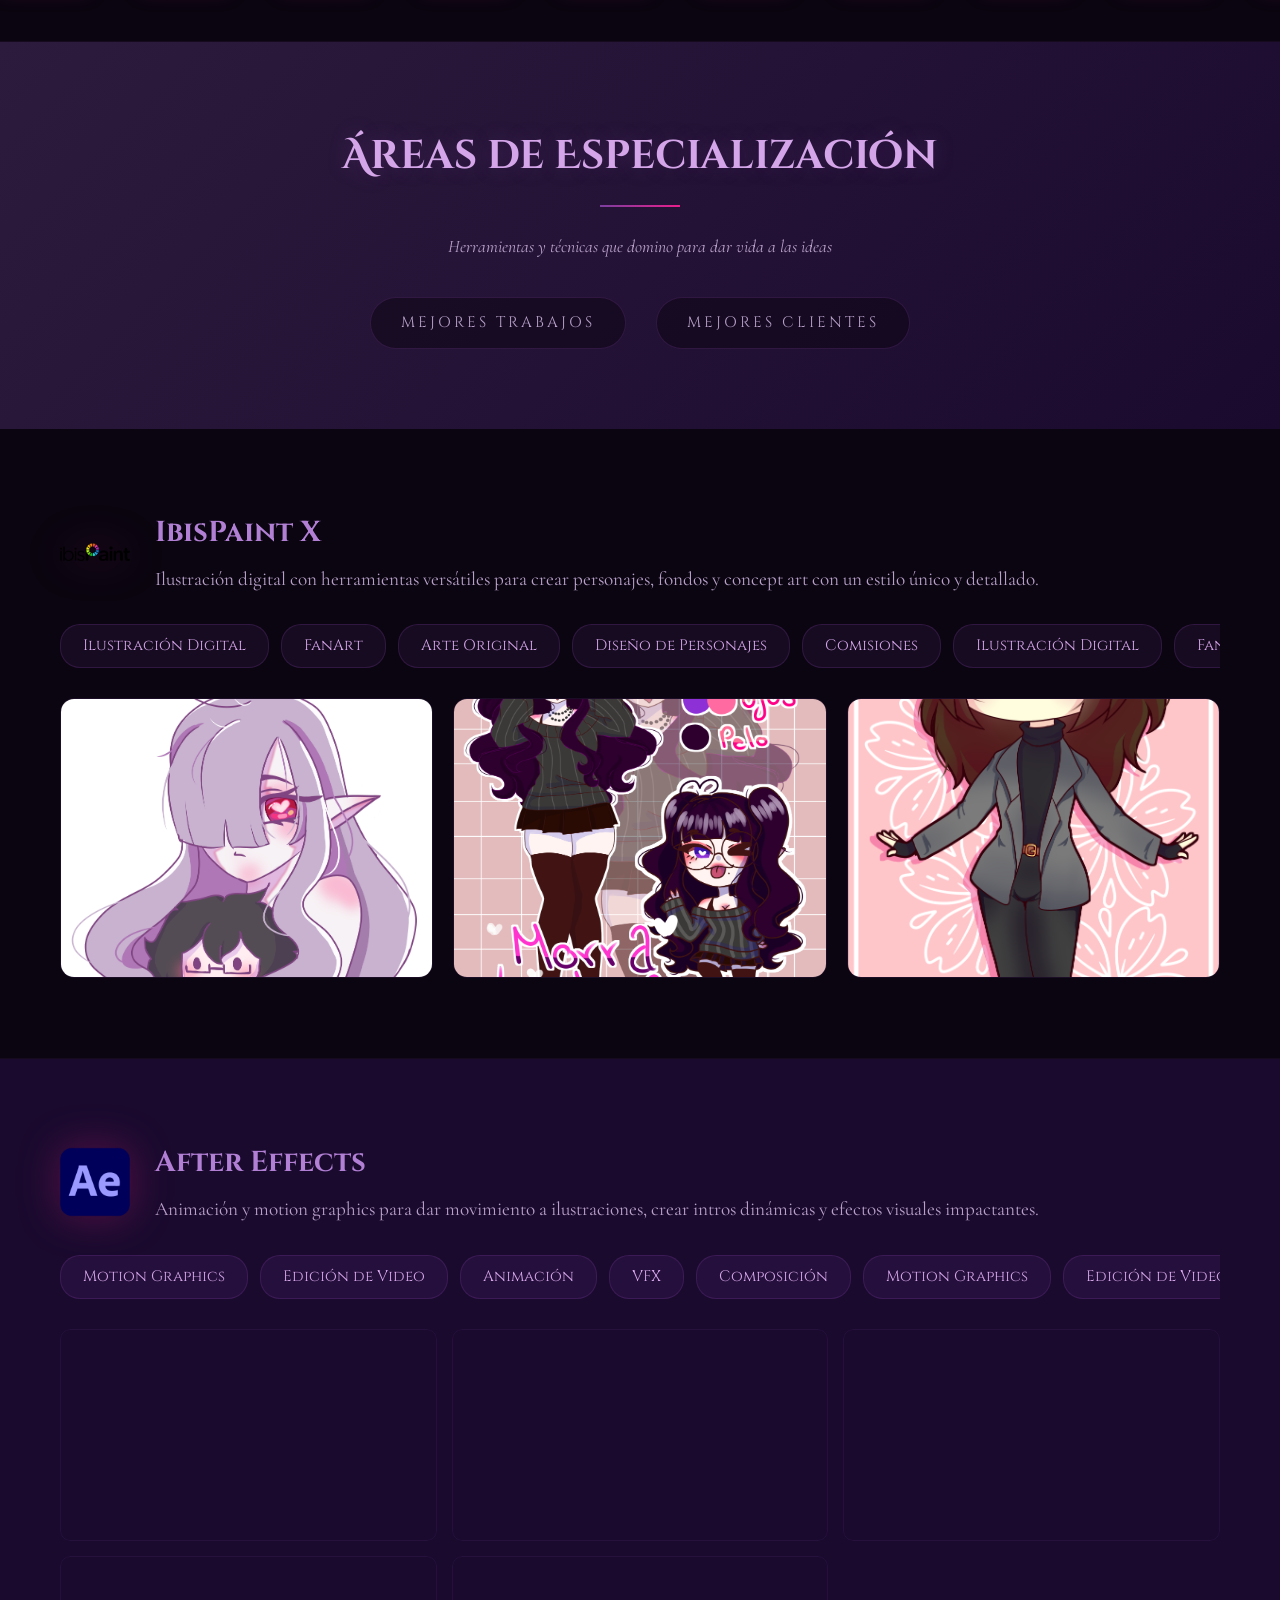
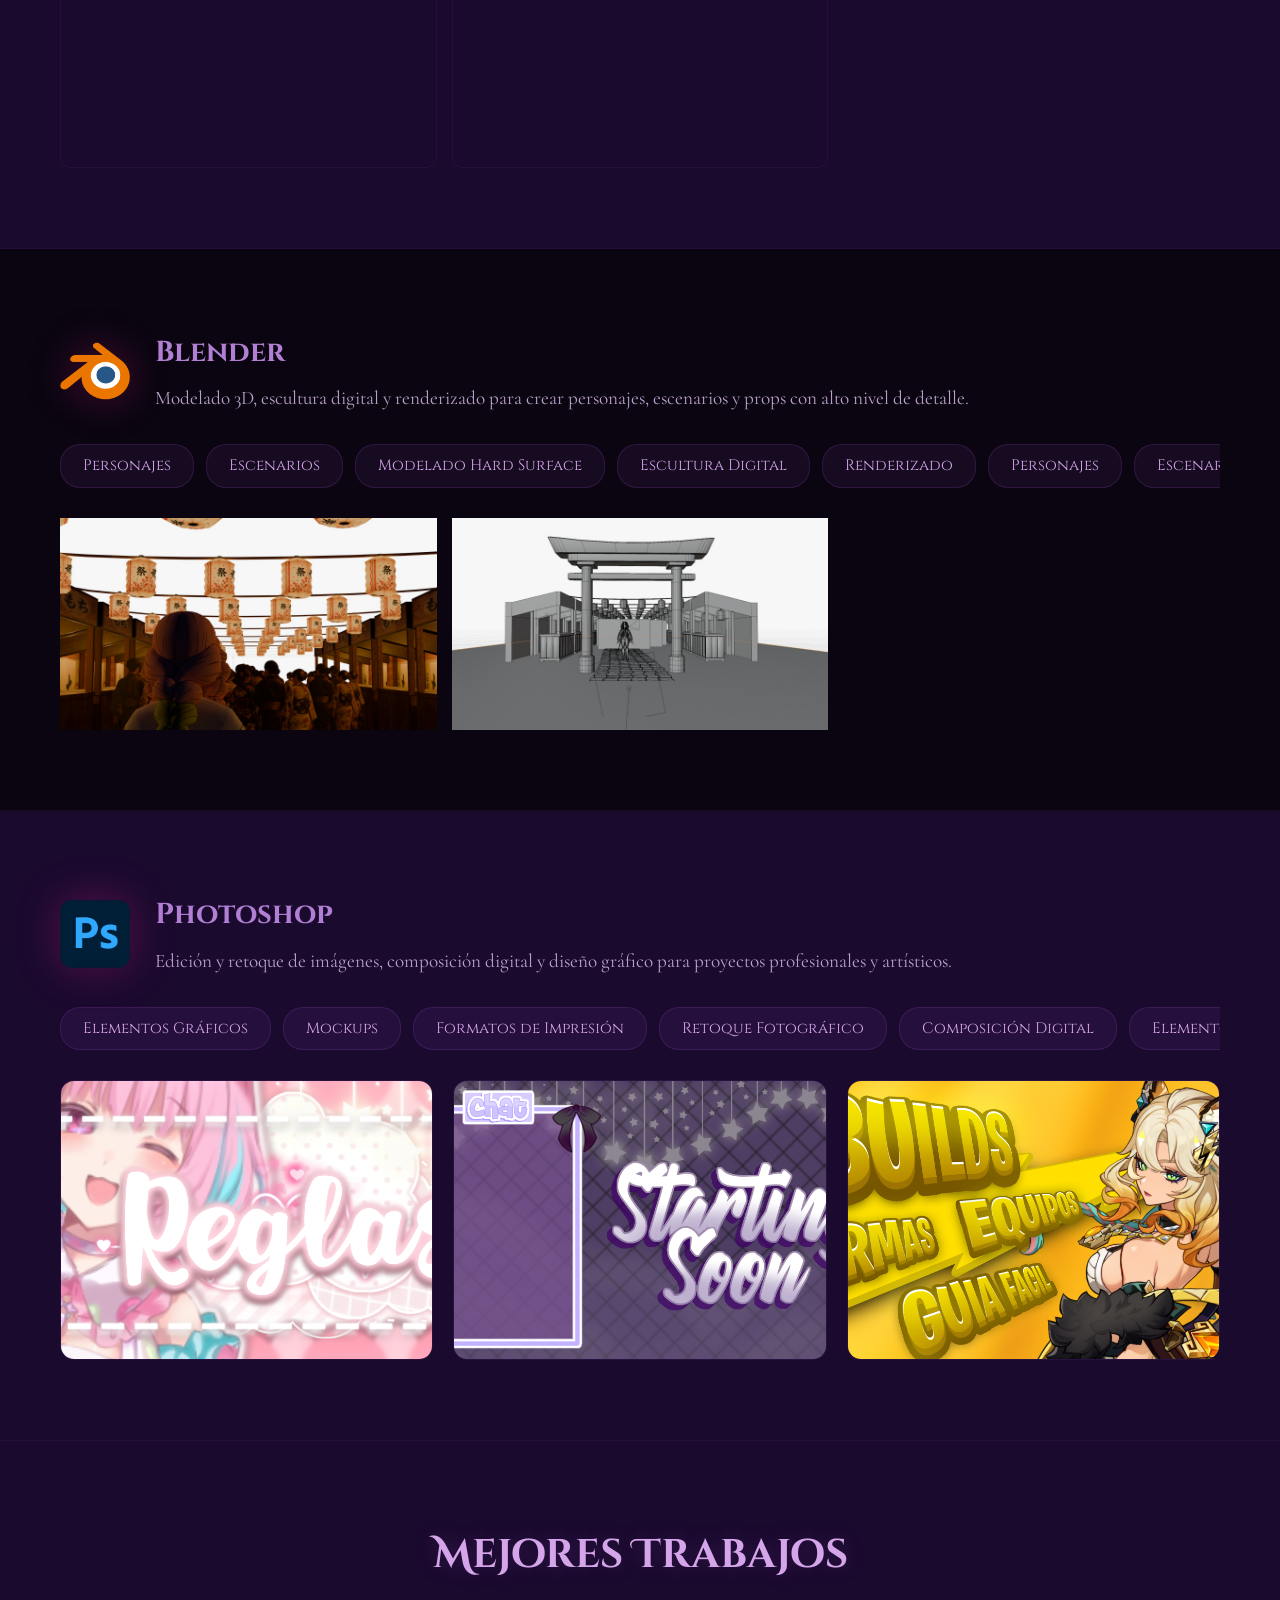
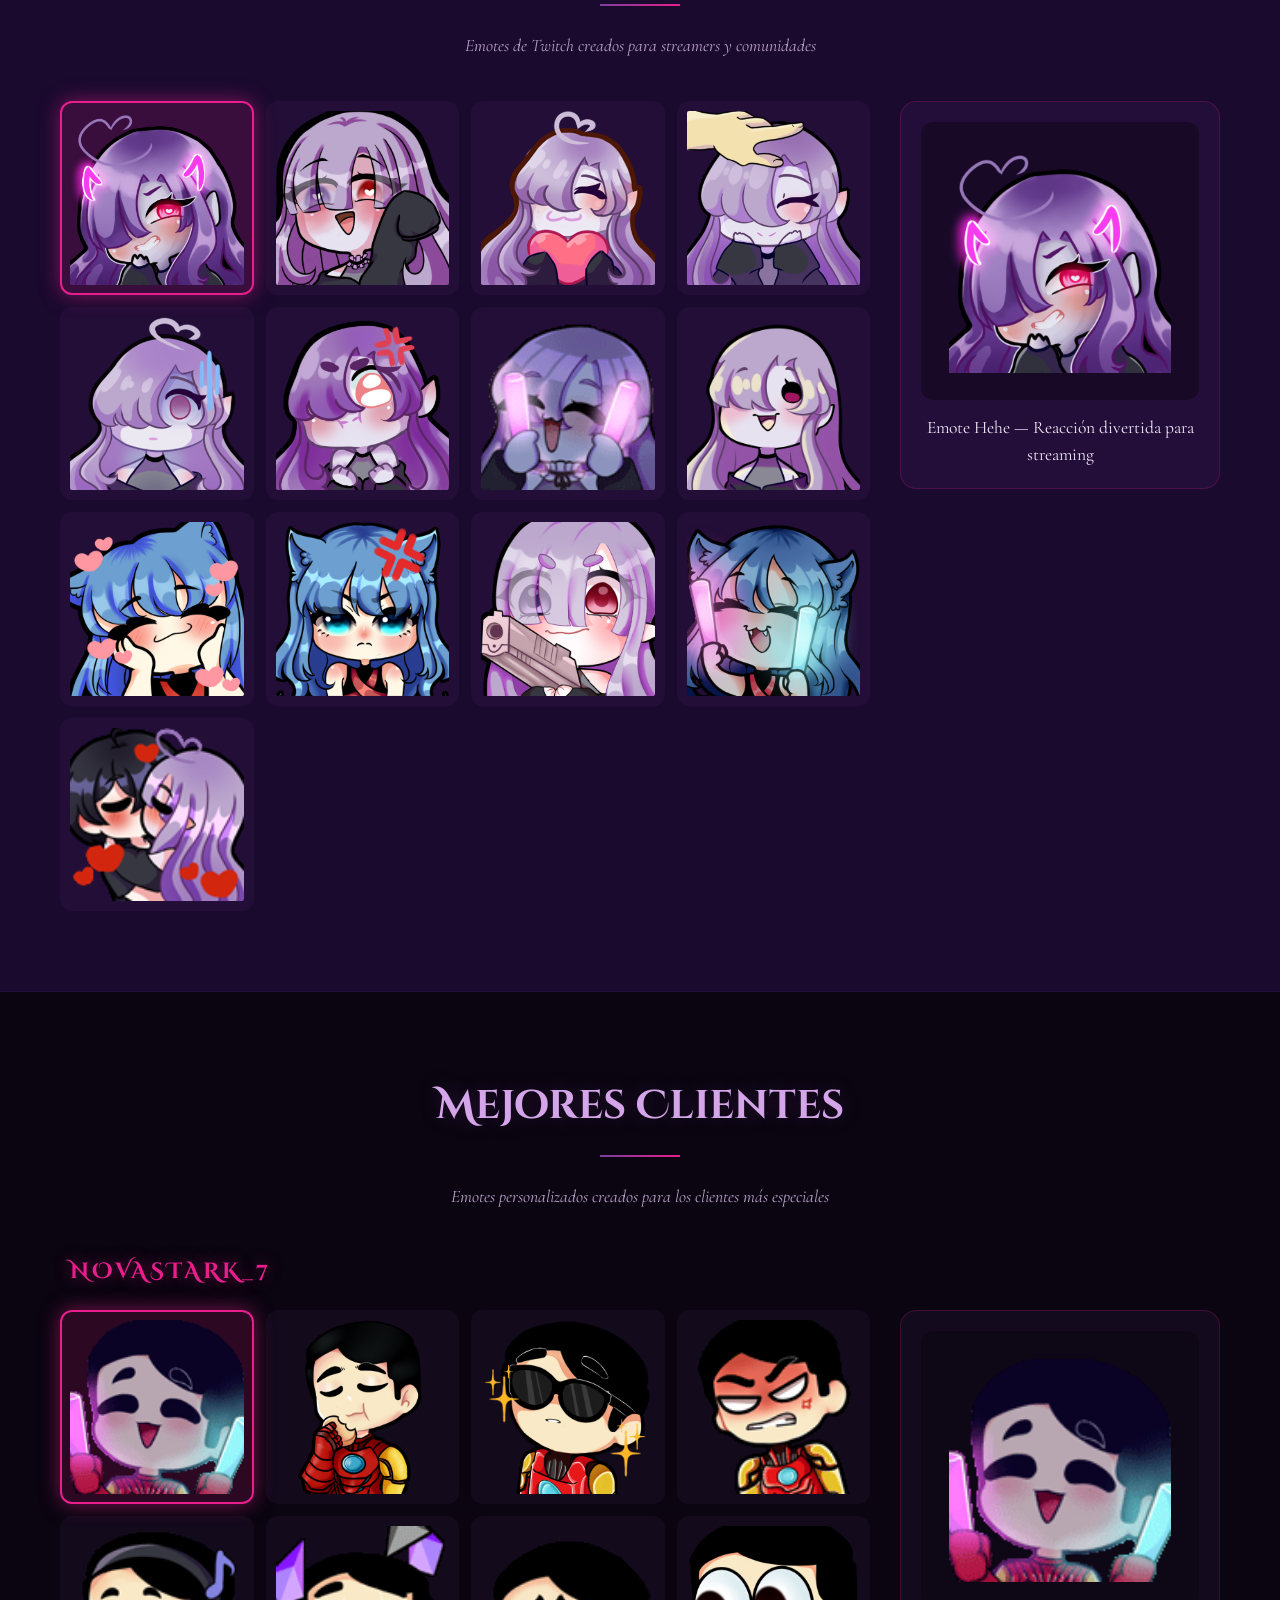
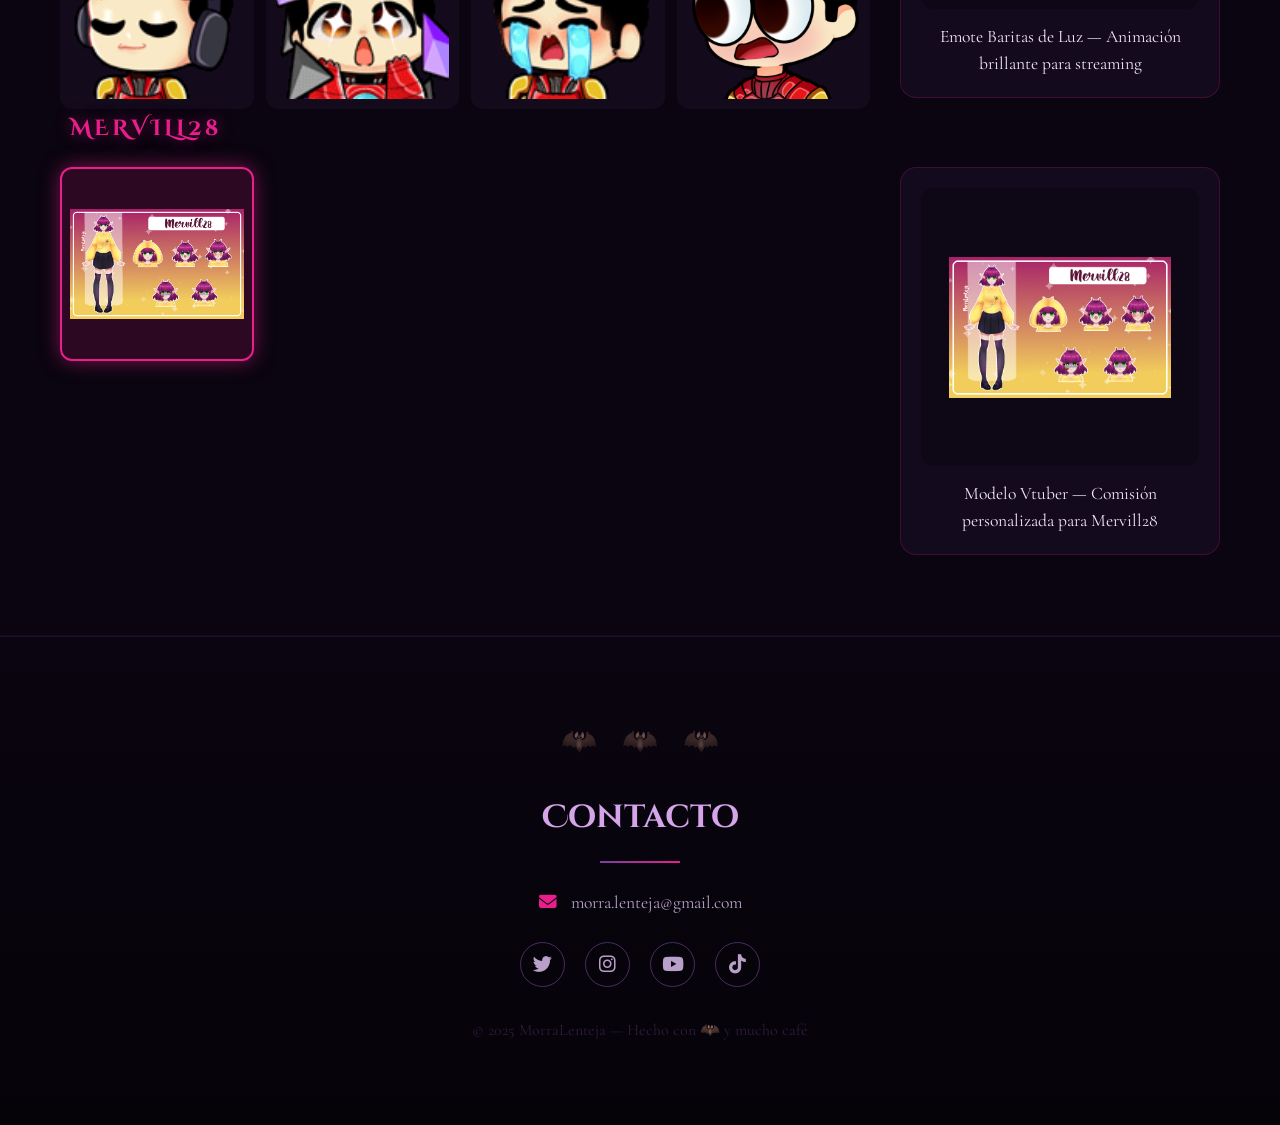
==== commit 518ddfad: "Actualiza galería Blender con imágenes existentes" ====
--- a/index.html
+++ b/index.html
@@ -242,10 +242,6 @@
         </div>
       </div>
       <div class="works-grid">
-        <img src="assets/blender/1.jpg" alt="Blender" data-caption="Modelado 3D en Blender — Personaje 1">
-        <img src="assets/blender/2.jpg" alt="Blender" data-caption="Modelado 3D en Blender — Personaje 2">
-        <img src="assets/blender/3.jpg" alt="Blender" data-caption="Modelado 3D en Blender — Escenario 1">
-        <img src="assets/blender/4.jpg" alt="Blender" data-caption="Modelado 3D en Blender — Escenario 2">
         <img src="assets/Blender/PHOTO-2026-07-21-14-48-25.jpg" alt="Blender" data-caption="Modelado 3D en Blender — Escultura digital">
         <img src="assets/Blender/PHOTO-2026-07-21-14-48-25 2.jpg" alt="Blender" data-caption="Modelado 3D en Blender — Renderizado final">
       </div>
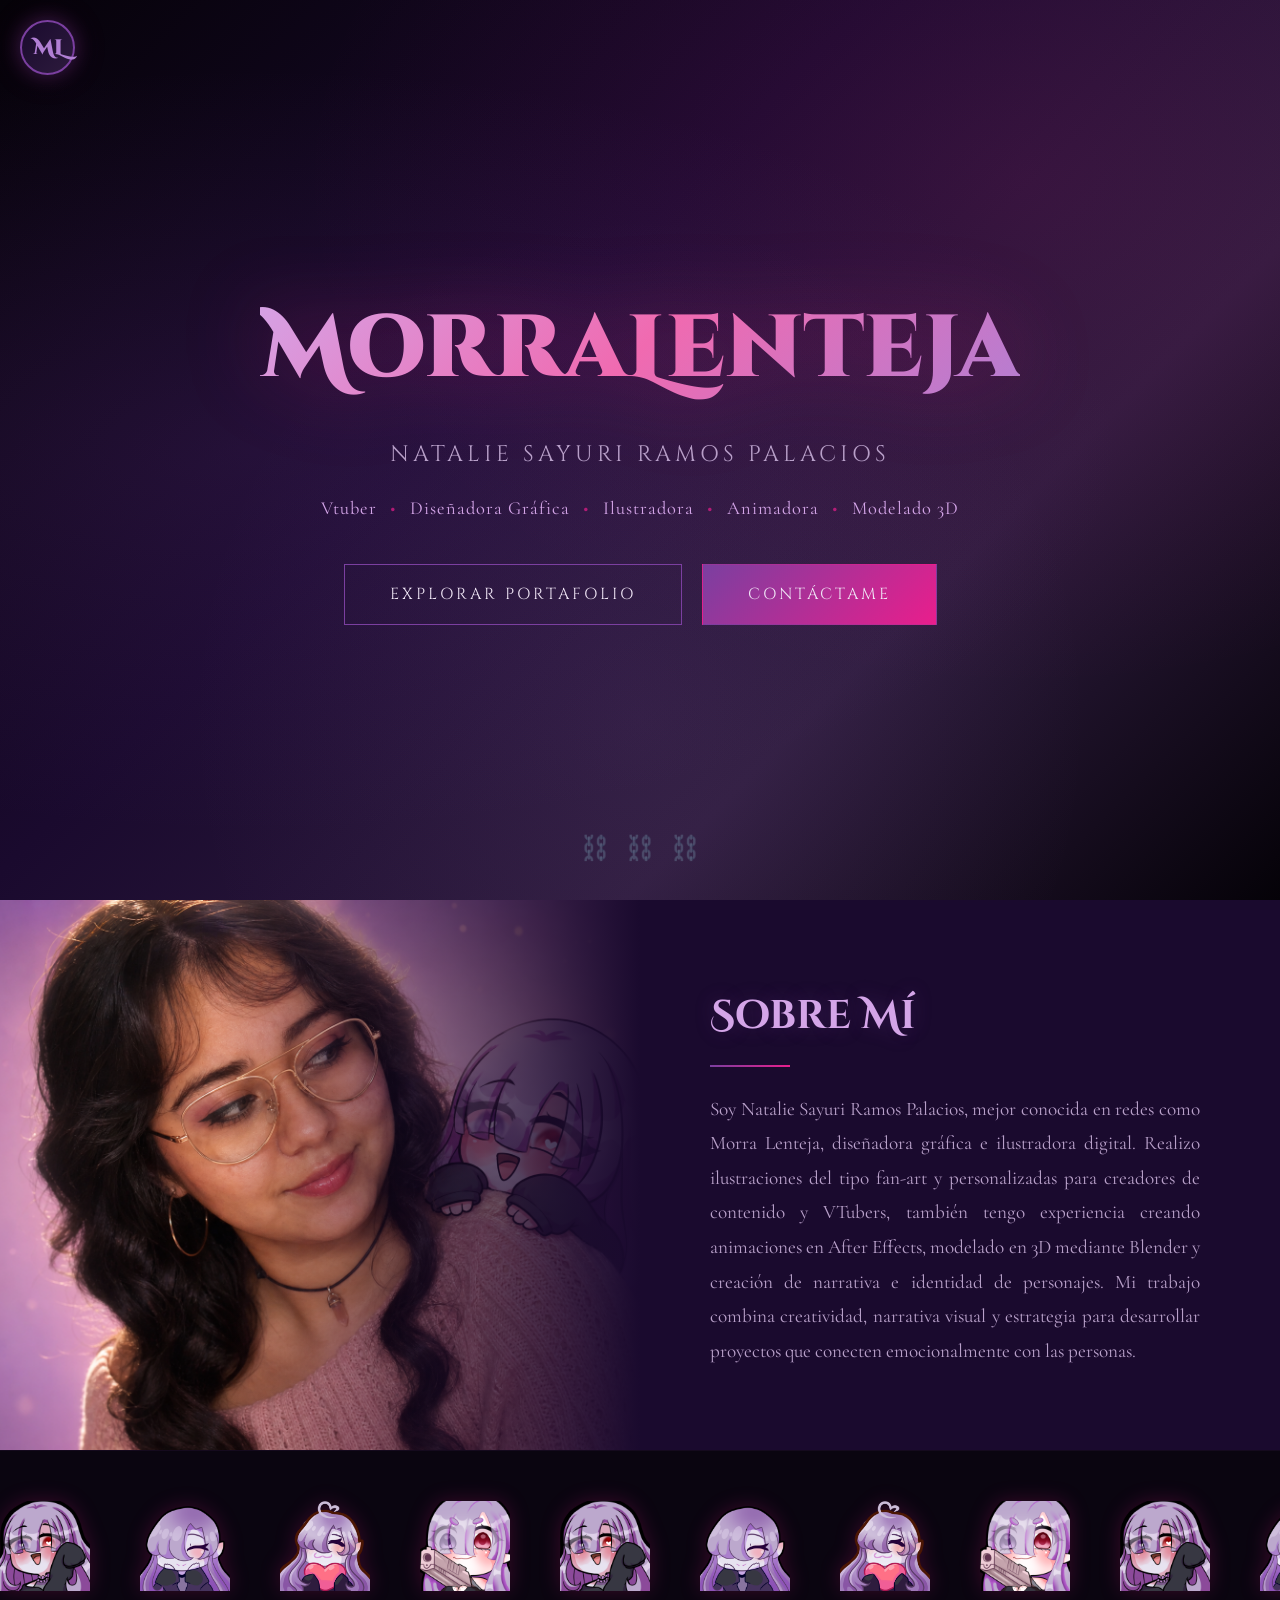
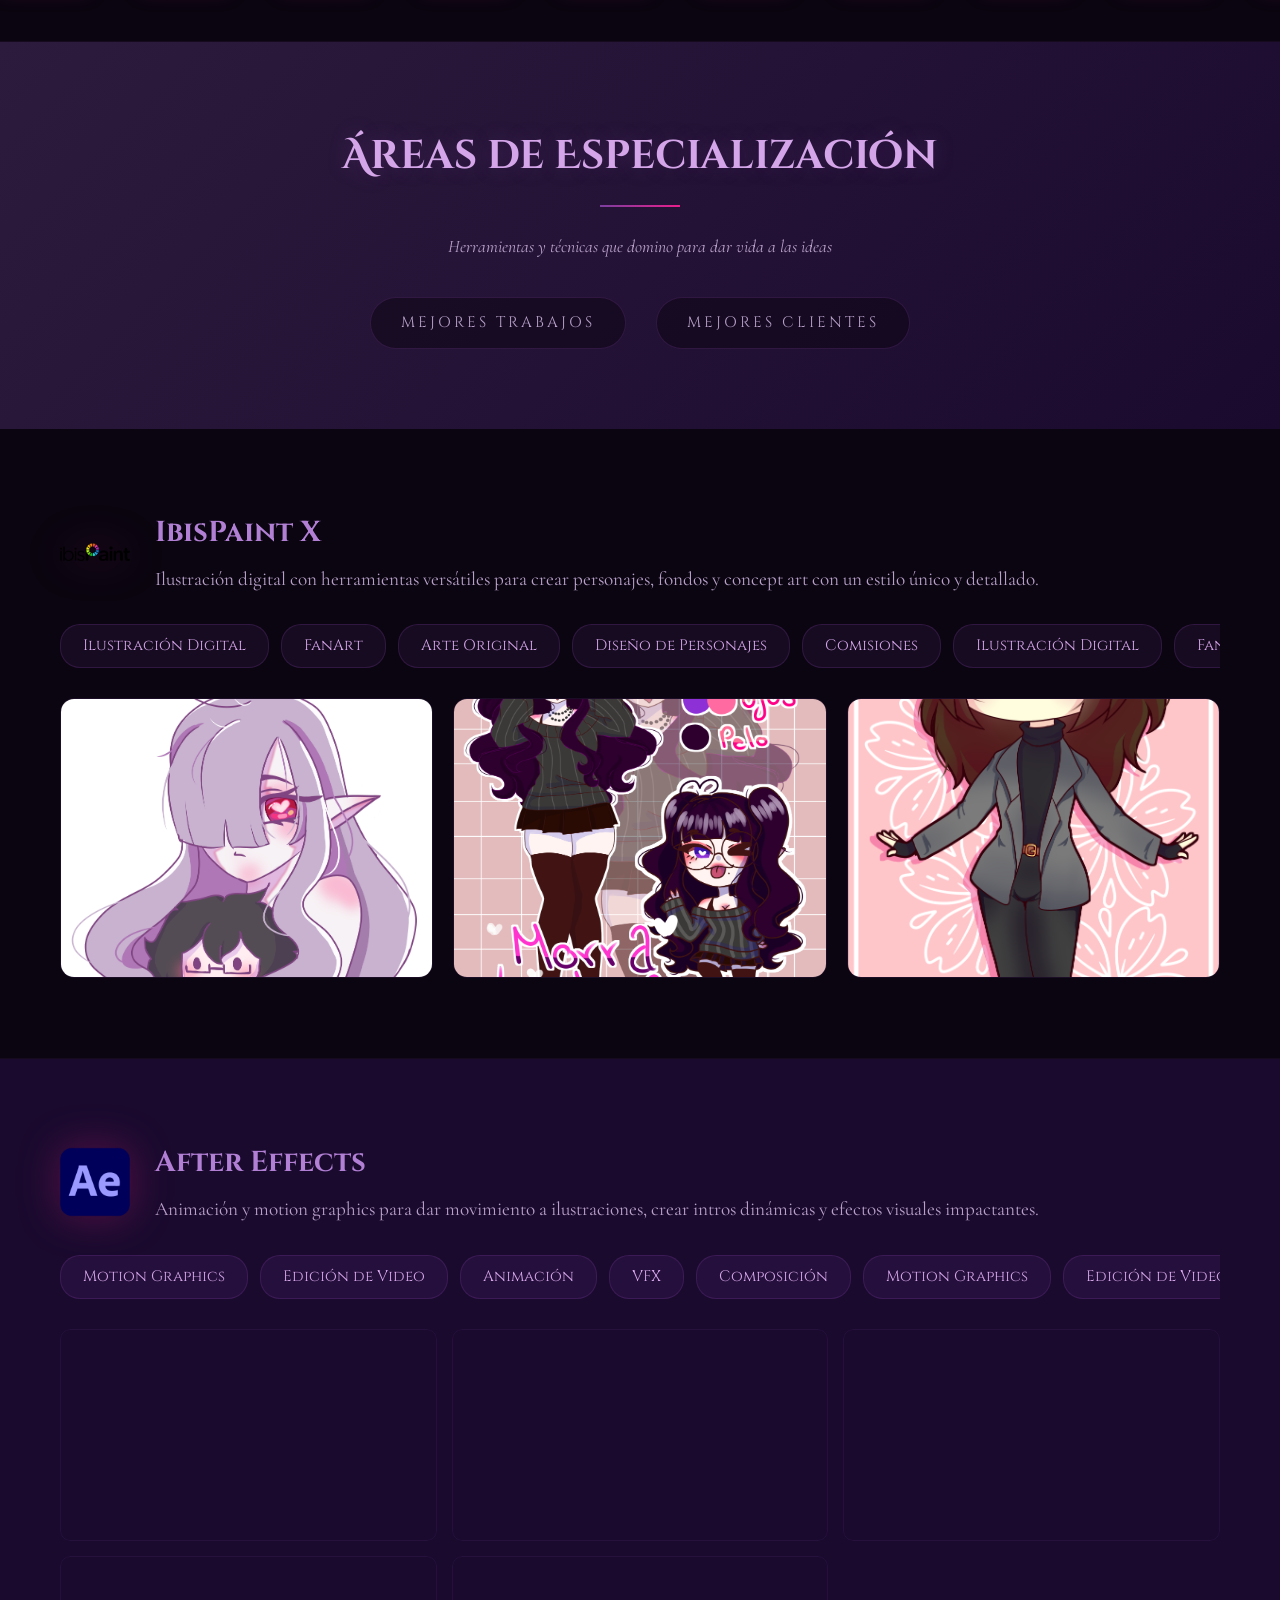
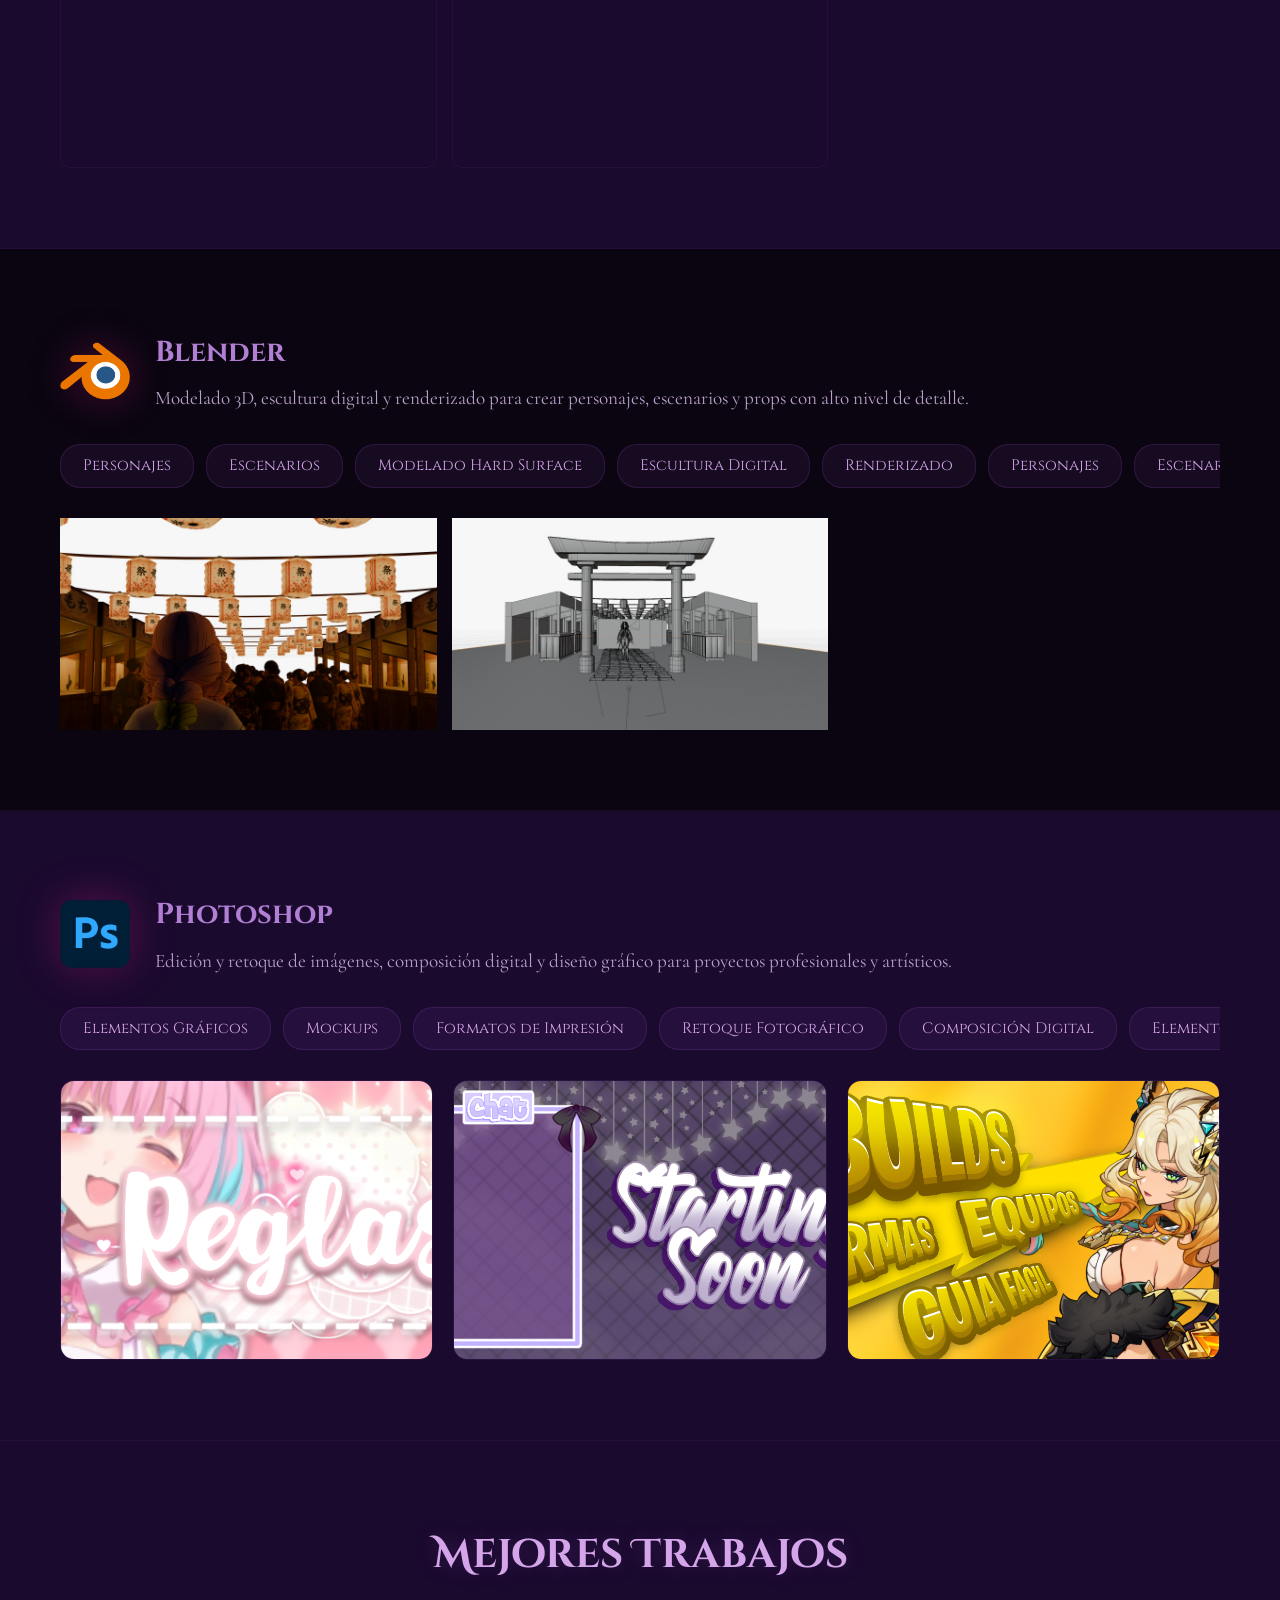
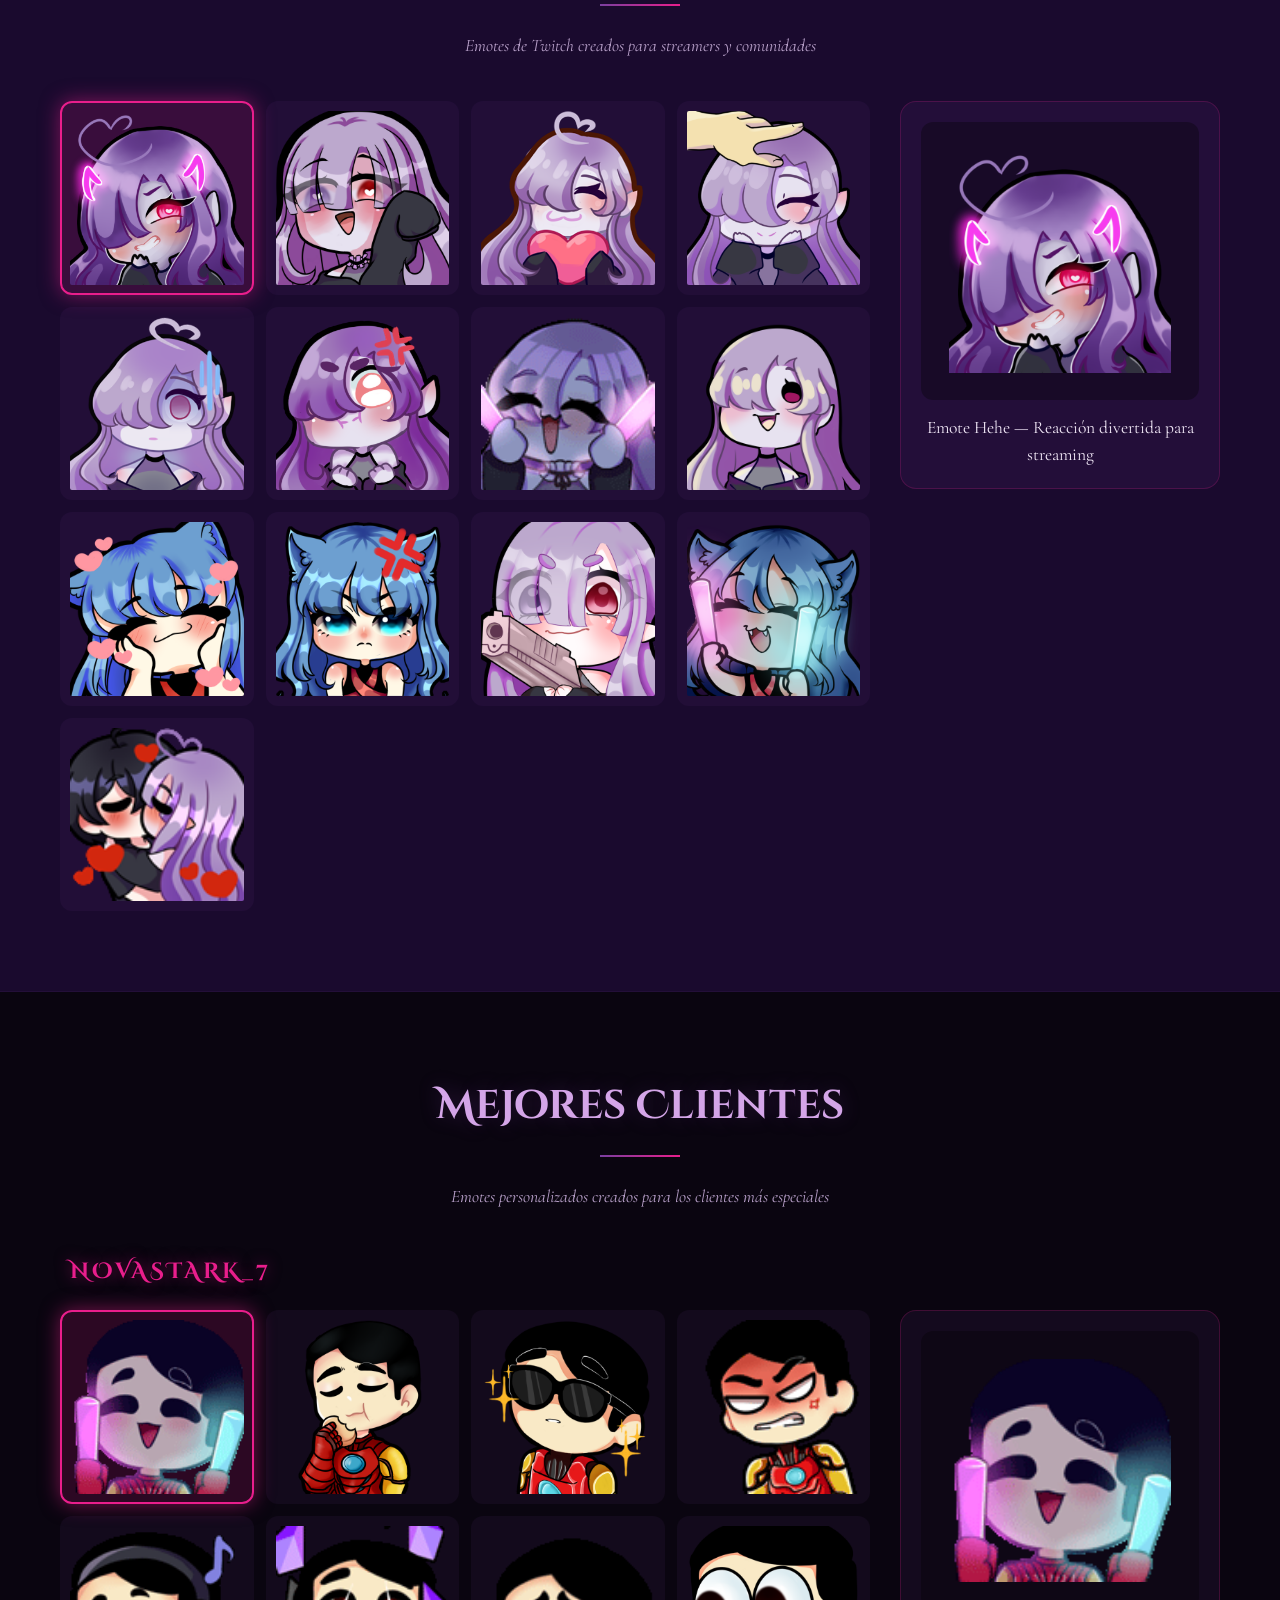
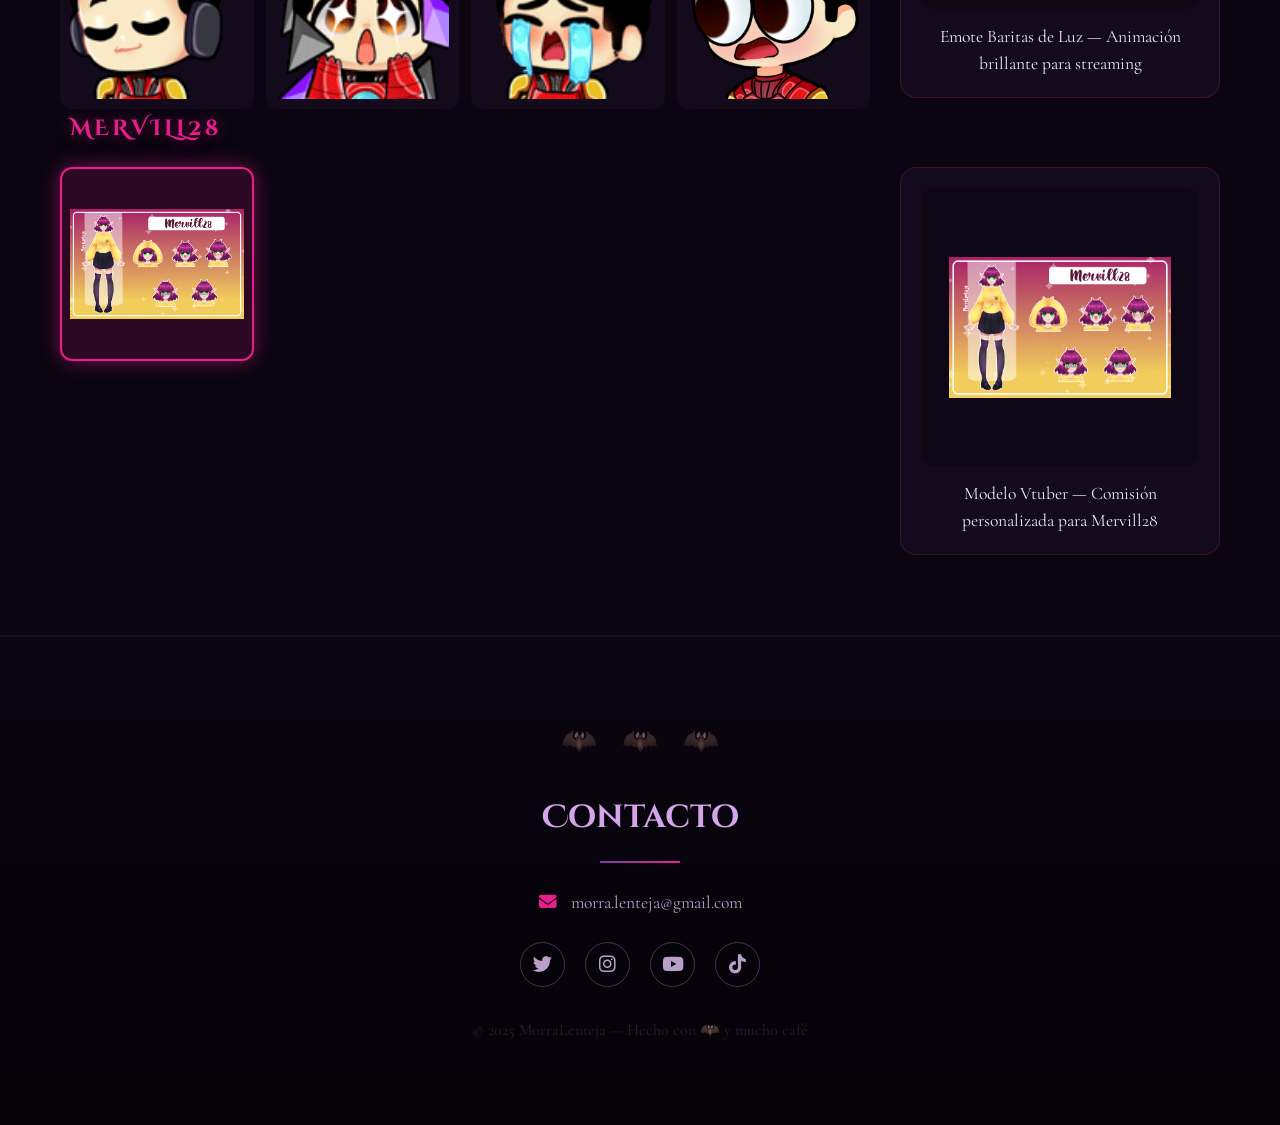
==== commit 9ddab9ff: "Intercambia leyendas de imágenes Blender" ====
--- a/index.html
+++ b/index.html
@@ -242,8 +242,8 @@
         </div>
       </div>
       <div class="works-grid">
-        <img src="assets/Blender/PHOTO-2026-07-21-14-48-25.jpg" alt="Blender" data-caption="Modelado 3D en Blender — Escultura digital">
-        <img src="assets/Blender/PHOTO-2026-07-21-14-48-25 2.jpg" alt="Blender" data-caption="Modelado 3D en Blender — Renderizado final">
+        <img src="assets/Blender/PHOTO-2026-07-21-14-48-25.jpg" alt="Blender" data-caption="Modelado 3D en Blender — Renderizado final">
+        <img src="assets/Blender/PHOTO-2026-07-21-14-48-25 2.jpg" alt="Blender" data-caption="Modelado 3D en Blender — Escultura digital">
       </div>
     </div>
   </section>
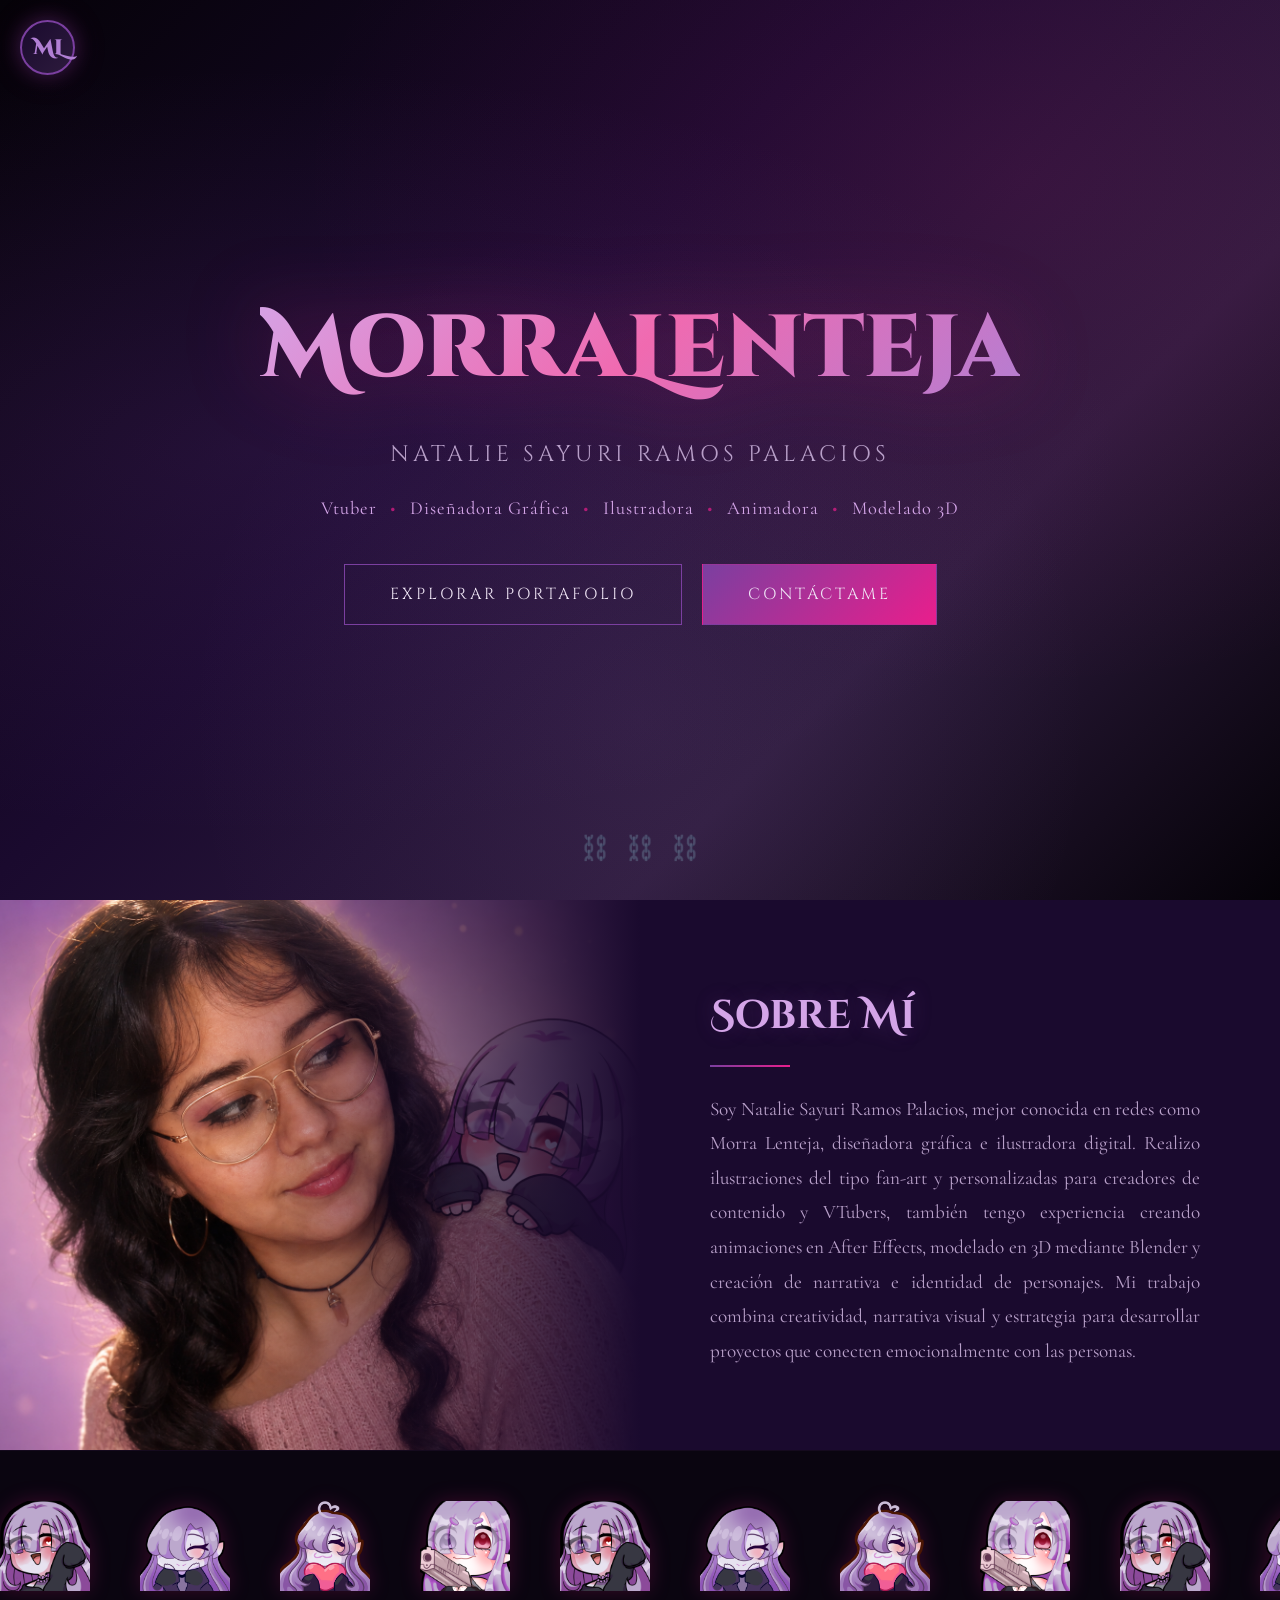
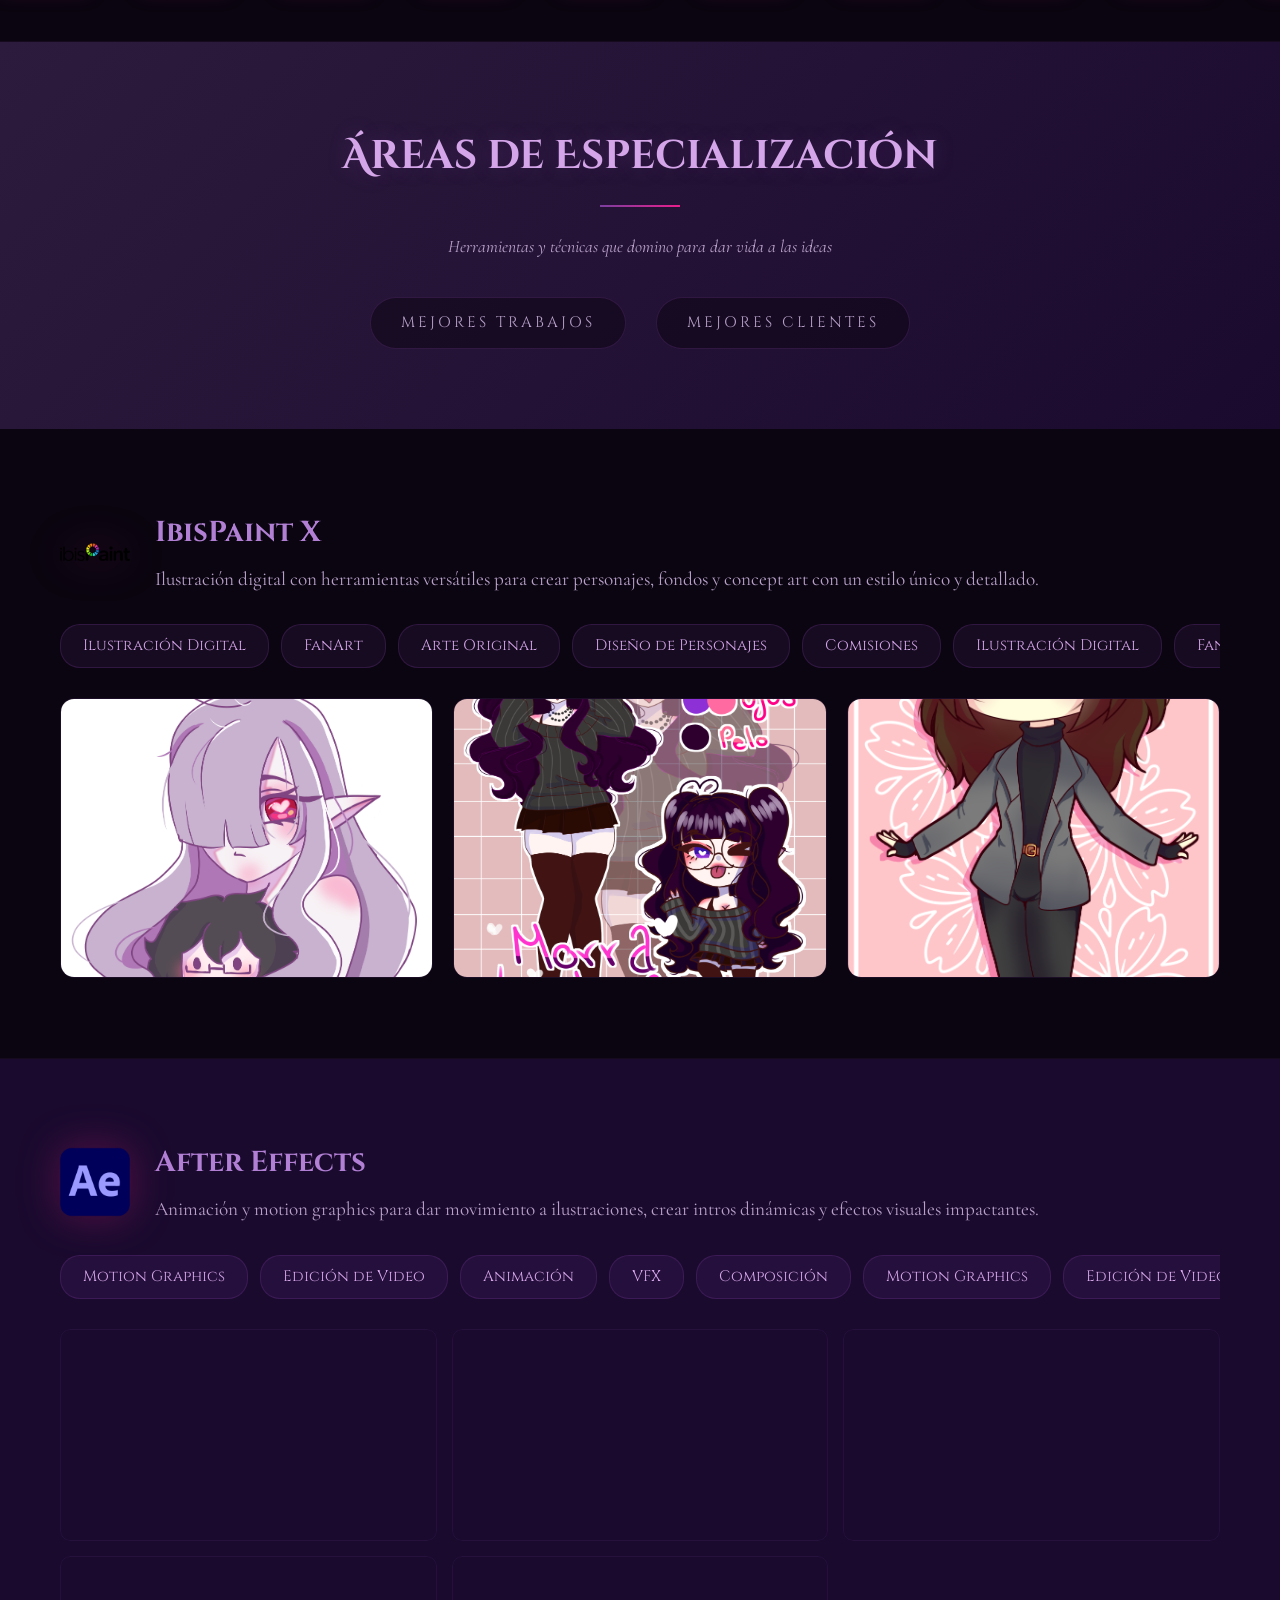
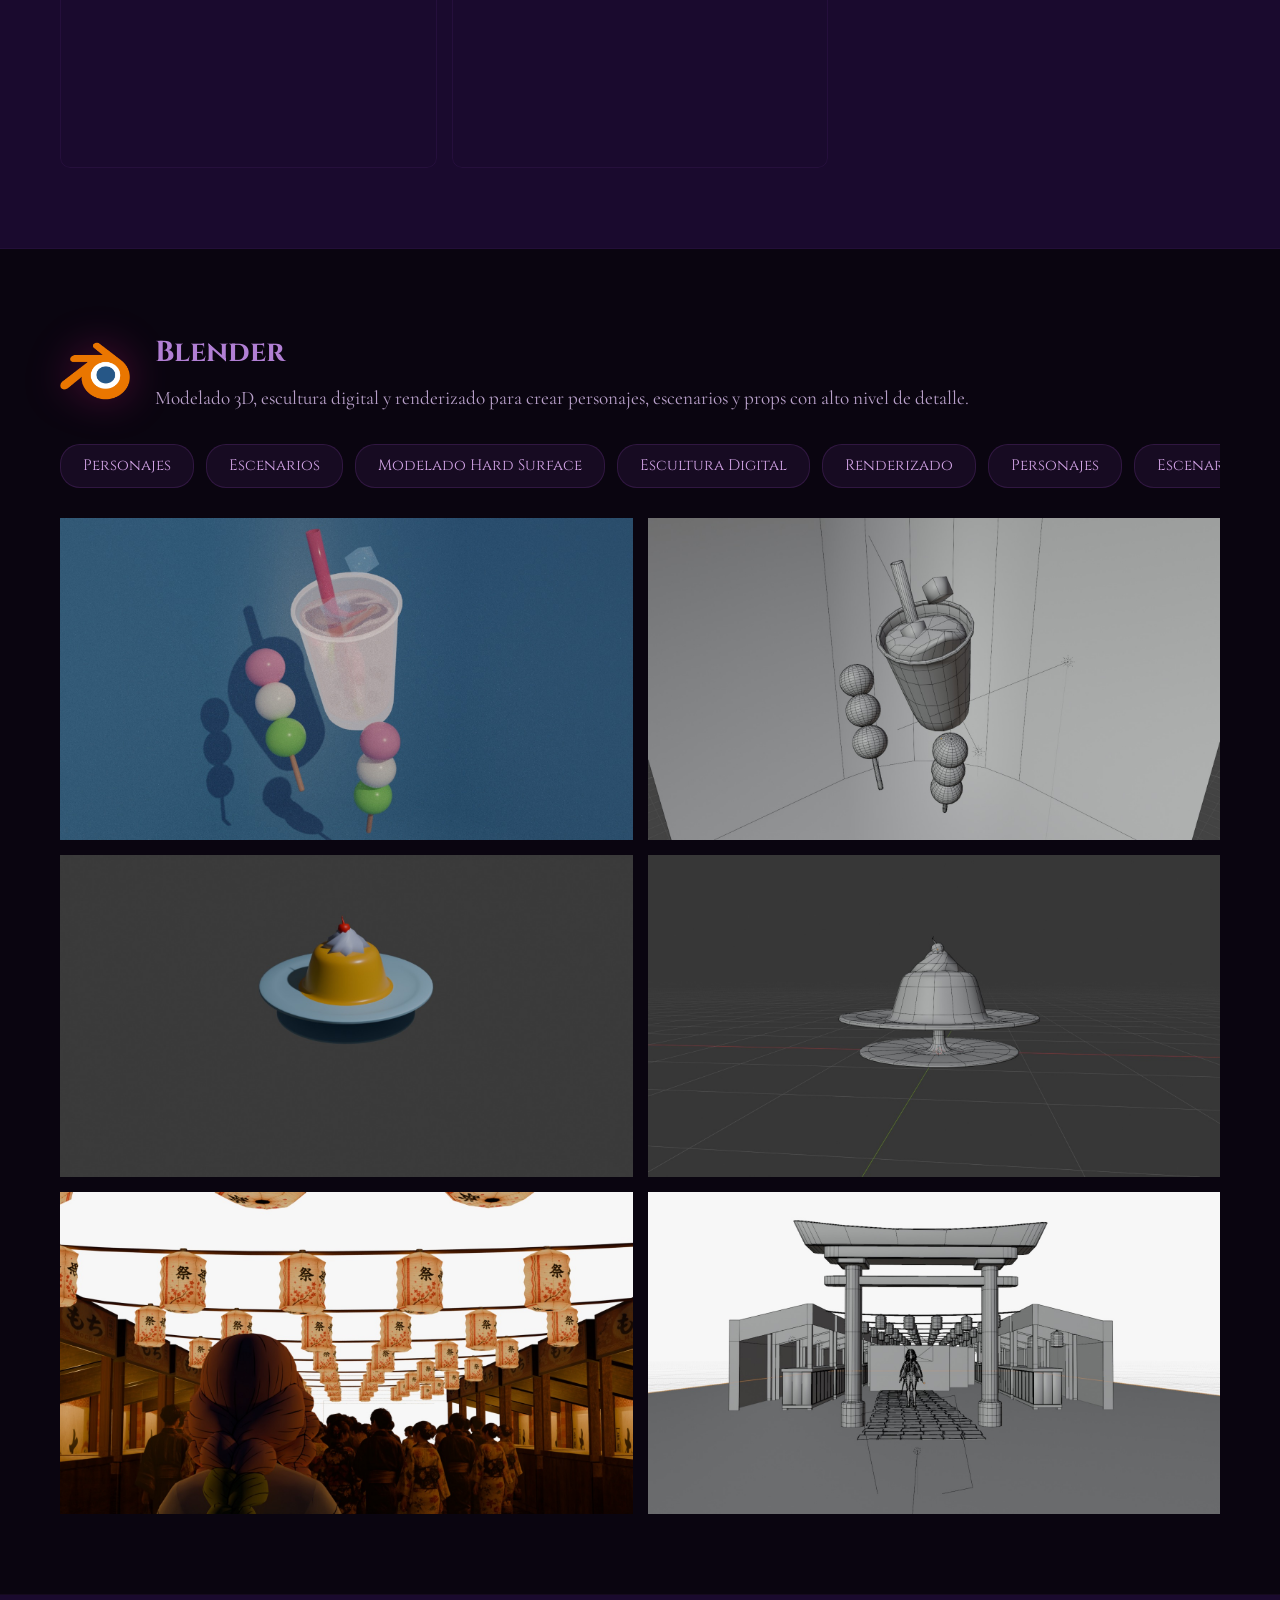
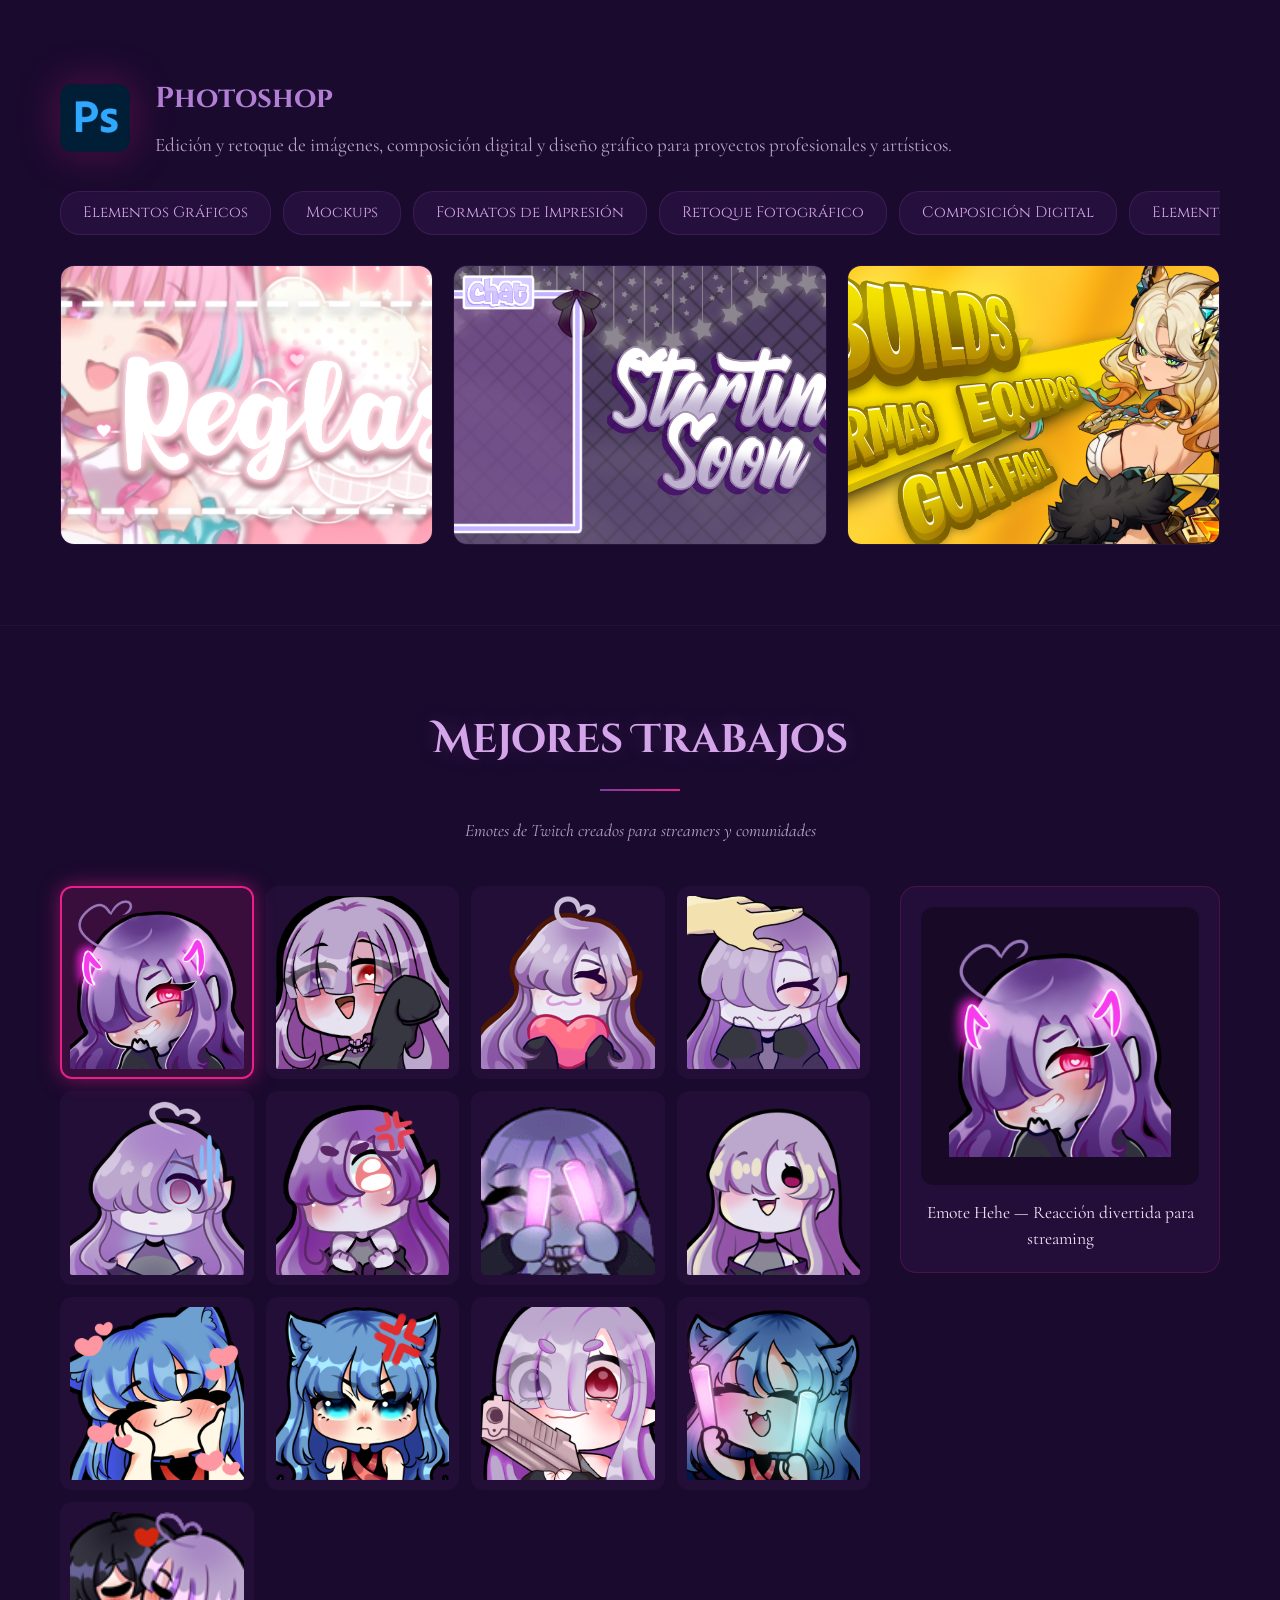
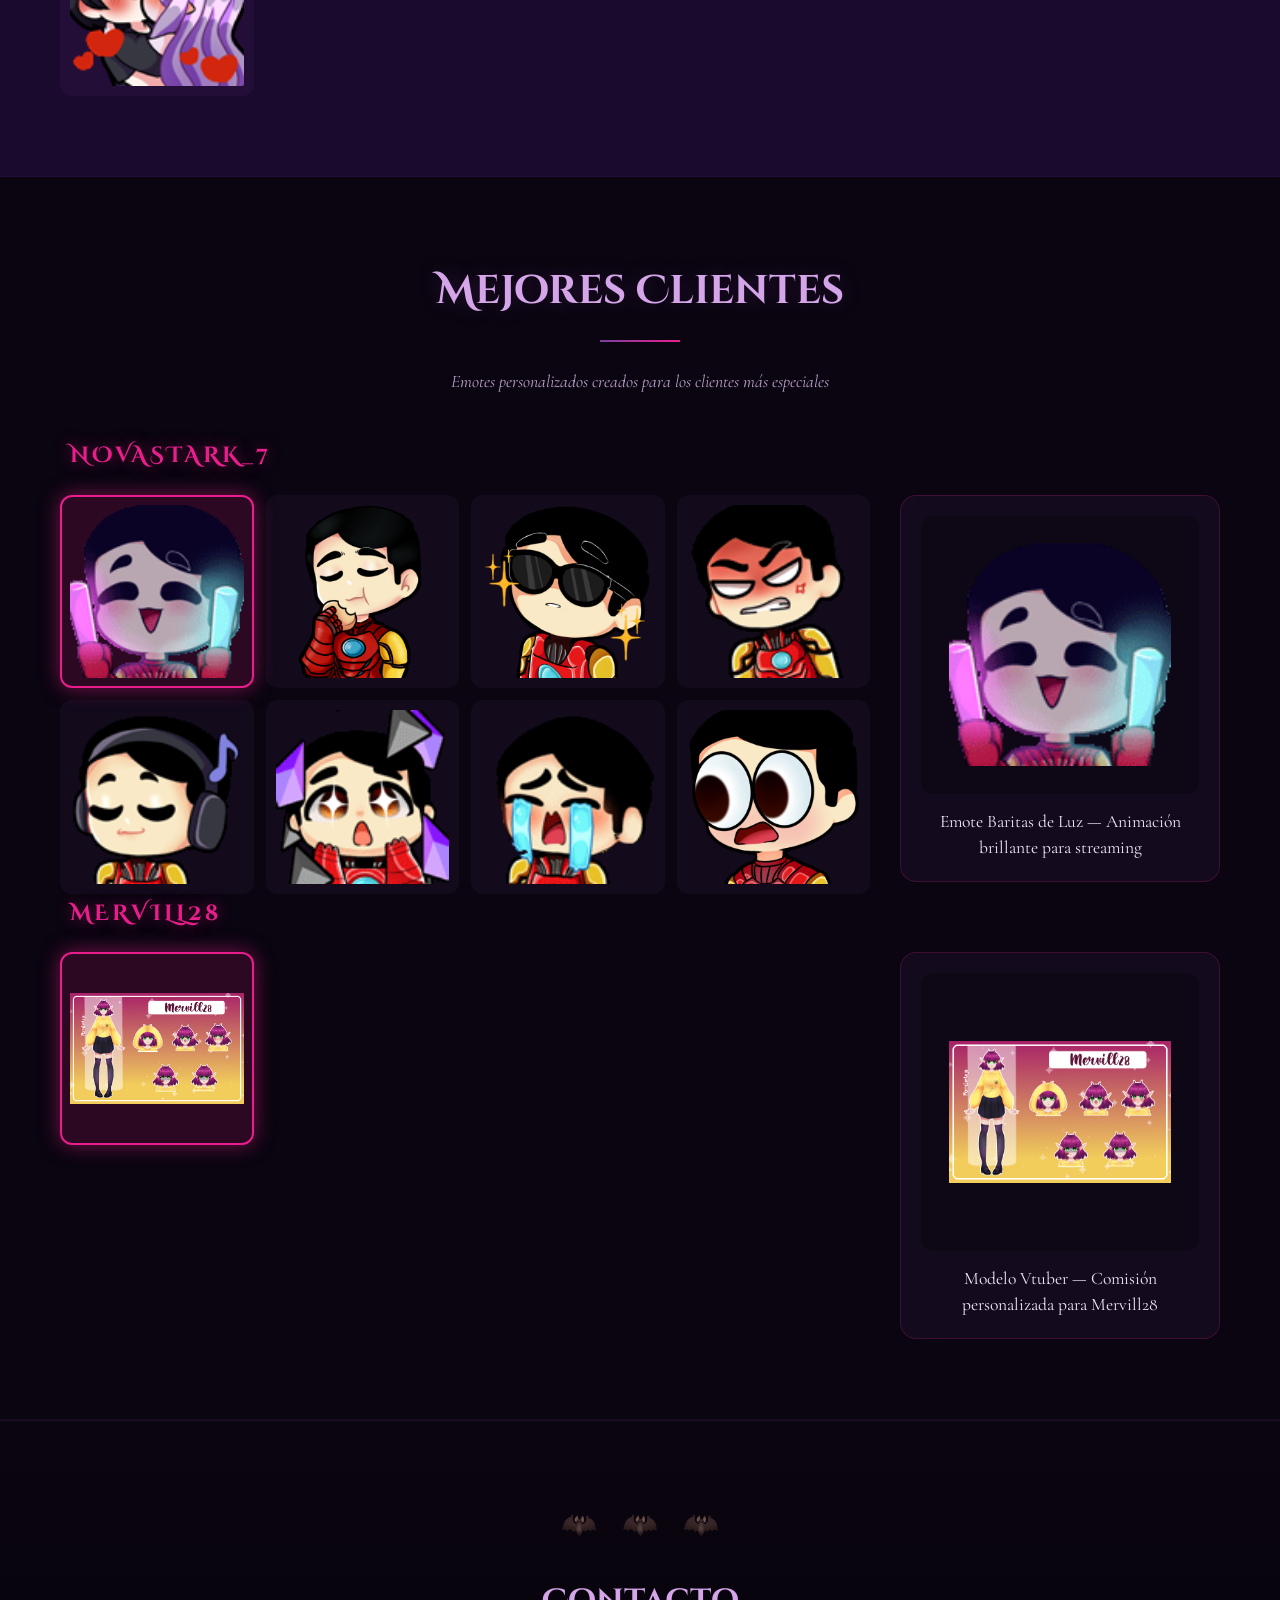
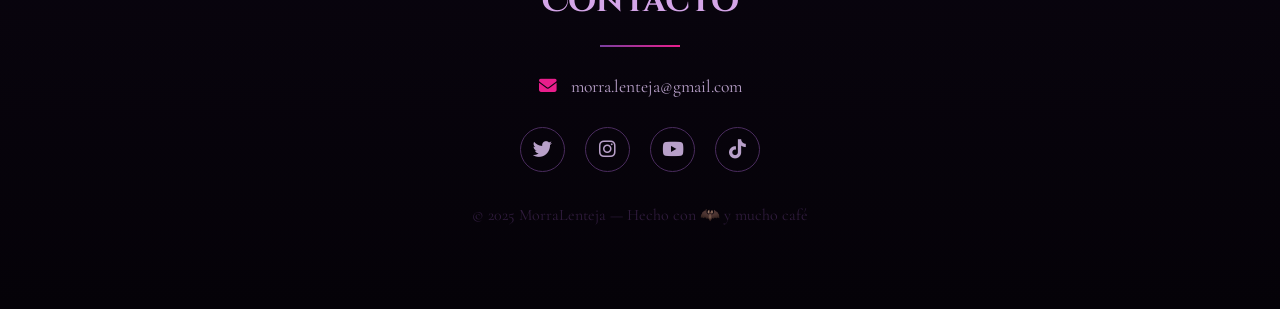
==== commit e841a20b: "Añade imágenes pastel/vaso Blender y cambia grid a 2 columnas" ====
--- a/index.html
+++ b/index.html
@@ -242,6 +242,10 @@
         </div>
       </div>
       <div class="works-grid">
+        <img src="assets/Blender/vaso_render_final.jpg" alt="Blender" data-caption="Modelado 3D en Blender — Vaso render final">
+        <img src="assets/Blender/vaso_pre_render.jpg" alt="Blender" data-caption="Modelado 3D en Blender — Vaso pre-render">
+        <img src="assets/Blender/pastel_render_final.jpg" alt="Blender" data-caption="Modelado 3D en Blender — Pastel render final">
+        <img src="assets/Blender/pastel_pre-render.jpg" alt="Blender" data-caption="Modelado 3D en Blender — Pastel pre-render">
         <img src="assets/Blender/PHOTO-2026-07-21-14-48-25.jpg" alt="Blender" data-caption="Modelado 3D en Blender — Renderizado final">
         <img src="assets/Blender/PHOTO-2026-07-21-14-48-25 2.jpg" alt="Blender" data-caption="Modelado 3D en Blender — Escultura digital">
       </div>
--- a/css/styles.css
+++ b/css/styles.css
@@ -702,6 +702,10 @@
   gap: 15px;
 }
 
+#blender .works-grid {
+  grid-template-columns: repeat(2, 1fr);
+}
+
 .work-item {
   position: relative;
   border-radius: 10px;
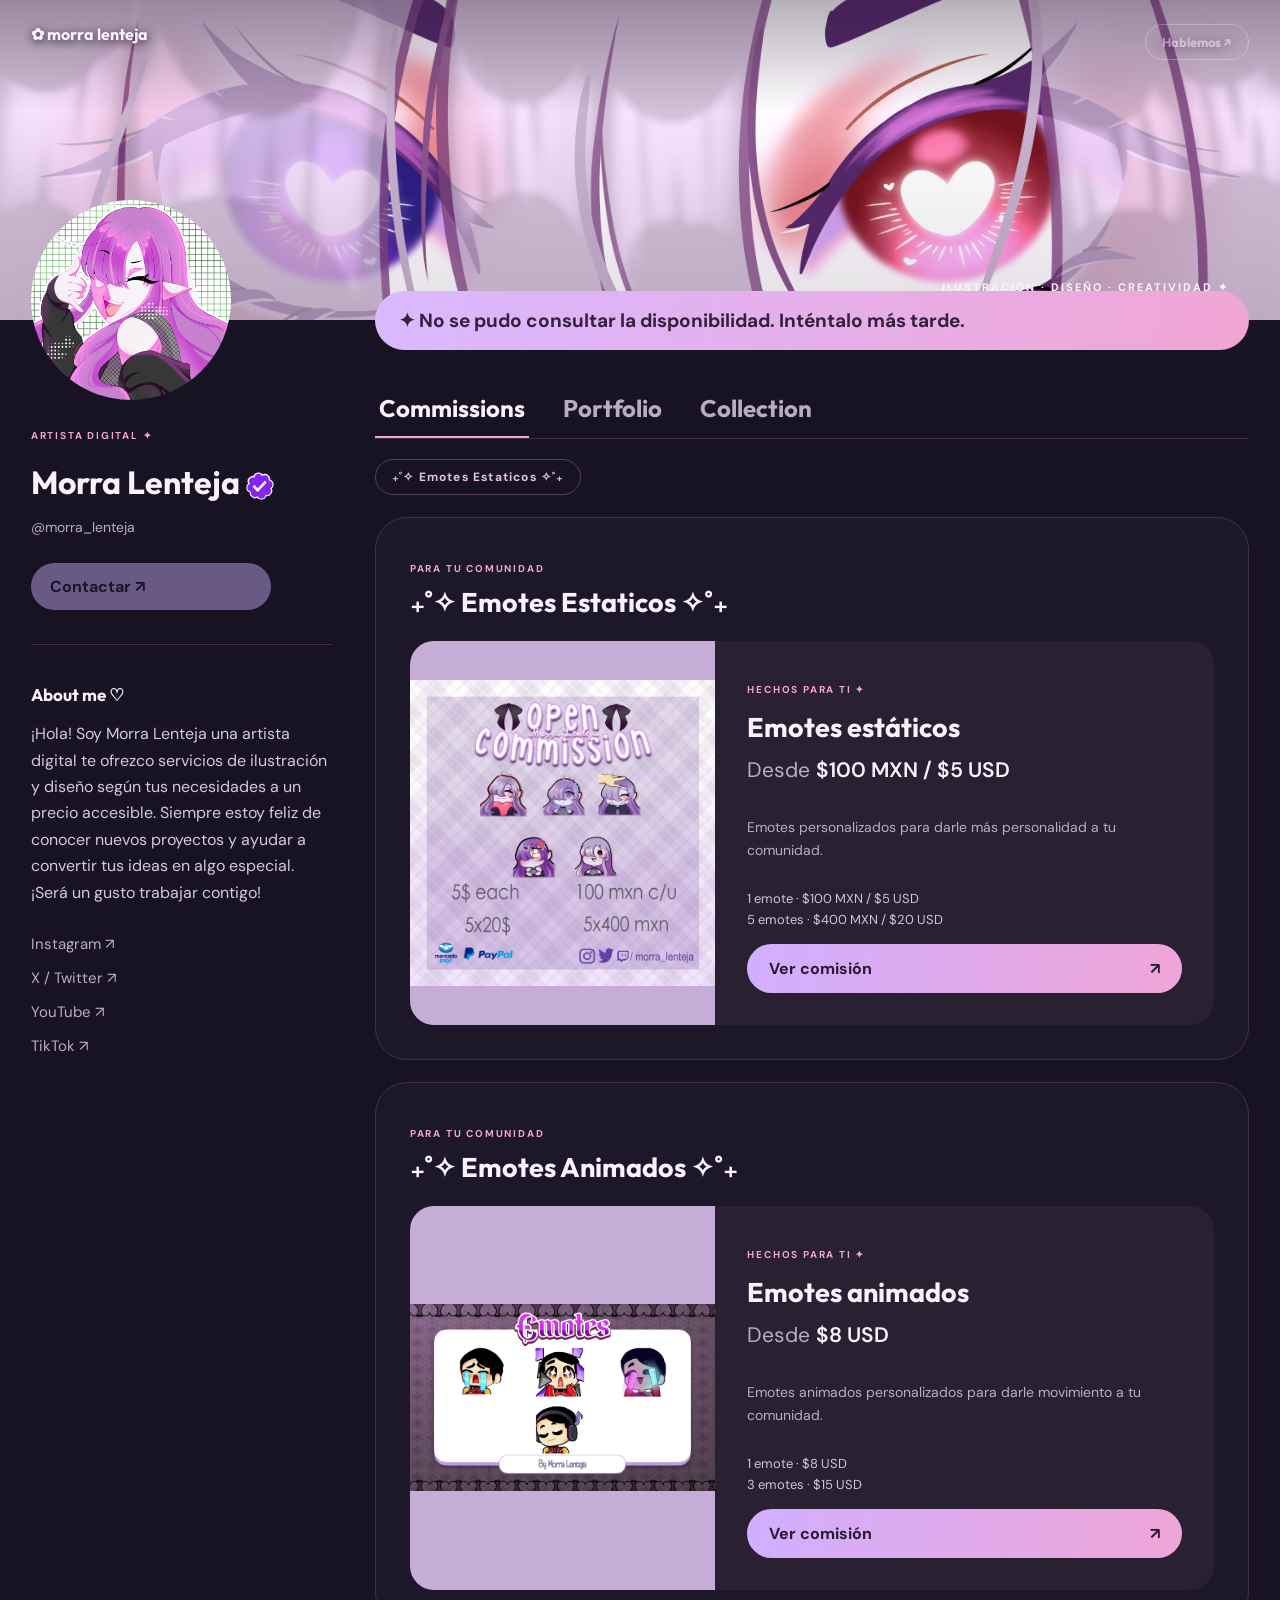
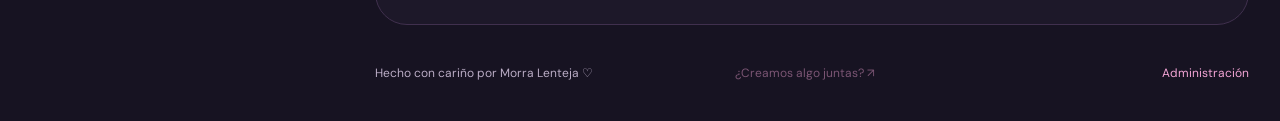
==== commit bb993910: "Renueva portfolio y comisiones de Morra Lenteja" ====
--- a/index.html
+++ b/index.html
@@ -1,415 +1,47 @@
-<!DOCTYPE html>
-<html lang="es">
-<head>
-  <meta charset="UTF-8">
-  <meta name="viewport" content="width=device-width, initial-scale=1.0">
-  <title>MorraLenteja | Portfolio</title>
-  <link rel="preconnect" href="https://fonts.googleapis.com">
-  <link rel="preconnect" href="https://fonts.gstatic.com" crossorigin>
-  <link href="https://fonts.googleapis.com/css2?family=Cinzel+Decorative:wght@400;700;900&family=Cinzel:wght@400;600;700&family=Cormorant+Garamond:ital,wght@0,400;0,600;1,400&display=swap" rel="stylesheet">
-  <link rel="stylesheet" href="https://cdnjs.cloudflare.com/ajax/libs/font-awesome/6.5.0/css/all.min.css">
-  <link rel="stylesheet" href="css/styles.css">
-</head>
-<body>
-
-  <!-- BAT DECORATIONS -->
-  <div class="bat bat-1">
-    <svg viewBox="0 0 100 60"><path d="M50,38 Q55,28 65,20 Q60,30 55,36 Q65,28 75,22 Q70,32 65,38 Q75,32 85,30 Q80,38 70,42 Q60,45 50,40 Q40,45 30,42 Q20,38 15,30 Q25,32 35,38 Q30,32 25,22 Q35,28 45,36 Q40,30 35,20 Q45,28 50,38Z" fill="currentColor"/></svg>
-  </div>
-  <div class="bat bat-2">
-    <svg viewBox="0 0 100 60"><path d="M50,38 Q55,28 65,20 Q60,30 55,36 Q65,28 75,22 Q70,32 65,38 Q75,32 85,30 Q80,38 70,42 Q60,45 50,40 Q40,45 30,42 Q20,38 15,30 Q25,32 35,38 Q30,32 25,22 Q35,28 45,36 Q40,30 35,20 Q45,28 50,38Z" fill="currentColor"/></svg>
-  </div>
-  <div class="bat bat-3">
-    <svg viewBox="0 0 100 60"><path d="M50,38 Q55,28 65,20 Q60,30 55,36 Q65,28 75,22 Q70,32 65,38 Q75,32 85,30 Q80,38 70,42 Q60,45 50,40 Q40,45 30,42 Q20,38 15,30 Q25,32 35,38 Q30,32 25,22 Q35,28 45,36 Q40,30 35,20 Q45,28 50,38Z" fill="currentColor"/></svg>
-  </div>
-
-  <!-- SPIDER WEBS -->
-  <div class="web web-tl"><svg viewBox="0 0 200 200"><path d="M0,0 L200,0 M0,0 L0,200 M0,0 L180,40 M0,0 L140,90 M0,0 L90,140 M0,0 L40,180" stroke="currentColor" stroke-width="1" fill="none" opacity="0.3"/><path d="M40,0 Q30,30 0,40 M90,0 Q70,70 0,90 M140,0 Q110,110 0,140" stroke="currentColor" stroke-width="0.8" fill="none" opacity="0.2"/></svg></div>
-  <div class="web web-tr"><svg viewBox="0 0 200 200"><path d="M200,0 L0,0 M200,0 L200,200 M200,0 L20,40 M200,0 L60,90 M200,0 L110,140 M200,0 L160,180" stroke="currentColor" stroke-width="1" fill="none" opacity="0.3"/><path d="M160,0 Q170,30 200,40 M110,0 Q130,70 200,90 M60,0 Q90,110 200,140" stroke="currentColor" stroke-width="0.8" fill="none" opacity="0.2"/></svg></div>
-
-  <!-- NAV -->
-  <nav class="navbar">
-    <button class="nav-toggle" aria-label="Abrir menú">
-      <span class="nav-toggle-text">ML</span>
-    </button>
-    <ul class="nav-menu">
-      <li><a href="#presentacion">Sobre mí</a></li>
-      <li><a href="#especializacion">Especialización</a></li>
-      <li><a href="#ibispaint">IbisPaint X</a></li>
-      <li><a href="#aftereffects">After Effects</a></li>
-      <li><a href="#blender">Blender</a></li>
-      <li><a href="#photoshop">Photoshop</a></li>
-      <li><a href="#mejores-trabajos">Mejores Trabajos</a></li>
-      <li><a href="#mejores-clientes">Mejores Clientes</a></li>
-      <li><a href="#contacto">Contacto</a></li>
-    </ul>
-  </nav>
-
-  <!-- HERO -->
-  <section id="hero">
-    <div class="hero-overlay"></div>
-    <div class="hero-content">
-      <h1 class="hero-title">MorraLenteja</h1>
-      <p class="hero-subtitle">Natalie Sayuri Ramos Palacios</p>
-      <p class="hero-tagline">Vtuber <span class="sep">•</span> Diseñadora Gráfica <span class="sep">•</span> Ilustradora <span class="sep">•</span> Animadora <span class="sep">•</span> Modelado 3D</p>
-      <div class="hero-buttons">
-        <a href="#presentacion" class="btn-gothic">Explorar Portafolio</a>
-        <a href="contacto.html" class="btn-gothic btn-gothic-alt">Contáctame</a>
-      </div>
-    </div>
-    <div class="hero-chains">
-      <span class="chain-link">⛓️</span>
-      <span class="chain-link">⛓️</span>
-      <span class="chain-link">⛓️</span>
-    </div>
+<!doctype html><html lang="es"><head><meta charset="utf-8"><meta name="viewport" content="width=device-width,initial-scale=1"><title>Morra Lenteja | Portfolio</title><link rel="preconnect" href="https://fonts.googleapis.com"><link href="https://fonts.googleapis.com/css2?family=Outfit:wght@400;600;700&family=DM+Sans:wght@400;600;700&display=swap" rel="stylesheet"><link rel="stylesheet" href="css/profile.css"></head>
+<body><header class="cover"><nav><a href="#">✿ morra lenteja</a><a href="contacto.html">Hablemos ↗</a></nav><img class="cover-banner" src="assets/NEW_ASSETS/banner_morra.png" alt=""><span class="cover-label">ILUSTRACIÓN · DISEÑO · CREATIVIDAD ✦</span></header>
+<div class="layout"><aside><img class="avatar" src="assets/NEW_ASSETS/pfp_morra.png" alt="Avatar de Morra Lenteja"><p class="eyebrow">ARTISTA DIGITAL ✦</p><h1>Morra Lenteja <img class="profile-check" src="assets/NEW_ASSETS/purplecheckmark.gif" alt=""></h1><p class="muted">@morra_lenteja</p><a class="contact" href="contacto.html">Contactar ↗</a><section class="about"><h2>About me ♡</h2><p>¡Hola! Soy Morra Lenteja una artista digital te ofrezco servicios de ilustración y diseño según tus necesidades a un precio accesible. Siempre estoy feliz de conocer nuevos proyectos y ayudar a convertir tus ideas en algo especial. ¡Será un gusto trabajar contigo!</p></section><div class="socials"><a href="https://www.instagram.com/morra_lenteja">Instagram ↗</a><a href="https://x.com/morralenteja">X / Twitter ↗</a><a href="https://youtube.com/@morra_lenteja">YouTube ↗</a><a href="https://www.tiktok.com/@morra_lenteja">TikTok ↗</a></div></aside>
+<main><div class="welcome">✦ &nbsp; Un espacio para crear algo especial <span>♡</span></div>
+<div class="profile-tabs" role="tablist" aria-label="Secciones del perfil"><button id="tab-commissions" role="tab" aria-selected="true" aria-controls="panel-commissions">Commissions</button><button id="tab-portfolio" role="tab" aria-selected="false" aria-controls="panel-portfolio" tabindex="-1">Portfolio</button><button id="tab-collection" role="tab" aria-selected="false" aria-controls="panel-collection" tabindex="-1">Collection</button></div>
+<section id="panel-commissions" role="tabpanel" aria-labelledby="tab-commissions" tabindex="0">
+  <div class="commission-category">₊˚✧ Emotes Estaticos ✧˚₊</div>
+  <section class="commission-list" aria-labelledby="commission-heading">
+    <div class="commission-list-heading"><div><p class="eyebrow">PARA TU COMUNIDAD</p><h2 id="commission-heading">₊˚✧ Emotes Estaticos ✧˚₊</h2></div></div>
+    <article class="commission-card">
+      <button class="commission-image" type="button" data-open-commission aria-label="Ver detalles de emotes estáticos"><img src="assets/NEW_ASSETS/Comisiones_emotes_estaticos.png" alt="Ejemplos y precios de comisiones de emotes estáticos"></button>
+      <div class="commission-copy"><p class="eyebrow">HECHOS PARA TI ✦</p><h3>Emotes estáticos</h3><p class="commission-price">Desde <strong>$100 MXN / $5 USD</strong></p><p class="muted">Emotes personalizados para darle más personalidad a tu comunidad.</p><p class="commission-package">1 emote · $100 MXN / $5 USD<br>5 emotes · $400 MXN / $20 USD</p><button class="commission-cta" type="button" data-open-commission>Ver comisión <span>↗</span></button></div>
+    </article>
   </section>
-
-  <!-- SOBRE MÍ - FULL BLEED -->
-  <section id="presentacion" class="full-bleed-section">
-    <div class="full-bleed-image" style="background-image: url('assets/pfp/pfp_logo.png')"></div>
-    <div class="full-bleed-content">
-      <div class="container">
-        <h2 class="section-title">Sobre Mí</h2>
-        <div class="title-underline"></div>
-        <p>Soy Natalie Sayuri Ramos Palacios, mejor conocida en redes como Morra Lenteja, diseñadora gráfica e ilustradora digital. Realizo ilustraciones del tipo fan-art y personalizadas para creadores de contenido y VTubers, también tengo experiencia creando animaciones en After Effects, modelado en 3D mediante Blender y creación de narrativa e identidad de personajes. Mi trabajo combina creatividad, narrativa visual y estrategia para desarrollar proyectos que conecten emocionalmente con las personas.</p>
-      </div>
-    </div>
-  </section>
-
-  <!-- EMOTES CARRUSEL -->
-  <section class="emotes-carousel">
-    <div class="emotes-track">
-      <img src="assets/emotes/LentejaHi.png" alt="emote">
-      <img src="assets/emotes/LentejaPat-sin_mano.png" alt="emote">
-      <img src="assets/emotes/LentejaLove_.png" alt="emote">
-      <img src="assets/emotes/gun.png" alt="emote">
-      <img src="assets/emotes/LentejaHi.png" alt="emote">
-      <img src="assets/emotes/LentejaPat-sin_mano.png" alt="emote">
-      <img src="assets/emotes/LentejaLove_.png" alt="emote">
-      <img src="assets/emotes/gun.png" alt="emote">
-      <img src="assets/emotes/LentejaHi.png" alt="emote">
-      <img src="assets/emotes/LentejaPat-sin_mano.png" alt="emote">
-      <img src="assets/emotes/LentejaLove_.png" alt="emote">
-      <img src="assets/emotes/gun.png" alt="emote">
-      <img src="assets/emotes/LentejaHi.png" alt="emote">
-      <img src="assets/emotes/LentejaPat-sin_mano.png" alt="emote">
-      <img src="assets/emotes/LentejaLove_.png" alt="emote">
-      <img src="assets/emotes/gun.png" alt="emote">
-      <img src="assets/emotes/LentejaHi.png" alt="emote">
-      <img src="assets/emotes/LentejaPat-sin_mano.png" alt="emote">
-      <img src="assets/emotes/LentejaLove_.png" alt="emote">
-      <img src="assets/emotes/gun.png" alt="emote">
-    </div>
-  </section>
-
-  <!-- ESPECIALIZACIÓN TITLE -->
-  <section id="especializacion" class="section-title-block" style="scroll-margin-top: 100px;">
-    <div class="container">
-      <h2 class="section-title">Áreas de Especialización</h2>
-      <div class="title-underline"></div>
-      <p class="section-desc">Herramientas y técnicas que domino para dar vida a las ideas</p>
-      <nav class="tabs-nav">
-        <a href="#mejores-trabajos" class="tab-link">Mejores Trabajos</a>
-        <a href="#mejores-clientes" class="tab-link">Mejores Clientes</a>
-      </nav>
-    </div>
-  </section>
-
-  <!-- IBISPAINT X -->
-  <section id="ibispaint" class="software">
-    <div class="container">
-      <div class="software-header">
-        <img src="assets/logos/ibispaint.png" alt="IbisPaint X" class="soft-logo">
-        <div class="software-info">
-          <h2>IbisPaint X</h2>
-          <p>Ilustración digital con herramientas versátiles para crear personajes, fondos y concept art con un estilo único y detallado.</p>
-        </div>
-      </div>
-      <div class="skills-carousel">
-        <div class="skills-track">
-          <span class="skill-tag">Ilustración Digital</span>
-          <span class="skill-tag">FanArt</span>
-          <span class="skill-tag">Arte Original</span>
-          <span class="skill-tag">Diseño de Personajes</span>
-          <span class="skill-tag">Comisiones</span>
-          <span class="skill-tag">Ilustración Digital</span>
-          <span class="skill-tag">FanArt</span>
-          <span class="skill-tag">Arte Original</span>
-          <span class="skill-tag">Diseño de Personajes</span>
-          <span class="skill-tag">Comisiones</span>
-        </div>
-      </div>
-      <div class="folder-grid">
-        <div class="folder-item" data-folder="personajes-vtuber">
-          <img src="assets/ibispaint/Personajes VTuber/f1.png" alt="Personajes VTuber">
-          <span class="folder-name">Personajes VTuber</span>
-          <div class="folder-images" hidden>
-            <img src="assets/ibispaint/Personajes VTuber/f1.png" alt="Personajes VTuber" data-caption="Diseño de personaje — Creación de identidad visual y personalidad única para VTuber">
-            <img src="assets/ibispaint/Personajes VTuber/f2.png" alt="Personajes VTuber" data-caption="Concepto de personaje — Ilustración para definición de identidad y narrativa visual">
-          </div>
-        </div>
-        <div class="folder-item" data-folder="personajes-originales">
-          <img src="assets/ibispaint/Personajes Originales/lenti4.png" alt="Personajes Originales">
-          <span class="folder-name">Personajes Originales</span>
-          <div class="folder-images" hidden>
-            <img src="assets/ibispaint/Personajes Originales/lenti4.png" alt="Personajes Originales" data-caption="Diseño de personaje original — Desarrollo de identidad y estilo característico">
-            <img src="assets/ibispaint/Personajes Originales/Coneja 2.png" alt="Personajes Originales" data-caption="Personaje temático — Identidad visual inspirada en animales y fantasía">
-          </div>
-        </div>
-        <div class="folder-item" data-folder="ilustraciones">
-          <img src="assets/ibispaint/Ilustraciones/ana dibujo.png" alt="Ilustraciones">
-          <span class="folder-name">Ilustraciones</span>
-          <div class="folder-images" hidden>
-            <img src="assets/ibispaint/Ilustraciones/ana dibujo.png" alt="Ilustraciones" data-caption="Ilustración de personaje — Trabajo de identidad visual con enfoque en expresividad">
-            <img src="assets/ibispaint/Ilustraciones/Feliz 1.png" alt="Ilustraciones" data-caption="Diseño de personaje — Creación de identidad con estilo kawaii y colorido">
-          </div>
-        </div>
-      </div>
-    </div>
-  </section>
-
-  <!-- AFTER EFFECTS -->
-  <section id="aftereffects" class="software">
-    <div class="container">
-      <div class="software-header">
-        <img src="assets/logos/aftereffects.png" alt="After Effects" class="soft-logo">
-        <div class="software-info">
-          <h2>After Effects</h2>
-          <p>Animación y motion graphics para dar movimiento a ilustraciones, crear intros dinámicas y efectos visuales impactantes.</p>
-        </div>
-      </div>
-      <div class="skills-carousel">
-        <div class="skills-track">
-          <span class="skill-tag">Motion Graphics</span>
-          <span class="skill-tag">Edición de Video</span>
-          <span class="skill-tag">Animación</span>
-          <span class="skill-tag">VFX</span>
-          <span class="skill-tag">Composición</span>
-          <span class="skill-tag">Motion Graphics</span>
-          <span class="skill-tag">Edición de Video</span>
-          <span class="skill-tag">Animación</span>
-          <span class="skill-tag">VFX</span>
-          <span class="skill-tag">Composición</span>
-        </div>
-      </div>
-      <div class="works-grid">
-        <div class="work-item">
-          <video src="assets/After Effects/intro_2.mp4" autoplay muted loop playsinline data-caption="Intro con blue screen para canal de YouTube — Motion Graphics"></video>
-          <span class="work-tag">Intro de YouTube</span>
-        </div>
-        <div class="work-item">
-          <video src="assets/After Effects/intro_doble_sazon_2.mp4" autoplay muted loop playsinline data-caption="Intro para canal Doble Sazón — Motion Graphics y animación de marca"></video>
-          <span class="work-tag">Intro Doble Sazón</span>
-        </div>
-        <div class="work-item">
-          <video src="assets/After Effects/tinder_transition_hb.mov" autoplay muted loop playsinline data-caption="Transición animada para contenido digital — Motion Graphics y VFX"></video>
-          <span class="work-tag">Transición</span>
-        </div>
-        <div class="work-item">
-          <video src="assets/After Effects/edit_finished_handbreak.mp4" autoplay muted loop playsinline data-caption="Edición de video — Montaje, postproducción y motion graphics"></video>
-          <span class="work-tag">Edición de Video</span>
-        </div>
-        <div class="work-item">
-          <video src="assets/After Effects/Multimedia.mp4" autoplay muted loop playsinline data-caption="Contenido multimedia — Animación y motion graphics para redes"></video>
-          <span class="work-tag">Multimedia</span>
-        </div>
-      </div>
-    </div>
-  </section>
-
-  <!-- BLENDER -->
-  <section id="blender" class="software">
-    <div class="container">
-      <div class="software-header">
-        <img src="assets/logos/blender.png" alt="Blender" class="soft-logo">
-        <div class="software-info">
-          <h2>Blender</h2>
-          <p>Modelado 3D, escultura digital y renderizado para crear personajes, escenarios y props con alto nivel de detalle.</p>
-        </div>
-      </div>
-      <div class="skills-carousel">
-        <div class="skills-track">
-          <span class="skill-tag">Personajes</span>
-          <span class="skill-tag">Escenarios</span>
-          <span class="skill-tag">Modelado Hard Surface</span>
-          <span class="skill-tag">Escultura Digital</span>
-          <span class="skill-tag">Renderizado</span>
-          <span class="skill-tag">Personajes</span>
-          <span class="skill-tag">Escenarios</span>
-          <span class="skill-tag">Modelado Hard Surface</span>
-          <span class="skill-tag">Escultura Digital</span>
-          <span class="skill-tag">Renderizado</span>
-        </div>
-      </div>
-      <div class="works-grid">
-        <img src="assets/Blender/vaso_render_final.jpg" alt="Blender" data-caption="Modelado 3D en Blender — Vaso render final">
-        <img src="assets/Blender/vaso_pre_render.jpg" alt="Blender" data-caption="Modelado 3D en Blender — Vaso pre-render">
-        <img src="assets/Blender/pastel_render_final.jpg" alt="Blender" data-caption="Modelado 3D en Blender — Pastel render final">
-        <img src="assets/Blender/pastel_pre-render.jpg" alt="Blender" data-caption="Modelado 3D en Blender — Pastel pre-render">
-        <img src="assets/Blender/PHOTO-2026-07-21-14-48-25.jpg" alt="Blender" data-caption="Modelado 3D en Blender — Renderizado final">
-        <img src="assets/Blender/PHOTO-2026-07-21-14-48-25 2.jpg" alt="Blender" data-caption="Modelado 3D en Blender — Escultura digital">
-      </div>
-    </div>
-  </section>
-
-  <!-- PHOTOSHOP -->
-  <section id="photoshop" class="software">
-    <div class="container">
-      <div class="software-header">
-        <img src="assets/logos/photoshop.png" alt="Photoshop" class="soft-logo">
-        <div class="software-info">
-          <h2>Photoshop</h2>
-          <p>Edición y retoque de imágenes, composición digital y diseño gráfico para proyectos profesionales y artísticos.</p>
-        </div>
-      </div>
-      <div class="skills-carousel">
-        <div class="skills-track">
-          <span class="skill-tag">Elementos Gráficos</span>
-          <span class="skill-tag">Mockups</span>
-          <span class="skill-tag">Formatos de Impresión</span>
-          <span class="skill-tag">Retoque Fotográfico</span>
-          <span class="skill-tag">Composición Digital</span>
-          <span class="skill-tag">Elementos Gráficos</span>
-          <span class="skill-tag">Mockups</span>
-          <span class="skill-tag">Formatos de Impresión</span>
-          <span class="skill-tag">Retoque Fotográfico</span>
-          <span class="skill-tag">Composición Digital</span>
-        </div>
-      </div>
-      <div class="folder-grid">
-        <div class="folder-item" data-folder="discord">
-          <img src="assets/photoshop/Discord Server/53 sin título_20211112185841.png" alt="Discord Server">
-          <span class="folder-name">Discord Server</span>
-          <div class="folder-images" hidden>
-            <img src="assets/photoshop/Discord Server/5 sin título_20210903013718.png" alt="Discord Server" data-caption="Recurso gráfico para creador de contenido — Diseño de marca personal y assets digitales">
-            <img src="assets/photoshop/Discord Server/53 sin título_20211112185841.png" alt="Discord Server" data-caption="Diseño para comunidad de Discord — Emotes y assets personalizados para servidor">
-            <img src="assets/photoshop/Discord Server/54 sin título_20211112203652.png" alt="Discord Server" data-caption="Asset para streamer — Creación de paneles y gráficos para canal de Twitch">
-            <img src="assets/photoshop/Discord Server/6 sin título_20210903131815.png" alt="Discord Server" data-caption="Pack de assets para Discord — Emotes y material visual para comunidad">
-          </div>
-        </div>
-        <div class="folder-item" data-folder="streams">
-          <img src="assets/photoshop/Streams/22 sin título_20220518211738.png" alt="Streams">
-          <span class="folder-name">Streams</span>
-          <div class="folder-images" hidden>
-            <img src="assets/photoshop/Streams/22 sin título_20220518211738.png" alt="Streams" data-caption="Asset gráfico para streamer — Diseño de overlay y elementos visuales para Discord">
-            <img src="assets/photoshop/Streams/22 sin título_20220518190135.png" alt="Streams" data-caption="Material para creador de contenido — Recursos visuales para streaming y redes sociales">
-          </div>
-        </div>
-        <div class="folder-item" data-folder="youtube">
-          <img src="assets/photoshop/YouTube Videos/MINIATURA XILONEN.png" alt="YouTube Videos">
-          <span class="folder-name">YouTube Videos</span>
-          <div class="folder-images" hidden>
-            <img src="assets/photoshop/YouTube Videos/100_playeras_dijeron.png" alt="YouTube Videos" data-caption="Miniatura para video de YouTube — Thumbnail de video viral">
-            <img src="assets/photoshop/YouTube Videos/MINIATURA XILONEN.png" alt="YouTube Videos" data-caption="Miniatura para video de YouTube — Thumbnail con diseño de personaje">
-            <img src="assets/photoshop/YouTube Videos/miniatura_fortnite_1.png" alt="YouTube Videos" data-caption="Miniatura para video de YouTube — Thumbnail de gameplay Fortnite">
-            <img src="assets/photoshop/YouTube Videos/miniatura_fortnite_2.png" alt="YouTube Videos" data-caption="Miniatura para video de YouTube — Thumbnail de gameplay Fortnite">
-            <img src="assets/photoshop/YouTube Videos/tinder_.png" alt="YouTube Videos" data-caption="Miniatura para video de YouTube — Thumbnail temático">
-          </div>
-        </div>
-      </div>
-    </div>
-  </section>
-
-  <!-- MEJORES TRABAJOS -->
-  <section id="mejores-trabajos" class="emotes-section">
-    <div class="container">
-      <div class="section-title-block" style="background: transparent; padding: 0 0 40px;">
-        <h2 class="section-title">Mejores Trabajos</h2>
-        <div class="title-underline" style="margin: 15px auto 25px;"></div>
-        <p class="section-desc">Emotes de Twitch creados para streamers y comunidades</p>
-      </div>
-      <div class="emote-gallery-layout">
-        <div class="emote-grid">
-          <img src="assets/Emotes_twitch/Mejores Trabajos/Hehe.png" alt="Emote" data-caption="Emote Hehe — Reacción divertida para streaming">
-          <img src="assets/Emotes_twitch/Mejores Trabajos/LentejaHi.png" alt="Emote" data-caption="Emote LentejaHi — Saludo animated para canal de Twitch">
-          <img src="assets/Emotes_twitch/Mejores Trabajos/LentejaLove_.png" alt="Emote" data-caption="Emote LentejaLove — Reacción de amor y cariño">
-          <img src="assets/Emotes_twitch/Mejores Trabajos/LentejaPat.png" alt="Emote" data-caption="Emote LentejaPat — Emote de pat para consolar">
-          <img src="assets/Emotes_twitch/Mejores Trabajos/LentejaWhat_.png" alt="Emote" data-caption="Emote LentejaWhat — Expresión de confusión y sorpresa">
-          <img src="assets/Emotes_twitch/Mejores Trabajos/LentejitaAngry1.png" alt="Emote" data-caption="Emote LentejitaAngry — Reacción de enojo para stream">
-          <img src="assets/Emotes_twitch/Mejores Trabajos/LentejitaRaid.gif" alt="Emote" data-caption="Emote LentejitaRaid — Animación de raid para Twitch">
-          <img src="assets/Emotes_twitch/Mejores Trabajos/OuO.png" alt="Emote" data-caption="Emote OuO — Expresión kawaii de sorpresa">
-          <img src="assets/Emotes_twitch/Mejores Trabajos/corazon500.png" alt="Emote" data-caption="Emote Corazón — Reacción de amor para chat">
-          <img src="assets/Emotes_twitch/Mejores Trabajos/enojada500.png" alt="Emote" data-caption="Emote Enojada — Reacción de molestia para streaming">
-          <img src="assets/Emotes_twitch/Mejores Trabajos/gun.png" alt="Emote" data-caption="Emote Gun — Emote de broma y acción">
-          <img src="assets/Emotes_twitch/Mejores Trabajos/party500.png" alt="Emote" data-caption="Emote Party — Celebración y alegría para el chat">
-          <img src="assets/Emotes_twitch/Mejores Trabajos/sasoneja_love.png" alt="Emote" data-caption="Emote Sasoneja Love — Colaboración especial Sasoneja">
-        </div>
-        <div class="emote-preview">
-          <div class="emote-preview-image">
-            <img src="assets/Emotes_twitch/Mejores Trabajos/Hehe.png" alt="Emote">
-          </div>
-          <p class="emote-preview-caption">Emote Hehe — Reacción divertida para streaming</p>
-        </div>
-      </div>
-    </div>
-  </section>
-
-  <!-- MEJORES CLIENTES -->
-  <section id="mejores-clientes" class="emotes-section">
-    <div class="container">
-      <div class="section-title-block" style="background: transparent; padding: 0 0 40px;">
-        <h2 class="section-title">Mejores Clientes</h2>
-        <div class="title-underline" style="margin: 15px auto 25px;"></div>
-        <p class="section-desc">Emotes personalizados creados para los clientes más especiales</p>
-      </div>
-      <!-- NovaStark_7 -->
-      <h3 class="client-label">NovaStark_7</h3>
-      <div class="emote-gallery-layout" data-client="NovaStark_7">
-        <div class="emote-grid">
-          <img src="assets/Clientes/NovaStark_7/Baritas-de-Luz.gif" alt="Emote" data-caption="Emote Baritas de Luz — Animación brillante para streaming">
-          <img src="assets/Clientes/NovaStark_7/Comiendo.png" alt="Emote" data-caption="Emote Comiendo — Reacción de comida para chat">
-          <img src="assets/Clientes/NovaStark_7/Cool.png" alt="Emote" data-caption="Emote Cool — Actitud fresca para el canal">
-          <img src="assets/Clientes/NovaStark_7/Molesto.gif" alt="Emote" data-caption="Emote Molesto — Animación de molestia para Twitch">
-          <img src="assets/Clientes/NovaStark_7/Musica.gif" alt="Emote" data-caption="Emote Música — Animación musical para streaming">
-          <img src="assets/Clientes/NovaStark_7/Nova-Bits.gif" alt="Emote" data-caption="Emote Nova Bits — Animación de bits y recompensa">
-          <img src="assets/Clientes/NovaStark_7/Triste.gif" alt="Emote" data-caption="Emote Triste — Animación de tristeza para el chat">
-          <img src="assets/Clientes/NovaStark_7/WTF.png" alt="Emote" data-caption="Emote WTF — Reacción de incredulidad y sorpresa">
-        </div>
-        <div class="emote-preview">
-          <div class="emote-preview-image">
-            <img src="assets/Clientes/NovaStark_7/Baritas-de-Luz.gif" alt="Emote">
-          </div>
-          <p class="emote-preview-caption">Emote Baritas de Luz — Animación brillante para streaming</p>
-        </div>
-      </div>
-
-      <!-- Mervill28 -->
-      <h3 class="client-label">Mervill28</h3>
-      <div class="emote-gallery-layout" data-client="Mervill28">
-        <div class="emote-grid">
-          <img src="assets/Clientes/Mervill28/PHOTO-2026-07-15-10-10-32.jpg" alt="Vtuber Model" data-caption="Modelo Vtuber — Comisión personalizada para Mervill28">
-        </div>
-        <div class="emote-preview">
-          <div class="emote-preview-image">
-            <img src="assets/Clientes/Mervill28/PHOTO-2026-07-15-10-10-32.jpg" alt="Vtuber Model">
-          </div>
-          <p class="emote-preview-caption">Modelo Vtuber — Comisión personalizada para Mervill28</p>
-        </div>
-      </div>
-    </div>
-  </section>
-
-  <!-- FOOTER -->
-  <footer id="contacto">
-    <div class="container">
-      <div class="footer-bats">
-        <span>🦇</span>
-        <span>🦇</span>
-        <span>🦇</span>
-      </div>
-      <h2>Contacto</h2>
-      <div class="title-underline"></div>
-      <p class="footer-email"><i class="fas fa-envelope"></i> <a href="mailto:morra.lenteja@gmail.com">morra.lenteja@gmail.com</a></p>
-      <div class="footer-socials">
-        <a href="https://x.com/morralenteja" target="_blank" rel="noopener noreferrer" aria-label="Twitter"><i class="fab fa-twitter"></i></a>
-        <a href="https://www.instagram.com/morra_lenteja" target="_blank" rel="noopener noreferrer" aria-label="Instagram"><i class="fab fa-instagram"></i></a>
-        <a href="https://youtube.com/@morra_lenteja" target="_blank" rel="noopener noreferrer" aria-label="YouTube"><i class="fab fa-youtube"></i></a>
-        <a href="https://www.tiktok.com/@morra_lenteja" target="_blank" rel="noopener noreferrer" aria-label="TikTok"><i class="fab fa-tiktok"></i></a>
-      </div>
-      <p class="footer-copy">© 2025 MorraLenteja — Hecho con 🦇 y mucho café</p>
-    </div>
-  </footer>
-
-  <script src="js/script.js"></script>
-</body>
-</html>+<section class="commission-list" id="animated-commission-section" aria-labelledby="animated-heading">
+  <div class="commission-list-heading"><div><p class="eyebrow">PARA TU COMUNIDAD</p><h2 id="animated-heading">₊˚✧ Emotes Animados ✧˚₊</h2></div></div>
+  <article class="commission-card">
+    <button class="commission-image" type="button" data-open-animated aria-label="Ver detalles de emotes animados"><img src="assets/NEW_ASSETS/Emotes_animados_comision.gif" alt="Presentación animada de comisiones de emotes"></button>
+    <div class="commission-copy"><p class="eyebrow">HECHOS PARA TI ✦</p><h3>Emotes animados</h3><p class="commission-price">Desde <strong>$8 USD</strong></p><p class="muted">Emotes animados personalizados para darle movimiento a tu comunidad.</p><p class="commission-package">1 emote · $8 USD<br>3 emotes · $15 USD</p><button class="commission-cta" type="button" data-open-animated>Ver comisión <span>↗</span></button></div>
+  </article>
+</section>
+</section>
+<section id="panel-portfolio" role="tabpanel" aria-labelledby="tab-portfolio" tabindex="0" hidden><nav class="portfolio-categories" aria-label="Categorías del portafolio"><a href="#emotes">Emotes</a><a href="#art">Art Commission</a><a href="#photoshop">Photoshop</a></nav>
+<section class="collection" id="emotes"><p class="eyebrow">PARA TU COMUNIDAD</p><h2>Emotes <b>♡</b></h2><p class="muted">Expresiones estáticas y animadas para darle vida a tu chat.</p><div id="emote-grid" class="emote-grid"></div></section>
+<section class="collection" id="art"><p class="eyebrow">PERSONAJES E ILUSTRACIÓN</p><h2>Art Commission <b>✦</b></h2><p class="muted">Ilustración digital con herramientas versátiles para crear personajes, fondos y concept art con un estilo único y detallado.</p><div id="art-groups"></div></section>
+<section class="collection" id="photoshop"><p class="eyebrow">DISEÑO PARA CREADORES</p><h2>Photoshop <b>✧</b></h2><p class="muted">Composición digital y diseño gráfico para proyectos creativos.</p><div id="design-groups"></div></section></section>
+<section id="panel-collection" role="tabpanel" aria-labelledby="tab-collection" tabindex="0" hidden><div class="empty-panel">NOT YET</div></section>
+<footer>Hecho con cariño por Morra Lenteja ♡ <a href="contacto.html">¿Creamos algo juntas? ↗</a> &nbsp; <a href="admin.html">Administración</a></footer></main></div><dialog id="viewer" aria-label="Vista ampliada"><button aria-label="Cerrar">×</button><img alt=""><p></p></dialog>
+<dialog id="emote-dialog" aria-labelledby="emote-detail-title"><div class="commission-dialog-bar"><button type="button" class="emote-close" aria-label="Cerrar detalles">×</button><span>PORTFOLIO · EMOTES ✦</span></div><div class="emote-detail"><div class="emote-detail-art"><img class="emote-detail-image" src="" alt=""></div><div class="emote-detail-info"><div class="commission-seller"><img class="seller-avatar" src="assets/NEW_ASSETS/pfp_morra.png" alt=""><div><strong>Morra Lenteja <img class="profile-check" src="assets/NEW_ASSETS/purplecheckmark.gif" alt=""></strong><span>@morra_lenteja</span></div></div><p class="eyebrow emote-kind"></p><h2 id="emote-detail-title"></h2><p class="emote-detail-description"></p><button type="button" class="commission-cta emote-commission">Comisionar algo similar <span>↗</span></button></div></div></dialog>
+<dialog id="commission-dialog" aria-labelledby="commission-title"><div class="commission-dialog-bar"><button type="button" class="commission-close" aria-label="Cerrar detalles">×</button><span>DETALLES DE LA COMISIÓN ✦</span></div><div class="commission-detail">
+  <div class="commission-detail-art"><img src="assets/NEW_ASSETS/Comisiones_emotes_estaticos.png" alt="Comisiones de emotes estáticos de Morra Lenteja"></div>
+  <div class="commission-detail-info"><p class="eyebrow">✦ EMOTES</p><h2 id="commission-title">Emotes estáticos</h2><p class="commission-price">Desde <strong>$100 MXN</strong></p>
+    <div class="commission-seller"><img class="seller-avatar" src="assets/NEW_ASSETS/pfp_morra.png" alt=""><div><strong>Morra Lenteja <img class="profile-check" src="assets/NEW_ASSETS/purplecheckmark.gif" alt=""></strong><span>@morra_lenteja</span></div></div>
+    <div class="commission-thanks">¡Gracias por considerar mi trabajo para tu comisión! Será un gusto conocer tu idea y crear algo especial para ti.</div>
+    <div class="payment-box"><span>Formas de pago</span><div class="payment-logo"><img src="assets/NEW_ASSETS/Metodos/PayPal-Logo.wine.png" alt="PayPal"></div><div class="payment-logo"><img src="assets/NEW_ASSETS/Metodos/logo-mercado-pago-1024.png" alt="Mercado Pago"></div></div>
+    <div class="commission-description"><h3 class="description-title">Descripción</h3><div class="commission-features"><div class="feature"><span aria-hidden="true">✦</span><div><strong>Servicio personalizado</strong><small>Emotes creados para tu idea</small></div></div><div class="feature"><span aria-hidden="true">♡</span><div><strong>Comunicación abierta</strong><small>Conversemos sobre tu proyecto</small></div></div><div class="feature"><span aria-hidden="true">✧</span><div><strong>Propuesta personalizada</strong><small>Cuéntame lo que necesitas</small></div></div></div><p>Emotes estáticos personalizados para darle vida a tu comunidad y expresar tu estilo.</p><h3>Precios</h3><ul id="commission-prices"><li>Un emote: $100 MXN o $5 USD</li><li>Paquete de 5 emotes: $400 MXN o $20 USD</li></ul><h3>Tiempo de entrega</h3><p id="commission-delivery">A convenir con la artista</p><h3>Incluye</h3><p>Emotes estáticos personalizados. Los detalles de entrega se acuerdan directamente con la artista.</p><ul><li>Tamaño original: 3000 × 3000 px</li><li>Redimensión para Twitch: 112 × 112 px</li></ul></div>
+    <a class="commission-cta" href="contacto.html?servicio=emotes">Solicitar comisión <span>↗</span></a>
+  </div></div></dialog>
+<dialog id="animated-commission-dialog" aria-labelledby="animated-title"><div class="commission-dialog-bar"><button type="button" class="commission-close" aria-label="Cerrar detalles">×</button><span>DETALLES DE LA COMISIÓN ✦</span></div><div class="commission-detail">
+  <div class="commission-detail-art"><img src="assets/NEW_ASSETS/Emotes_animados_comision.gif" alt="Presentación de la comisión de emotes animados"></div>
+  <div class="commission-detail-info"><p class="eyebrow">✦ EMOTES</p><h2 id="animated-title">Emotes animados</h2><p class="commission-price">Desde <strong>$8 USD</strong></p>
+    <div class="commission-seller"><img class="seller-avatar" src="assets/NEW_ASSETS/pfp_morra.png" alt=""><div><strong>Morra Lenteja <img class="profile-check" src="assets/NEW_ASSETS/purplecheckmark.gif" alt=""></strong><span>@morra_lenteja</span></div></div>
+    <div class="commission-thanks">¡Gracias por considerar mi trabajo para tu comisión! Será un gusto conocer tu idea y crear algo especial para ti.</div>
+    <div class="payment-box"><span>Formas de pago</span><div class="payment-logo"><img src="assets/NEW_ASSETS/Metodos/PayPal-Logo.wine.png" alt="PayPal"></div><div class="payment-logo"><img src="assets/NEW_ASSETS/Metodos/logo-mercado-pago-1024.png" alt="Mercado Pago"></div></div>
+    <div class="commission-description"><h3 class="description-title">Descripción</h3><div class="commission-features"><div class="feature"><span aria-hidden="true">✦</span><div><strong>Servicio personalizado</strong><small>Emotes creados para tu idea</small></div></div><div class="feature"><span aria-hidden="true">♡</span><div><strong>Comunicación abierta</strong><small>Conversemos sobre tu proyecto</small></div></div><div class="feature"><span aria-hidden="true">✧</span><div><strong>Propuesta personalizada</strong><small>Cuéntame lo que necesitas</small></div></div></div><p>Emotes animados personalizados para llenar de movimiento tu comunidad.</p><h3>Precios</h3><ul id="animated-prices"><li>1 emote · $8 USD</li><li>3 emotes · $15 USD</li></ul><h3>Tiempo de entrega</h3><p id="animated-delivery">A convenir con la artista</p><h3>Incluye</h3><p>Emotes animados personalizados. Los detalles de entrega se acuerdan directamente con la artista.</p></div>
+    <a class="commission-cta" href="contacto.html?servicio=emotes-animados">Solicitar comisión <span>↗</span></a>
+  </div></div></dialog><script src="js/settings.js"></script><script src="js/profile.js"></script></body></html>
--- a/css/profile.css
+++ b/css/profile.css
@@ -0,0 +1,88 @@
+:root{color-scheme:dark;--bg:#171322;--line:#40304e;--pink:#f2a4d5;--muted:#baacc5}*{box-sizing:border-box}html{scroll-behavior:smooth}body{margin:0;background:var(--bg);color:#faf2ff;font-family:'DM Sans',sans-serif}a{color:inherit;text-decoration:none}h1,h2,h3{font-family:Outfit,sans-serif}button{font:inherit}.cover{height:300px;position:relative;overflow:hidden;background:#765082}.cover:after{content:'';position:absolute;inset:0;background:linear-gradient(90deg,#32184088,transparent),linear-gradient(0deg,#17132255,transparent);pointer-events:none}.cover-art{display:grid;grid-template-columns:repeat(4,1fr);height:100%;gap:4px;transform:scale(1.08) rotate(-2deg)}.cover-art img{width:100%;height:100%;object-fit:cover;object-position:center 30%}.cover nav{position:absolute;z-index:2;top:0;left:0;right:0;display:flex;justify-content:space-between;padding:24px 3%;font-family:Outfit;font-weight:700;text-shadow:0 2px 10px #28182b}.cover nav a:last-child{border:1px solid #ffffff99;border-radius:99px;padding:9px 16px;font-size:13px}.cover-label{position:absolute;z-index:2;right:4%;bottom:26px;letter-spacing:.18em;font-size:11px;font-weight:700}.layout{display:grid;grid-template-columns:260px minmax(0,1fr);gap:54px;max-width:1600px;margin:auto;padding:0 3%}aside{padding-bottom:40px}.avatar{width:168px;height:168px;object-fit:cover;border-radius:50%;border:6px solid var(--bg);margin-top:-85px;position:relative;z-index:2;background:#36233e}.eyebrow{font-size:10px;letter-spacing:.18em;font-weight:700;color:var(--pink)}h1{font-size:28px;margin:12px 0 2px}.muted,.intro>p:last-child{color:var(--muted);font-size:14px;line-height:1.65}.contact{display:block;background:#cfb0ff;color:#241633;border-radius:99px;padding:13px 19px;font-weight:700;margin:24px 0 34px}.about{border-top:1px solid var(--line);padding-top:25px}.about h2{font-size:17px}.about p{font-size:14px;color:#d5c9dc;line-height:1.75}.socials{display:grid;gap:14px;margin-top:28px;font-size:13px;color:var(--muted)}.socials a:hover{color:var(--pink)}main{min-width:0}.welcome{background:linear-gradient(100deg,#d9b9ff,#f1a5d4);color:#34203d;border-radius:99px;padding:16px 22px;margin-top:-25px;position:relative;z-index:2;font-weight:700}.welcome span{float:right}.intro{padding:38px 0 20px}.intro h2{font-size:32px;margin:5px 0}.intro b,.collection b{color:var(--pink)}.tabs{display:flex;gap:30px;border-bottom:1px solid var(--line);overflow:auto}.tabs a{padding:16px 0;color:#d0bfd9;white-space:nowrap;font-weight:700}.tabs a:hover{color:var(--pink)}.collection{scroll-margin-top:20px;background:#1d1829;border:1px solid var(--line);border-radius:28px;margin-top:28px;padding:30px}.collection h2{font-size:27px;margin:4px 0 8px}.emote-grid{display:grid;grid-template-columns:repeat(7,minmax(0,1fr));gap:12px;margin-top:28px}.artwork{display:block;border:1px solid #493754;background:#2b2239;border-radius:16px;overflow:hidden;cursor:pointer;padding:0;transition:transform .2s,border-color .2s}.artwork:hover,.artwork:focus-visible{transform:translateY(-3px);border-color:var(--pink)}.artwork img{display:block;width:100%;height:100%;object-fit:cover}.emote-grid .artwork{aspect-ratio:1;padding:12px;background:linear-gradient(145deg,#332641,#282034)}.emote-grid img{object-fit:contain}.group{margin-top:28px}.group h3{font-size:16px;color:#e5d5ef}.art-grid{display:grid;grid-template-columns:repeat(3,minmax(0,1fr));gap:14px}.art-grid .artwork{aspect-ratio:4/3}footer{display:flex;justify-content:space-between;gap:20px;color:var(--muted);font-size:12px;padding:40px 0}footer a{color:var(--pink)}dialog{border:1px solid #735a80;background:#211a30;color:white;border-radius:20px;max-width:min(90vw,900px);max-height:90vh;text-align:center;padding:20px}dialog::backdrop{background:#100a18dc}dialog img{display:block;max-width:100%;max-height:70vh;margin:auto;object-fit:contain}dialog p{margin:12px 0 0}dialog button{display:block;margin:0 0 12px auto;background:#493754;border:0;border-radius:50%;color:white;width:36px;height:36px;font-size:25px;cursor:pointer}@media(max-width:900px){.layout{grid-template-columns:210px minmax(0,1fr);gap:25px}.emote-grid{grid-template-columns:repeat(4,1fr)}.avatar{width:135px;height:135px}.collection{padding:22px}}@media(max-width:650px){.cover{height:210px}.cover-label{display:none}.layout{display:block;padding:0 18px}aside{padding-bottom:25px}.avatar{width:120px;height:120px;margin-top:-60px}.contact{max-width:280px;margin:18px 0}.about{padding-top:18px}.socials{display:flex;flex-wrap:wrap;gap:15px;margin-top:16px}.welcome{margin:0;border-radius:15px;font-size:13px}.intro{padding-top:30px}.collection{padding:18px;border-radius:20px}.emote-grid{grid-template-columns:repeat(3,1fr);gap:8px}.art-grid{grid-template-columns:repeat(2,1fr);gap:9px}footer{flex-direction:column}}
+:root{--profile-gutter:clamp(24px,2.4vw,46px)}
+.cover{height:320px}
+.cover-banner{display:block;width:100%;height:100%;object-fit:cover;object-position:center}
+.cover:after{background:linear-gradient(180deg,#24162d55,transparent 35%,#24162d20)}
+.cover nav{padding-inline:var(--profile-gutter)}
+.layout{max-width:none;grid-template-columns:300px minmax(0,1fr);gap:44px;padding:0 var(--profile-gutter)}
+.avatar{width:200px;height:200px;margin-top:-120px;border-width:0;object-position:center}
+aside h1{font-size:32px;margin-top:20px}
+aside .eyebrow{margin-top:24px}
+aside .about p{font-size:16px;line-height:1.65}
+.contact{font-size:16px;max-width:240px}
+.socials{font-size:15px}
+.welcome{font-size:19px;padding:17px 24px;margin-top:-29px}
+.intro h2{font-size:38px}
+.tabs{gap:36px}
+.tabs a{font-size:18px}
+.collection{padding:38px;border-radius:34px}
+.collection h2{font-size:31px}
+.collection .muted,.intro>p:last-child{font-size:16px}
+@media(max-width:900px){.layout{grid-template-columns:220px minmax(0,1fr);gap:28px}.avatar{width:170px;height:170px;margin-top:-100px}.collection{padding:24px}}
+@media(max-width:650px){.cover{height:240px}.cover-banner{object-position:center}.layout{display:block;padding:0 22px}.avatar{width:150px;height:150px;margin-top:-75px}aside h1{font-size:28px}.welcome{margin:0;font-size:15px}.collection{padding:20px}.intro h2{font-size:30px}.tabs{gap:24px}.tabs a{font-size:16px}}
+.profile-check{width:28px;height:28px;object-fit:contain;vertical-align:middle}
+@media(min-width:651px){
+  .layout{align-items:start}
+  .layout aside{position:sticky;top:120px;align-self:start;z-index:3}
+  .layout aside::before{content:"";position:absolute;z-index:-1;inset:-120px -22px -20px calc(-1 * var(--profile-gutter));background:linear-gradient(180deg,#302337 0%,var(--bg) 75%);opacity:0;pointer-events:none;transition:opacity .35s ease}
+  .avatar{transition:width .35s ease,height .35s ease,margin .35s ease}
+  .profile-scrolled .layout aside::before{opacity:1}
+  .profile-scrolled .avatar{width:160px;height:160px;margin-top:-100px}
+}
+@media(min-width:651px) and (max-width:900px){.layout aside{top:100px}.profile-scrolled .avatar{width:145px;height:145px;margin-top:-80px}}
+@media(prefers-reduced-motion:reduce){.avatar,.layout aside::before{transition:none}}
+
+/* El perfil acompaña el desplazamiento sin dejar bordes visibles sobre el banner. */
+@media(min-width:651px){
+  .layout aside::before{
+    inset:-180px -90px -100px calc(-1 * var(--profile-gutter));
+    background:radial-gradient(ellipse 100% 75% at 0% 60%, #302337 0%, #211a2d 46%, transparent 100%);
+    opacity:var(--scroll-progress,0);
+    transition:none;
+  }
+  .avatar{
+    width:calc(200px - var(--avatar-shrink,0px));
+    height:calc(200px - var(--avatar-shrink,0px));
+    margin-top:calc(-120px + var(--avatar-offset,0px));
+    transition:none;
+  }
+}
+@media(min-width:651px) and (max-width:900px){
+  .avatar{
+    width:calc(170px - var(--avatar-shrink,0px));
+    height:calc(170px - var(--avatar-shrink,0px));
+    margin-top:calc(-100px + var(--avatar-offset,0px));
+  }
+}
+.profile-tabs{display:flex;gap:30px;overflow-x:auto;border-bottom:1px solid var(--line);margin-top:28px}
+.profile-tabs button{flex:none;padding:15px 4px 13px;border:0;border-bottom:2px solid transparent;background:none;color:var(--muted);font-family:Outfit,sans-serif;font-size:24px;font-weight:700;cursor:pointer}
+.profile-tabs button[aria-selected="true"]{color:#faf2ff;border-bottom-color:var(--pink)}
+.profile-tabs button:hover,.profile-tabs button:focus-visible{color:var(--pink)}
+.empty-panel{display:grid;place-items:center;min-height:300px;color:var(--muted);font-family:Outfit,sans-serif;font-size:22px;font-weight:700;letter-spacing:.12em}
+[hidden]{display:none!important}
+@media(max-width:650px){.profile-tabs{gap:20px}.profile-tabs button{font-size:19px}.empty-panel{min-height:220px}}
+.portfolio-categories{display:flex;flex-wrap:wrap;gap:12px;margin:24px 0}
+.portfolio-categories a{display:inline-flex;align-items:center;justify-content:center;padding:12px 22px;border:1px solid #62496f;border-radius:999px;background:#2b2239;color:#f4e9fb;font-weight:700;transition:background .2s,border-color .2s,color .2s}
+.portfolio-categories a:hover,.portfolio-categories a:focus-visible{background:#cfb0ff;border-color:#cfb0ff;color:#241633}
+.commission-category{display:inline-flex;margin:20px 0 0;padding:9px 16px;border:1px solid #53415f;border-radius:99px;color:#dfc5ec;font-size:12px;font-weight:700;letter-spacing:.1em;gap:8px}.commission-category span{color:var(--pink)}
+.commission-list{border:1px solid var(--line);border-radius:32px;padding:34px;margin-top:22px;background:#1d1829}.commission-list-heading h2{font-size:27px;margin:4px 0 22px}.commission-list-heading h2 span{color:var(--pink)}
+.commission-card{display:grid;grid-template-columns:minmax(220px,38%) 1fr;background:#292132;border-radius:24px;overflow:hidden}.commission-image{padding:0;border:0;background:#c5add7;cursor:pointer;min-height:320px}.commission-image img{width:100%;height:100%;max-height:400px;display:block;object-fit:contain}.commission-copy{padding:32px;display:flex;flex-direction:column;align-items:flex-start}.commission-copy h3{font-size:27px;margin:4px 0}.commission-price{font-size:21px;color:var(--muted);margin:8px 0 18px}.commission-price strong{color:#f9f2ff;font-weight:600}.commission-package{font-size:13px;color:#d4c1df;line-height:1.6}.commission-cta{display:flex;align-items:center;justify-content:space-between;width:100%;margin-top:auto;padding:14px 22px;border:0;border-radius:99px;background:linear-gradient(100deg,#d1afff,#efa5d7);color:#281a33;font-weight:700;cursor:pointer}.commission-cta:hover{filter:brightness(1.08)}
+#commission-dialog{width:min(1280px,96vw);max-width:none;max-height:94vh;padding:0;text-align:left;border:1px solid #4a3a59;border-radius:26px;background:#1d1829;overflow:auto}#commission-dialog::backdrop{background:#100a18e8}.commission-dialog-bar{display:flex;align-items:center;gap:18px;padding:16px 24px;border-bottom:1px solid var(--line);color:var(--muted);font-size:10px;letter-spacing:.15em;font-weight:700}.commission-dialog-bar .commission-close{display:grid;place-items:center;flex:none;margin:0;background:#3c3048;border:0;border-radius:50%;color:white;width:38px;height:38px;font-size:28px;cursor:pointer}.commission-detail{display:grid;grid-template-columns:minmax(0,1.3fr) minmax(300px,.8fr);gap:40px;padding:32px}.commission-detail-art{align-self:start;background:#2b2239;border-radius:18px;overflow:hidden}.commission-detail-art>img{width:100%;height:auto;max-height:none;display:block}.commission-detail-info h2{font-size:32px;margin:8px 0}.commission-seller{display:flex;align-items:center;gap:12px;border-top:1px solid var(--line);border-bottom:1px solid var(--line);padding:20px 0;margin:24px 0}.commission-seller .seller-avatar{width:48px;height:48px;border-radius:50%;object-fit:cover;margin:0}.commission-seller span{display:block;color:var(--muted);font-size:12px;margin-top:3px}.commission-seller .profile-check{display:inline-block;width:22px;height:22px;vertical-align:middle}.payment-box{display:flex;flex-wrap:wrap;gap:10px;align-items:center;padding:16px;border:1px solid var(--line);border-radius:16px}.payment-box span{width:100%;font-size:12px;color:var(--muted)}.payment-box strong{background:#3c3048;padding:7px 12px;border-radius:9px;font-size:13px}.commission-description{line-height:1.7;color:#d7c9df;font-size:14px;padding:12px 0 24px}.commission-description h3{font-size:16px;color:#fff;margin:20px 0 4px}.commission-description p,.commission-description ul{margin:0}.commission-description ul{padding-left:20px}
+@media(max-width:800px){.commission-card{grid-template-columns:1fr}.commission-image{min-height:0}.commission-image img{max-height:350px}.commission-copy{padding:24px;gap:8px}.commission-cta{margin-top:12px}.commission-detail{grid-template-columns:1fr;gap:20px;padding:20px}.commission-list{padding:20px}.commission-detail-info h2{font-size:27px}}
+.commission-thanks{background:#2b2239;border-radius:18px;padding:20px;color:#e2d4e9;font-size:14px;line-height:1.7;margin:-8px 0 14px}
+.payment-box .payment-logo{display:flex;align-items:center;justify-content:center;width:108px;height:54px;border-radius:8px;background:#fff;overflow:hidden}.payment-box .payment-logo img{display:block;width:100%;height:100%;object-fit:contain}
+.commission-description .description-title{padding-bottom:12px;border-bottom:1px solid var(--line);margin-bottom:16px}
+.commission-features{display:grid;gap:9px;margin-bottom:22px}.commission-features .feature{display:flex;align-items:center;gap:14px;padding:13px 16px;border:1px solid var(--line);border-radius:16px}.feature>span{font-size:23px;color:var(--pink);line-height:1}.feature strong,.feature small{display:block}.feature strong{color:#f8f1ff;font-size:14px}.feature small{color:var(--muted);font-size:12px}
+#emote-dialog{width:min(1180px,96vw);max-width:none;max-height:94vh;padding:0;text-align:left;border:1px solid #4a3a59;border-radius:26px;background:#1d1829;overflow:auto}
+#emote-dialog::backdrop{background:#100a18e8}
+.commission-dialog-bar .emote-close{display:grid;place-items:center;flex:none;margin:0;background:#3c3048;border:0;border-radius:50%;color:white;width:38px;height:38px;font-size:28px;cursor:pointer}
+.emote-detail{display:grid;grid-template-columns:minmax(0,1.2fr) minmax(270px,.8fr);gap:40px;padding:32px}
+.emote-detail-art{display:grid;place-items:center;min-height:420px;background:radial-gradient(circle,#4e3b60,#2b2239 70%);border-radius:18px;padding:30px}
+.emote-detail-art .emote-detail-image{display:block;width:100%;height:auto;max-height:60vh;object-fit:contain;image-rendering:auto}
+.emote-detail-info .commission-seller{margin:0 0 28px;border-top:0;padding-top:0}
+.emote-detail-info h2{font-size:32px;margin:10px 0 18px;overflow-wrap:anywhere}
+.emote-detail-description{color:#d7c9df;line-height:1.7;margin:0 0 28px}
+.emote-detail-info .emote-commission{margin-top:24px}
+@media(max-width:700px){.emote-detail{grid-template-columns:1fr;gap:24px;padding:20px}.emote-detail-art{min-height:260px}.emote-detail-art .emote-detail-image{max-height:42vh}.emote-detail-info h2{font-size:26px}}
+#animated-commission-dialog{width:min(1280px,96vw);max-width:none;max-height:94vh;padding:0;text-align:left;border:1px solid #4a3a59;border-radius:26px;background:#1d1829;overflow:auto}#animated-commission-dialog::backdrop{background:#100a18e8}
+.contact-disabled{opacity:.45;cursor:not-allowed;pointer-events:none}
